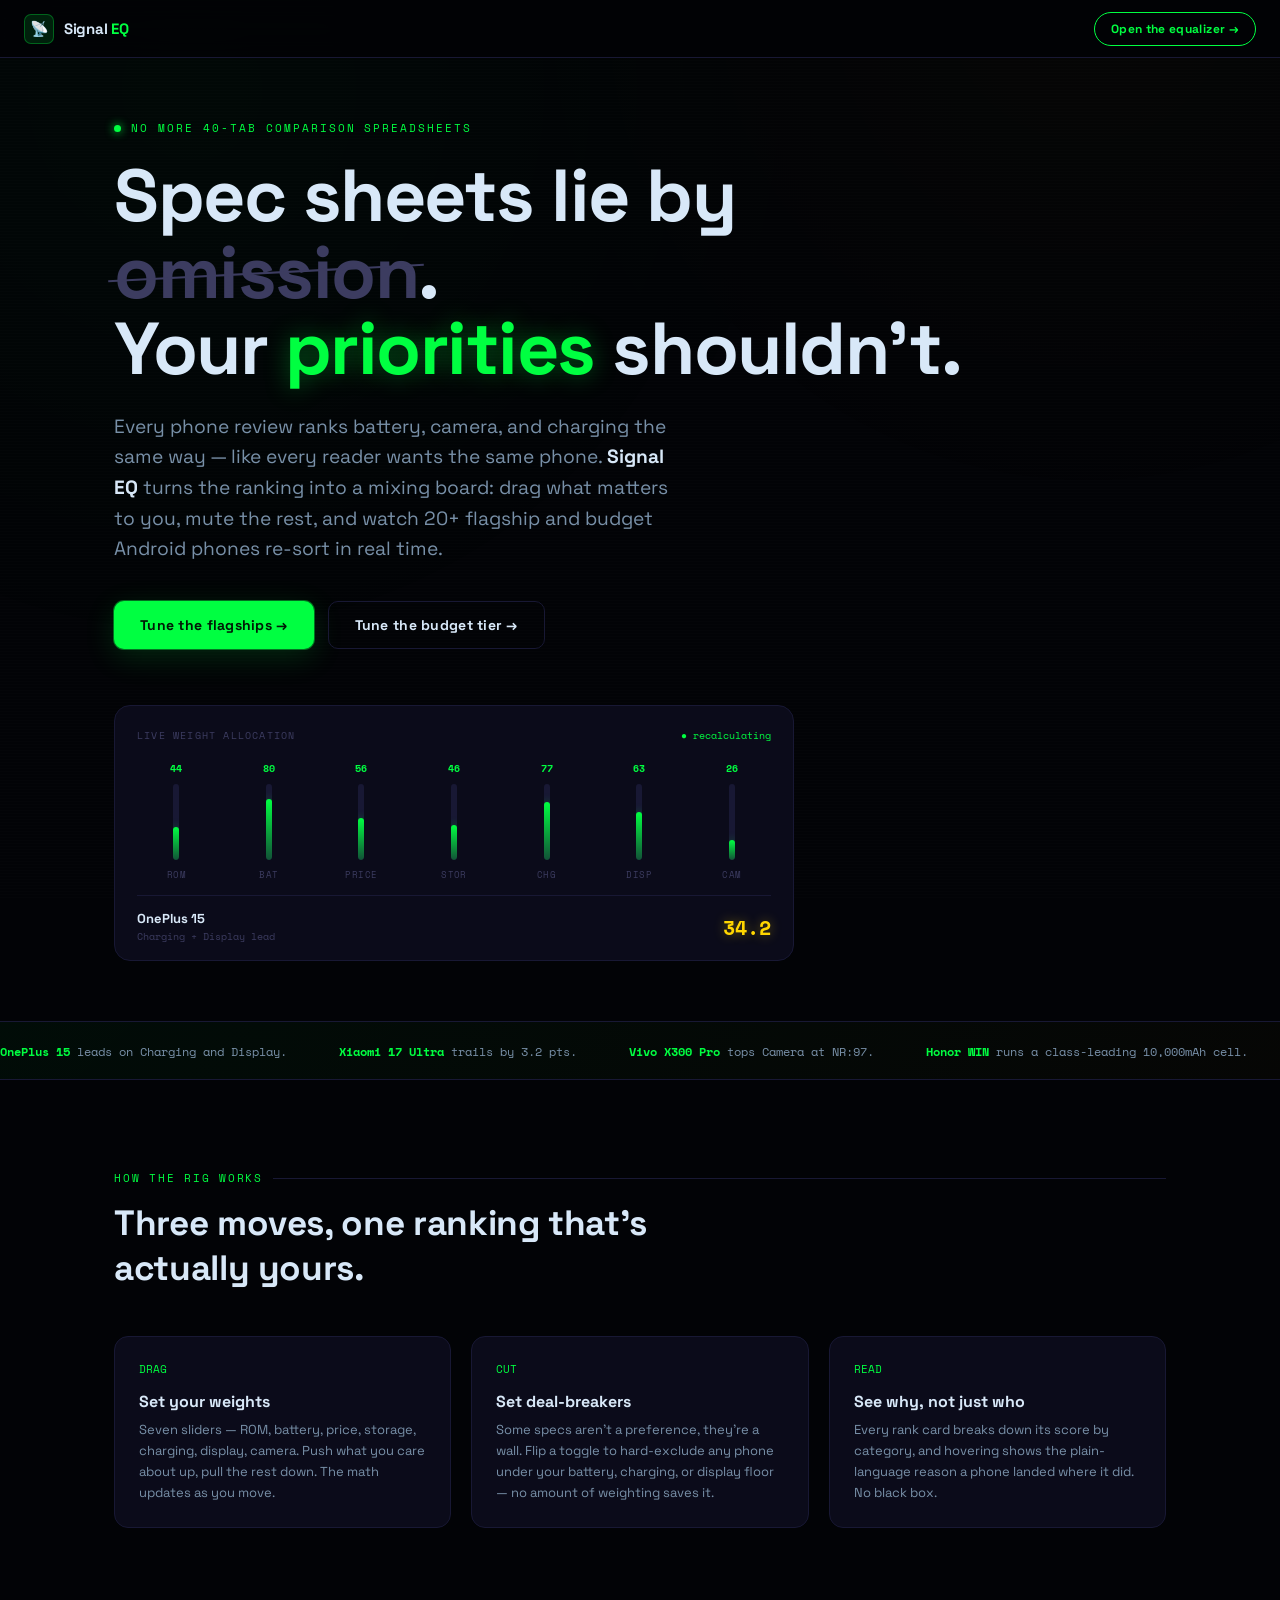
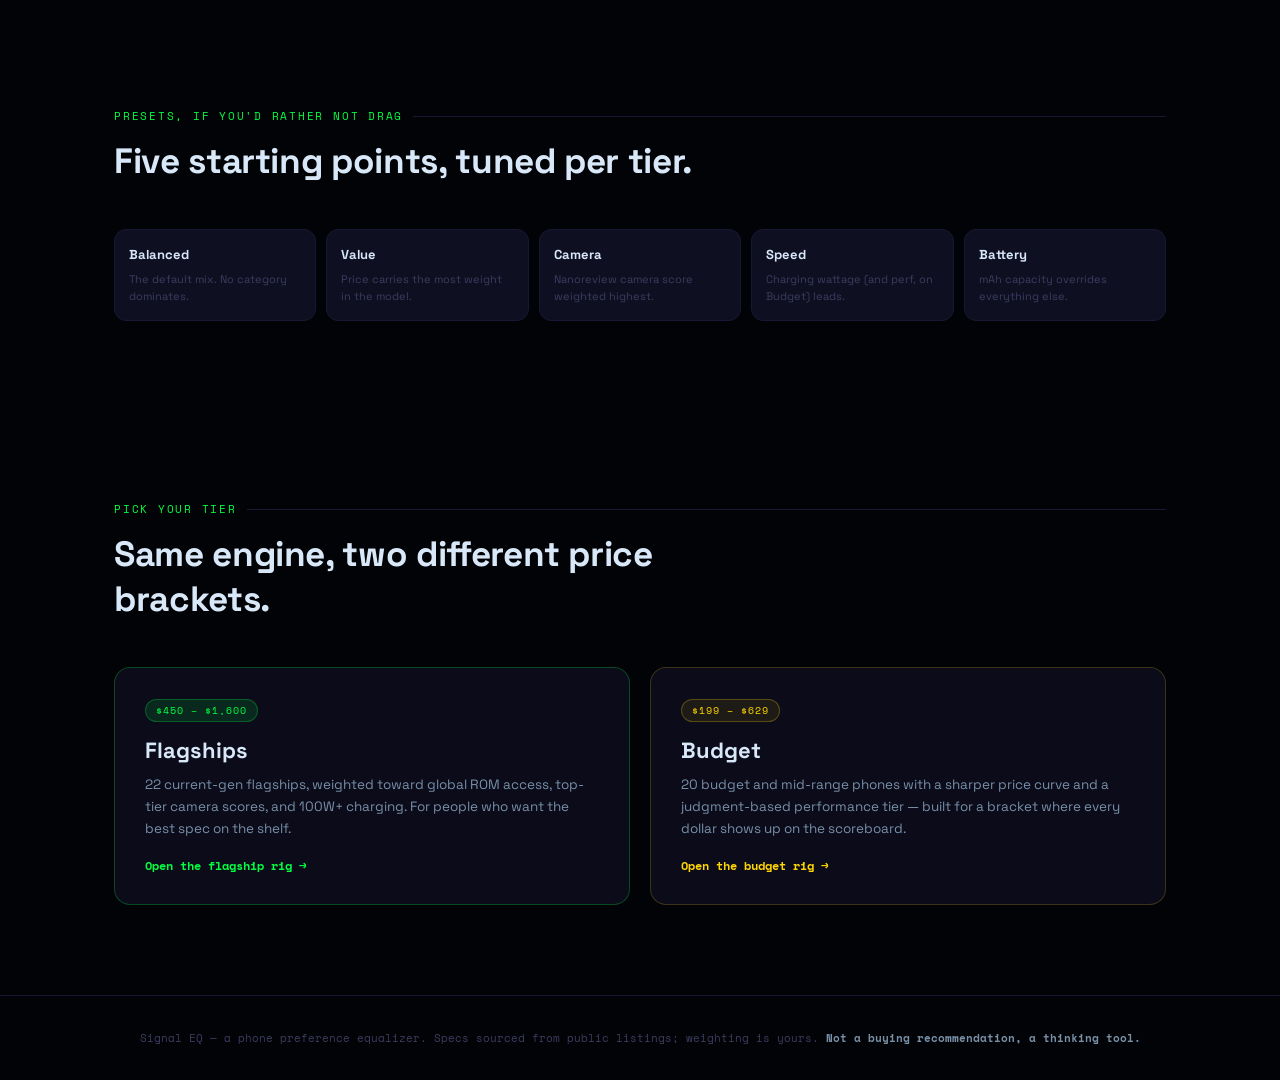
==== index.html @ b11bbd22 "Rename landing.html to index.html" ====
<!DOCTYPE html>
<html lang="en">
<head>
<meta charset="UTF-8">
<meta name="viewport" content="width=device-width, initial-scale=1.0">
<title>Signal EQ — Stop reading spec sheets. Start dialing them in.</title>
<link rel="preconnect" href="https://fonts.googleapis.com">
<link rel="preconnect" href="https://fonts.gstatic.com" crossorigin>
<link href="https://fonts.googleapis.com/css2?family=Space+Grotesk:wght@400;500;600;700;800&family=Space+Mono:wght@400;700&display=swap" rel="stylesheet">
<style>
:root {
  --void:   #020306;
  --shell:  #0B0B1A;
  --card:   #0F0F22;
  --edge:   #181834;
  --green:  #00FF41;
  --gd:     rgba(0,255,65,0.12);
  --gd2:    rgba(0,255,65,0.06);
  --gold:   #FFD600;
  --text:   #D8E8F8;
  --muted:  #3C3C60;
  --silver: #7890A8;
  --mono:   'Space Mono', monospace;
  --sans:   'Space Grotesk', system-ui, sans-serif;
}
*,*::before,*::after{box-sizing:border-box;margin:0;padding:0;}
html{scroll-behavior:smooth;}
body{font-family:var(--sans);background:var(--void);color:var(--text);overflow-x:hidden;}
@media (prefers-reduced-motion: reduce){ *{animation-duration:.01ms !important; transition-duration:.01ms !important;} }

::-webkit-scrollbar{width:4px;}
::-webkit-scrollbar-track{background:transparent;}
::-webkit-scrollbar-thumb{background:var(--muted);border-radius:2px;}

/* ── bg texture ── */
.noise{
  position:fixed; inset:0; z-index:0; pointer-events:none; opacity:.5;
  background-image:
    radial-gradient(circle at 15% 10%, rgba(0,255,65,.05), transparent 45%),
    radial-gradient(circle at 85% 0%, rgba(255,214,0,.04), transparent 40%);
}
.scan{
  position:fixed; inset:0; z-index:0; pointer-events:none;
  background:repeating-linear-gradient(180deg, rgba(255,255,255,.012) 0px, rgba(255,255,255,.012) 1px, transparent 1px, transparent 3px);
}

/* ── header ── */
.hdr{
  position:fixed; top:0; left:0; right:0; z-index:100; height:58px;
  display:flex; align-items:center; justify-content:space-between; padding:0 24px;
  background:rgba(2,3,6,.88); backdrop-filter:blur(20px); border-bottom:1px solid var(--edge);
}
.logo{display:flex;align-items:center;gap:10px;text-decoration:none;}
.logo-mark{width:30px;height:30px;border-radius:7px;flex-shrink:0;background:var(--gd);border:1px solid rgba(0,255,65,.3);display:grid;place-items:center;font-size:15px;}
.logo-text{font-size:15px;font-weight:800;letter-spacing:-.3px;color:var(--text);}
.logo-text em{color:var(--green);font-style:normal;}
.hdr-cta{
  font-family:var(--sans);font-size:12px;font-weight:700;letter-spacing:.03em;
  padding:8px 16px;border-radius:20px;border:1px solid var(--green);color:var(--green);
  text-decoration:none;transition:all .15s;
}
.hdr-cta:hover{background:var(--gd);box-shadow:0 0 14px rgba(0,255,65,.2);}

main{position:relative;z-index:1;}

/* ── hero ── */
.hero{
  min-height:100vh; display:flex; flex-direction:column; justify-content:center;
  padding:120px 24px 60px; max-width:1100px; margin:0 auto;
}
.eyebrow{
  font-family:var(--mono); font-size:11px; letter-spacing:.18em; text-transform:uppercase;
  color:var(--green); margin-bottom:22px; display:flex; align-items:center; gap:10px;
  opacity:0; animation: fadeUp .6s ease forwards; animation-delay:.1s;
}
.eyebrow::before{content:'';width:7px;height:7px;border-radius:50%;background:var(--green);box-shadow:0 0 10px var(--green);animation:pulse 2s infinite;}
@keyframes pulse{0%,100%{opacity:1;}50%{opacity:.3;}}

h1{
  font-size:clamp(2.4rem, 6vw, 4.6rem); font-weight:800; line-height:1.04; letter-spacing:-.02em;
  max-width:880px; margin-bottom:24px;
  opacity:0; animation: fadeUp .7s ease forwards; animation-delay:.2s;
}
h1 .g{color:var(--green); text-shadow:0 0 24px rgba(0,255,65,.35);}
h1 .strike{position:relative; color:var(--muted);}
h1 .strike::after{content:'';position:absolute;left:-2%;right:-2%;top:50%;height:2px;background:var(--muted);transform:rotate(-3deg);}

.sub{
  font-size:clamp(1rem,1.6vw,1.2rem); color:var(--silver); max-width:560px; line-height:1.6; margin-bottom:36px;
  opacity:0; animation: fadeUp .7s ease forwards; animation-delay:.32s;
}
.sub b{color:var(--text);}

.cta-row{display:flex; gap:14px; flex-wrap:wrap; margin-bottom:56px; opacity:0; animation:fadeUp .7s ease forwards; animation-delay:.44s;}
.btn{
  font-family:var(--sans); font-size:14px; font-weight:700; letter-spacing:.02em;
  padding:14px 26px; border-radius:10px; text-decoration:none; display:inline-flex; align-items:center; gap:9px;
  transition: transform .15s, box-shadow .15s;
}
.btn-primary{background:var(--green); color:#001a06; box-shadow:0 0 0 1px rgba(0,255,65,.4), 0 8px 30px rgba(0,255,65,.15);}
.btn-primary:hover{transform:translateY(-2px); box-shadow:0 0 0 1px var(--green), 0 12px 36px rgba(0,255,65,.3);}
.btn-ghost{background:transparent;border:1px solid var(--edge); color:var(--text);}
.btn-ghost:hover{border-color:var(--silver); transform:translateY(-2px);}

/* ── signature: live equalizer ── */
.eq-rig{
  opacity:0; animation:fadeUp .8s ease forwards; animation-delay:.5s;
  background:var(--shell); border:1px solid var(--edge); border-radius:16px;
  padding:22px 22px 16px; max-width:680px;
}
.eq-rig-top{display:flex; justify-content:space-between; align-items:baseline; margin-bottom:18px;}
.eq-rig-label{font-family:var(--mono); font-size:10px; letter-spacing:.12em; text-transform:uppercase; color:var(--muted);}
.eq-rig-live{font-family:var(--mono); font-size:10px; color:var(--green);}
.eq-bands{display:flex; align-items:flex-end; gap:14px; height:120px; margin-bottom:6px;}
.eq-band{flex:1; display:flex; flex-direction:column; align-items:center; gap:8px; height:100%; justify-content:flex-end;}
.eq-track{
  position:relative; width:6px; flex:1; background:var(--edge); border-radius:4px; overflow:hidden; cursor:pointer;
}
.eq-fill{
  position:absolute; bottom:0; left:0; width:100%; border-radius:4px;
  background:linear-gradient(180deg, var(--green), rgba(0,255,65,.25));
  box-shadow:0 0 10px rgba(0,255,65,.35);
  transition: height .5s cubic-bezier(.34,1.56,.64,1);
}
.eq-num{font-family:var(--mono); font-size:10px; color:var(--green); font-weight:700;}
.eq-tag{font-family:var(--mono); font-size:9px; color:var(--muted); letter-spacing:.05em; text-transform:uppercase;}
.eq-result{
  margin-top:14px; padding-top:14px; border-top:1px solid var(--edge);
  display:flex; justify-content:space-between; align-items:center;
}
.eq-result-name{font-size:13px; font-weight:700;}
.eq-result-sub{font-family:var(--mono); font-size:10px; color:var(--muted); margin-top:2px;}
.eq-result-score{font-family:var(--mono); font-size:20px; font-weight:700; color:var(--gold); text-shadow:0 0 12px rgba(255,214,0,.4);}

@keyframes fadeUp{ from{opacity:0; transform:translateY(14px);} to{opacity:1; transform:translateY(0);} }

/* ── how it works ── */
.section{ max-width:1100px; margin:0 auto; padding:90px 24px; }
.slabel{
  font-family:var(--mono); font-size:11px; letter-spacing:.16em; text-transform:uppercase; color:var(--green);
  display:flex; align-items:center; gap:10px; margin-bottom:14px;
}
.slabel::after{content:'';flex:1;height:1px;background:var(--edge);}
.sec-title{font-size:clamp(1.6rem,3vw,2.2rem); font-weight:800; margin-bottom:46px; max-width:600px; letter-spacing:-.01em;}

.steps{display:grid; grid-template-columns:repeat(3,1fr); gap:20px;}
.step{
  background:var(--shell); border:1px solid var(--edge); border-radius:14px; padding:24px;
  position:relative; transition:border-color .2s, transform .2s;
}
.step:hover{border-color:rgba(0,255,65,.3); transform:translateY(-3px);}
.step-mark{font-family:var(--mono); font-size:11px; color:var(--green); margin-bottom:14px;}
.step h3{font-size:16px; font-weight:700; margin-bottom:8px;}
.step p{font-size:13px; color:var(--silver); line-height:1.6;}

@media (max-width:760px){ .steps{grid-template-columns:1fr;} }

/* ── why bar live demo strip ── */
.tape{
  background:linear-gradient(135deg, rgba(0,255,65,.04), rgba(255,214,0,.02));
  border-top:1px solid var(--edge); border-bottom:1px solid var(--edge);
  padding:18px 0; overflow:hidden; white-space:nowrap;
}
.tape-inner{display:inline-block; animation:scroll 28s linear infinite;}
.tape span{font-family:var(--mono); font-size:12px; color:var(--silver); margin-right:48px;}
.tape span b{color:var(--green);}
@keyframes scroll{ from{transform:translateX(0);} to{transform:translateX(-50%);} }

/* ── presets grid ── */
.pgrid{display:grid; grid-template-columns:repeat(5,1fr); gap:10px;}
.pcard{
  background:var(--card); border:1px solid var(--edge); border-radius:12px; padding:16px 14px;
  transition:border-color .2s;
}
.pcard:hover{border-color:rgba(0,255,65,.3);}
.pcard .pn{font-size:13px; font-weight:700; margin-bottom:8px;}
.pcard .pd{font-size:11px; color:var(--muted); line-height:1.5;}
@media (max-width:900px){ .pgrid{grid-template-columns:repeat(2,1fr);} }

/* ── twin tools ── */
.tools{display:grid; grid-template-columns:1fr 1fr; gap:20px;}
@media (max-width:760px){ .tools{grid-template-columns:1fr;} }
.tcard{
  background:var(--shell); border:1px solid var(--edge); border-radius:16px; padding:30px;
  text-decoration:none; color:var(--text); display:block; position:relative; overflow:hidden;
  transition:border-color .2s, transform .2s;
}
.tcard:hover{transform:translateY(-3px);}
.tcard.flag{border-color:rgba(0,255,65,.25);}
.tcard.flag:hover{border-color:var(--green); box-shadow:0 0 30px rgba(0,255,65,.08);}
.tcard.bud{border-color:rgba(255,214,0,.2);}
.tcard.bud:hover{border-color:var(--gold); box-shadow:0 0 30px rgba(255,214,0,.08);}
.tcard .ttag{font-family:var(--mono); font-size:10px; letter-spacing:.1em; text-transform:uppercase; margin-bottom:14px; display:inline-block; padding:3px 10px; border-radius:20px;}
.tcard.flag .ttag{color:var(--green); background:var(--gd); border:1px solid rgba(0,255,65,.25);}
.tcard.bud .ttag{color:var(--gold); background:rgba(255,214,0,.08); border:1px solid rgba(255,214,0,.25);}
.tcard h3{font-size:22px; font-weight:800; margin-bottom:10px;}
.tcard p{font-size:13.5px; color:var(--silver); line-height:1.6; margin-bottom:18px;}
.tcard .tgo{font-family:var(--mono); font-size:12px; font-weight:700; display:flex; align-items:center; gap:6px;}
.tcard.flag .tgo{color:var(--green);}
.tcard.bud .tgo{color:var(--gold);}

/* ── footer ── */
.ftr{
  border-top:1px solid var(--edge); padding:34px 24px; text-align:center;
  font-family:var(--mono); font-size:11px; color:var(--muted);
}
.ftr b{color:var(--silver);}
</style>
</head>
<body>

<div class="noise"></div>
<div class="scan"></div>

<header class="hdr">
  <a href="#" class="logo">
    <div class="logo-mark">📡</div>
    <div class="logo-text">Signal <em>EQ</em></div>
  </a>
  <a href="index.html" class="hdr-cta">Open the equalizer →</a>
</header>

<main>
  <section class="hero">
    <div class="eyebrow">No more 40-tab comparison spreadsheets</div>
    <h1>Spec sheets lie by <span class="strike">omission</span>.<br>Your <span class="g">priorities</span> shouldn't.</h1>
    <p class="sub">Every phone review ranks battery, camera, and charging the same way — like every reader wants the same phone. <b>Signal EQ</b> turns the ranking into a mixing board: drag what matters to you, mute the rest, and watch 20+ flagship and budget Android phones re-sort in real time.</p>
    <div class="cta-row">
      <a href="index.html" class="btn btn-primary">Tune the flagships →</a>
      <a href="index_budget_phones.html" class="btn btn-ghost">Tune the budget tier →</a>
    </div>

    <div class="eq-rig">
      <div class="eq-rig-top">
        <span class="eq-rig-label">Live weight allocation</span>
        <span class="eq-rig-live" id="liveTag">● recalculating</span>
      </div>
      <div class="eq-bands" id="eqBands"></div>
      <div class="eq-result">
        <div>
          <div class="eq-result-name" id="eqWinner">—</div>
          <div class="eq-result-sub" id="eqWinnerSub">drag a band, change the winner</div>
        </div>
        <div class="eq-result-score" id="eqScore">—</div>
      </div>
    </div>
  </section>

  <div class="tape">
    <div class="tape-inner">
      <span><b>OnePlus 15</b> leads on Charging and Display.</span>
      <span><b>Xiaomi 17 Ultra</b> trails by 3.2 pts.</span>
      <span><b>Vivo X300 Pro</b> tops Camera at NR:97.</span>
      <span><b>Honor WIN</b> runs a class-leading 10,000mAh cell.</span>
      <span><b>OnePlus 15</b> leads on Charging and Display.</span>
      <span><b>Xiaomi 17 Ultra</b> trails by 3.2 pts.</span>
      <span><b>Vivo X300 Pro</b> tops Camera at NR:97.</span>
      <span><b>Honor WIN</b> runs a class-leading 10,000mAh cell.</span>
    </div>
  </div>

  <section class="section">
    <div class="slabel">How the rig works</div>
    <h2 class="sec-title">Three moves, one ranking that's actually yours.</h2>
    <div class="steps">
      <div class="step">
        <div class="step-mark">DRAG</div>
        <h3>Set your weights</h3>
        <p>Seven sliders — ROM, battery, price, storage, charging, display, camera. Push what you care about up, pull the rest down. The math updates as you move.</p>
      </div>
      <div class="step">
        <div class="step-mark">CUT</div>
        <h3>Set deal-breakers</h3>
        <p>Some specs aren't a preference, they're a wall. Flip a toggle to hard-exclude any phone under your battery, charging, or display floor — no amount of weighting saves it.</p>
      </div>
      <div class="step">
        <div class="step-mark">READ</div>
        <h3>See why, not just who</h3>
        <p>Every rank card breaks down its score by category, and hovering shows the plain-language reason a phone landed where it did. No black box.</p>
      </div>
    </div>
  </section>

  <section class="section">
    <div class="slabel">Presets, if you'd rather not drag</div>
    <h2 class="sec-title">Five starting points, tuned per tier.</h2>
    <div class="pgrid">
      <div class="pcard"><div class="pn">Balanced</div><div class="pd">The default mix. No category dominates.</div></div>
      <div class="pcard"><div class="pn">Value</div><div class="pd">Price carries the most weight in the model.</div></div>
      <div class="pcard"><div class="pn">Camera</div><div class="pd">Nanoreview camera score weighted highest.</div></div>
      <div class="pcard"><div class="pn">Speed</div><div class="pd">Charging wattage (and perf, on Budget) leads.</div></div>
      <div class="pcard"><div class="pn">Battery</div><div class="pd">mAh capacity overrides everything else.</div></div>
    </div>
  </section>

  <section class="section">
    <div class="slabel">Pick your tier</div>
    <h2 class="sec-title">Same engine, two different price brackets.</h2>
    <div class="tools">
      <a href="index.html" class="tcard flag">
        <span class="ttag">$450 – $1,600</span>
        <h3>Flagships</h3>
        <p>22 current-gen flagships, weighted toward global ROM access, top-tier camera scores, and 100W+ charging. For people who want the best spec on the shelf.</p>
        <span class="tgo">Open the flagship rig →</span>
      </a>
      <a href="index_budget_phones.html" class="tcard bud">
        <span class="ttag">$199 – $629</span>
        <h3>Budget</h3>
        <p>20 budget and mid-range phones with a sharper price curve and a judgment-based performance tier — built for a bracket where every dollar shows up on the scoreboard.</p>
        <span class="tgo">Open the budget rig →</span>
      </a>
    </div>
  </section>

  <footer class="ftr">
    Signal EQ — a phone preference equalizer. Specs sourced from public listings; weighting is yours. <b>Not a buying recommendation, a thinking tool.</b>
  </footer>
</main>

<script>
// Mini live equalizer demo — purely illustrative, cycles through example weightings
const BANDS = [
  { tag:'ROM',  base:60 },
  { tag:'BAT',  base:75 },
  { tag:'PRICE',base:35 },
  { tag:'STOR', base:55 },
  { tag:'CHG',  base:80 },
  { tag:'DISP', base:40 },
  { tag:'CAM',  base:50 },
];
const WINNERS = [
  { name:'OnePlus 15', sub:'Charging + Display lead', score:'34.2' },
  { name:'Xiaomi 17 Ultra', sub:'Camera + Storage lead', score:'31.8' },
  { name:'Vivo X300 Pro', sub:'Camera dominant, NR:97', score:'29.6' },
  { name:'Honor WIN', sub:'Battery far ahead, 10k mAh', score:'33.1' },
  { name:'Iqoo 15 Ultra', sub:'Storage + Charging lead', score:'30.4' },
];

const wrap = document.getElementById('eqBands');
const fills = [];
BANDS.forEach((b) => {
  const band = document.createElement('div');
  band.className = 'eq-band';
  band.innerHTML = `
    <span class="eq-num" data-num>${b.base}</span>
    <div class="eq-track"><div class="eq-fill" style="height:${b.base}%"></div></div>
    <span class="eq-tag">${b.tag}</span>`;
  wrap.appendChild(band);
  fills.push(band.querySelector('.eq-fill'));
});

let i = 0;
function cycle() {
  BANDS.forEach((b, idx) => {
    const jitter = Math.round((Math.random()*50)-25);
    const val = Math.max(8, Math.min(95, b.base + jitter));
    fills[idx].style.height = val + '%';
    fills[idx].parentElement.parentElement.querySelector('[data-num]').textContent = val;
  });
  const w = WINNERS[i % WINNERS.length];
  document.getElementById('eqWinner').textContent = w.name;
  document.getElementById('eqWinnerSub').textContent = w.sub;
  document.getElementById('eqScore').textContent = w.score;
  i++;
}
cycle();
setInterval(cycle, 2600);

// click a track to nudge it manually (just visual delight, not wired to real scoring)
document.querySelectorAll('.eq-track').forEach(track => {
  track.addEventListener('click', (e) => {
    const rect = track.getBoundingClientRect();
    const pct = Math.round(100 - ((e.clientY - rect.top) / rect.height) * 100);
    const v = Math.max(5, Math.min(98, pct));
    track.querySelector('.eq-fill').style.height = v + '%';
    track.parentElement.querySelector('[data-num]').textContent = v;
    document.getElementById('liveTag').textContent = '● updated';
    setTimeout(()=>document.getElementById('liveTag').textContent='● recalculating', 800);
  });
});
</script>
</body>
</html>
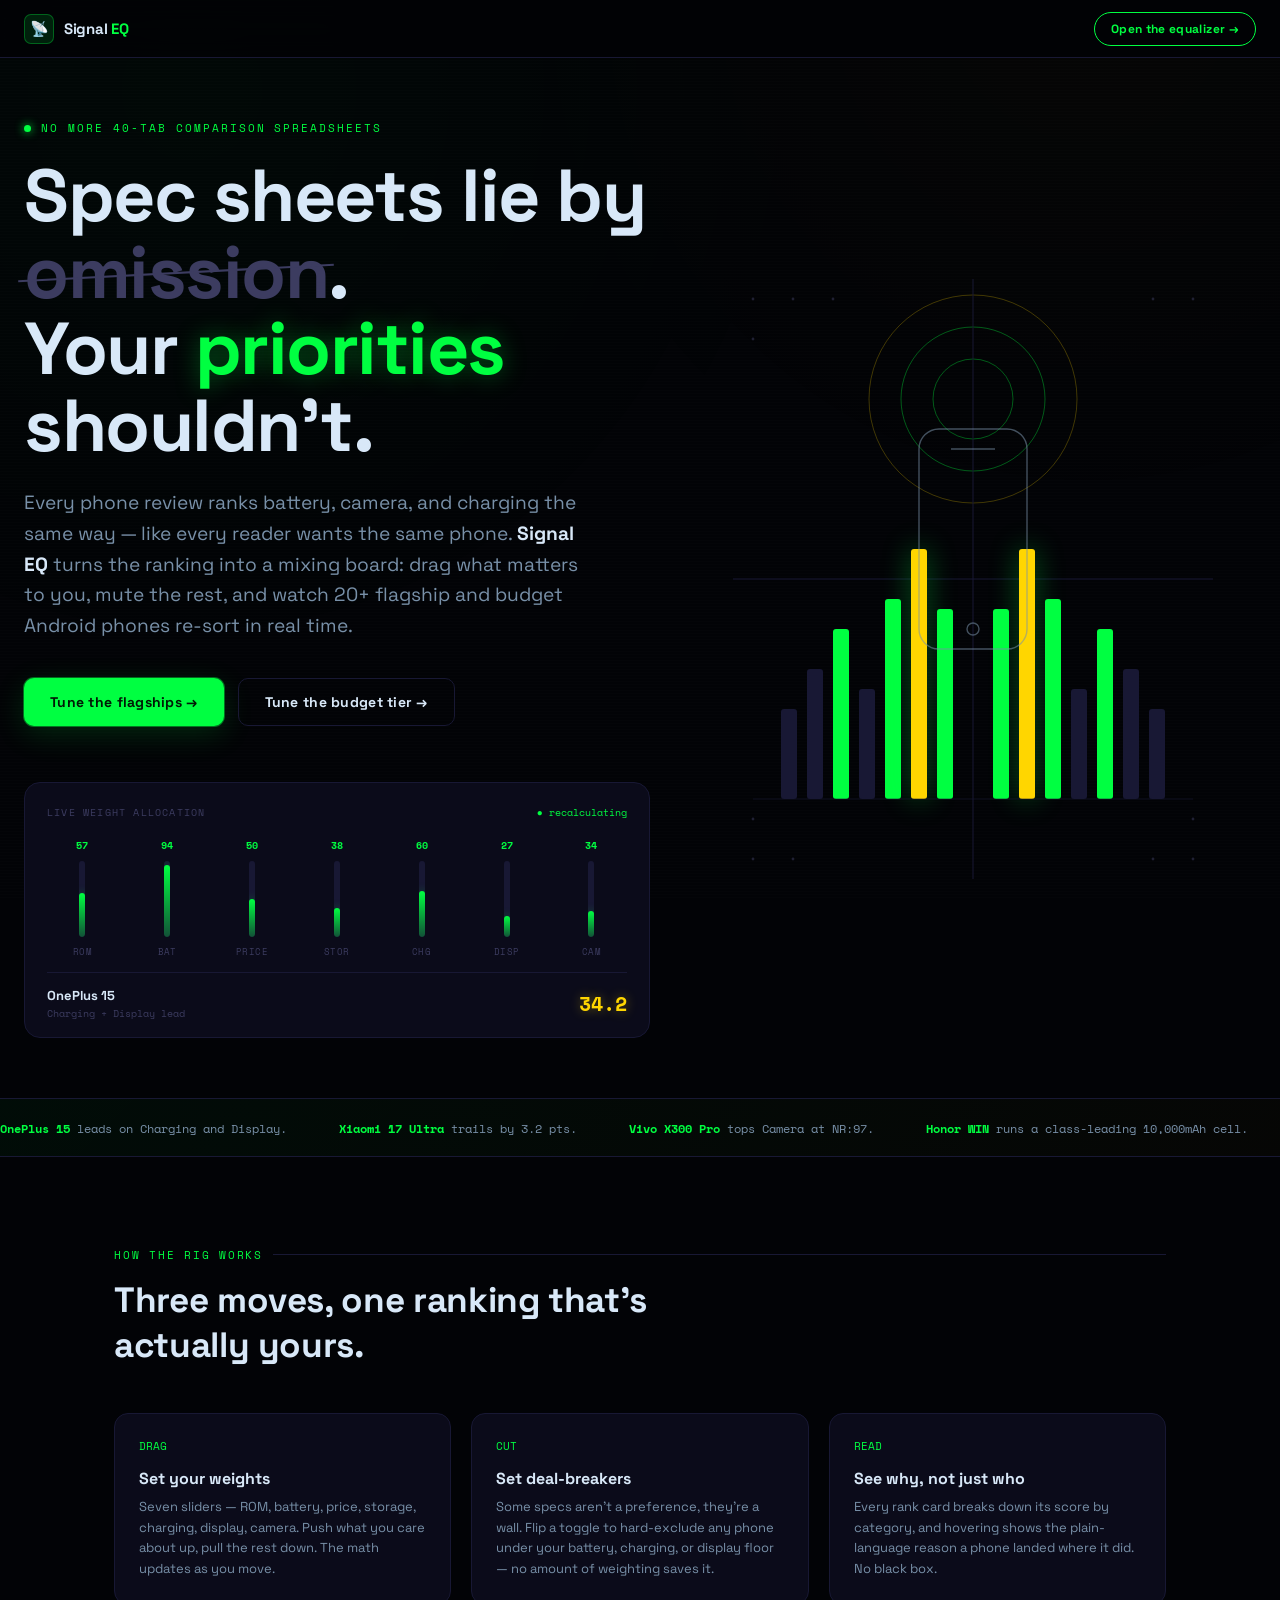
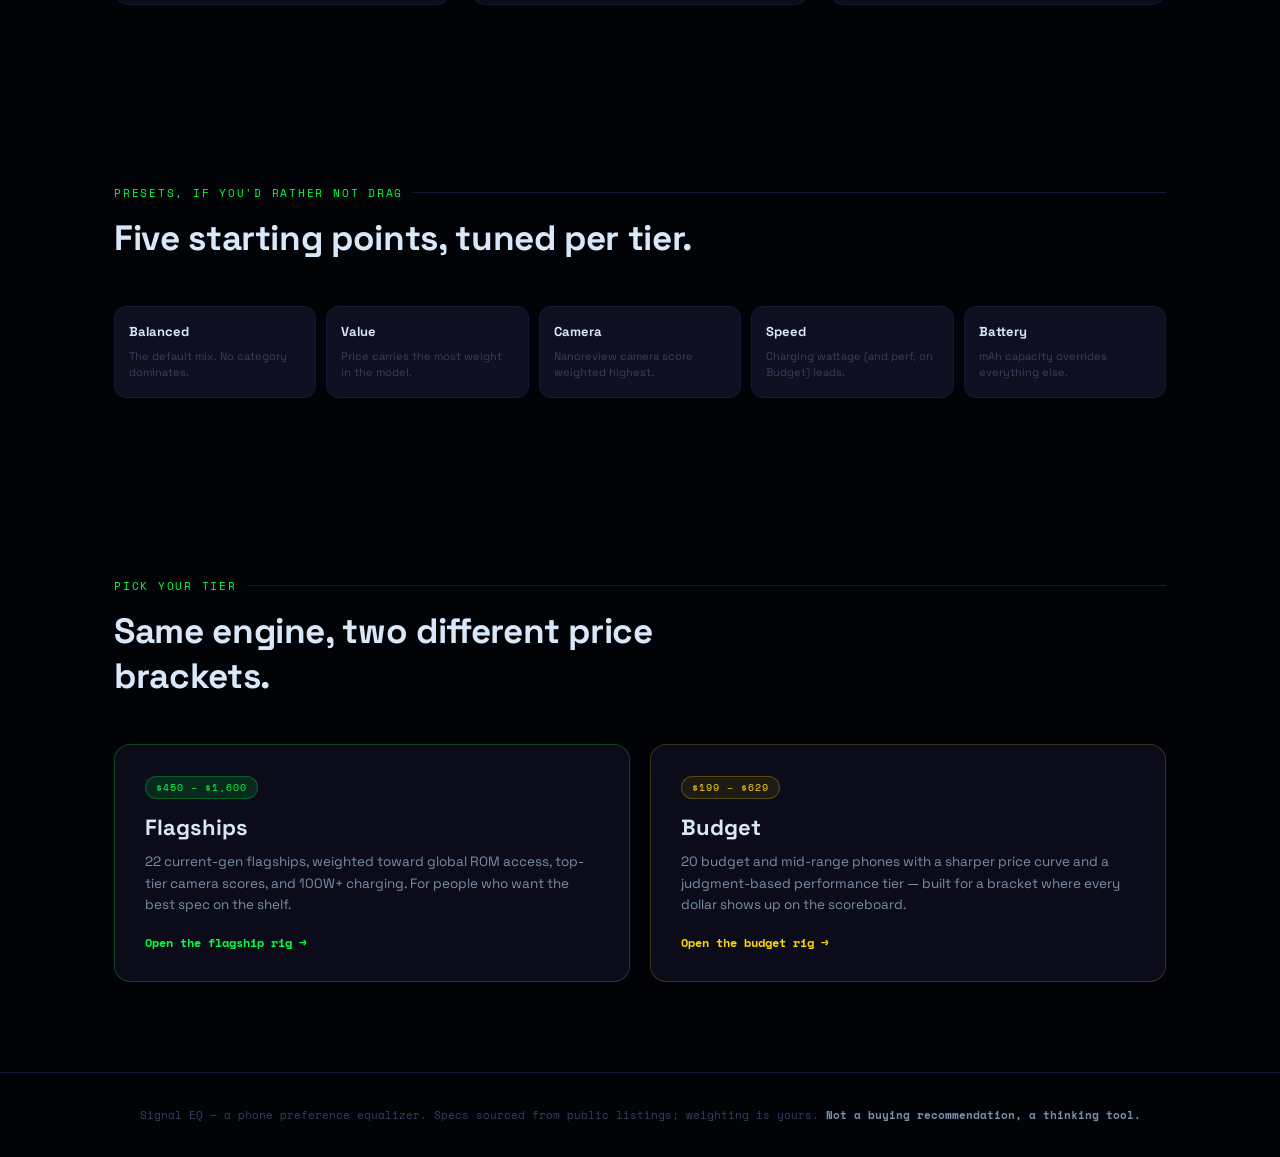
==== commit 854fa3ab: "Refactor hero section layout and content" ====
--- a/index.html
+++ b/index.html
@@ -65,9 +65,49 @@
 
 /* ── hero ── */
 .hero{
-  min-height:100vh; display:flex; flex-direction:column; justify-content:center;
-  padding:120px 24px 60px; max-width:1100px; margin:0 auto;
-}
+  min-height:100vh; display:grid; grid-template-columns:1.05fr .95fr; align-items:center; gap:40px;
+  padding:120px 24px 60px; max-width:1280px; margin:0 auto;
+}
+.hero-copy{ min-width:0; }
+.hero-art{
+  position:relative; display:flex; align-items:center; justify-content:center;
+  opacity:0; animation:fadeUp 1s ease forwards; animation-delay:.3s;
+}
+.hero-art svg{ width:100%; max-width:480px; height:auto; }
+@media (max-width:980px){
+  .hero{ grid-template-columns:1fr; padding-top:96px; }
+  .hero-art{ order:-1; max-width:340px; margin:0 auto 8px; }
+  .hero-art svg{ max-width:280px; }
+}
+
+/* signature art tokens */
+.sig-bar{ transition: height .6s cubic-bezier(.34,1.56,.64,1), y .6s cubic-bezier(.34,1.56,.64,1); }
+.sig-green{ fill:var(--green); }
+.sig-gold{ fill:var(--gold); }
+.sig-dim{ fill:var(--edge); }
+.sig-line{ stroke:var(--edge); stroke-width:1; }
+.sig-ring{ fill:none; stroke:var(--green); stroke-width:1; opacity:.35; }
+.sig-ring2{ fill:none; stroke:var(--gold); stroke-width:1; opacity:.25; }
+.sig-dot{ fill:var(--muted); }
+.sig-phone{ fill:none; stroke:var(--silver); stroke-width:1.4; opacity:.55; }
+.sig-glow{ filter:drop-shadow(0 0 14px rgba(0,255,65,.35)); }
+#sigBars rect{ animation: sigBreath 5.5s ease-in-out infinite; transform-origin: center; transform-box: fill-box; }
+#sigBars rect:nth-child(2){ animation-delay:.15s; }
+#sigBars rect:nth-child(3){ animation-delay:.3s; }
+#sigBars rect:nth-child(4){ animation-delay:.45s; }
+#sigBars rect:nth-child(5){ animation-delay:.6s; }
+#sigBars rect:nth-child(6){ animation-delay:.75s; }
+#sigBars rect:nth-child(7){ animation-delay:.9s; }
+#sigBars rect:nth-child(8){ animation-delay:.9s; }
+#sigBars rect:nth-child(9){ animation-delay:.75s; }
+#sigBars rect:nth-child(10){ animation-delay:.6s; }
+#sigBars rect:nth-child(11){ animation-delay:.45s; }
+#sigBars rect:nth-child(12){ animation-delay:.3s; }
+#sigBars rect:nth-child(13){ animation-delay:.15s; }
+@keyframes sigBreath{ 0%,100%{ transform:scaleY(1); } 50%{ transform:scaleY(1.06); } }
+.sig-ring, .sig-ring2{ animation: sigPulse 3.4s ease-in-out infinite; }
+.sig-ring2{ animation-delay:.4s; }
+@keyframes sigPulse{ 0%,100%{ opacity:.18; } 50%{ opacity:.42; } }
 .eyebrow{
   font-family:var(--mono); font-size:11px; letter-spacing:.18em; text-transform:uppercase;
   color:var(--green); margin-bottom:22px; display:flex; align-items:center; gap:10px;
@@ -222,27 +262,81 @@
 
 <main>
   <section class="hero">
-    <div class="eyebrow">No more 40-tab comparison spreadsheets</div>
-    <h1>Spec sheets lie by <span class="strike">omission</span>.<br>Your <span class="g">priorities</span> shouldn't.</h1>
-    <p class="sub">Every phone review ranks battery, camera, and charging the same way — like every reader wants the same phone. <b>Signal EQ</b> turns the ranking into a mixing board: drag what matters to you, mute the rest, and watch 20+ flagship and budget Android phones re-sort in real time.</p>
-    <div class="cta-row">
-      <a href="index.html" class="btn btn-primary">Tune the flagships →</a>
-      <a href="index_budget_phones.html" class="btn btn-ghost">Tune the budget tier →</a>
-    </div>
-
-    <div class="eq-rig">
-      <div class="eq-rig-top">
-        <span class="eq-rig-label">Live weight allocation</span>
-        <span class="eq-rig-live" id="liveTag">● recalculating</span>
+    <div class="hero-copy">
+      <div class="eyebrow">No more 40-tab comparison spreadsheets</div>
+      <h1>Spec sheets lie by <span class="strike">omission</span>.<br>Your <span class="g">priorities</span> shouldn't.</h1>
+      <p class="sub">Every phone review ranks battery, camera, and charging the same way — like every reader wants the same phone. <b>Signal EQ</b> turns the ranking into a mixing board: drag what matters to you, mute the rest, and watch 20+ flagship and budget Android phones re-sort in real time.</p>
+      <div class="cta-row">
+        <a href="index.html" class="btn btn-primary">Tune the flagships →</a>
+        <a href="index_budget_phones.html" class="btn btn-ghost">Tune the budget tier →</a>
       </div>
-      <div class="eq-bands" id="eqBands"></div>
-      <div class="eq-result">
-        <div>
-          <div class="eq-result-name" id="eqWinner">—</div>
-          <div class="eq-result-sub" id="eqWinnerSub">drag a band, change the winner</div>
+
+      <div class="eq-rig">
+        <div class="eq-rig-top">
+          <span class="eq-rig-label">Live weight allocation</span>
+          <span class="eq-rig-live" id="liveTag">● recalculating</span>
         </div>
-        <div class="eq-result-score" id="eqScore">—</div>
+        <div class="eq-bands" id="eqBands"></div>
+        <div class="eq-result">
+          <div>
+            <div class="eq-result-name" id="eqWinner">—</div>
+            <div class="eq-result-sub" id="eqWinnerSub">drag a band, change the winner</div>
+          </div>
+          <div class="eq-result-score" id="eqScore">—</div>
+        </div>
       </div>
+    </div>
+
+    <div class="hero-art" aria-hidden="true">
+      <svg viewBox="0 0 480 600" xmlns="http://www.w3.org/2000/svg">
+        <!-- dot grid -->
+        <g class="sig-dot" opacity="0.5">
+          <circle cx="20" cy="20" r="1.4"></circle><circle cx="60" cy="20" r="1.4"></circle><circle cx="100" cy="20" r="1.4"></circle>
+          <circle cx="20" cy="60" r="1.4"></circle><circle cx="460" cy="20" r="1.4"></circle><circle cx="420" cy="20" r="1.4"></circle>
+          <circle cx="20" cy="580" r="1.4"></circle><circle cx="60" cy="580" r="1.4"></circle><circle cx="460" cy="580" r="1.4"></circle>
+          <circle cx="420" cy="580" r="1.4"></circle><circle cx="20" cy="540" r="1.4"></circle><circle cx="460" cy="540" r="1.4"></circle>
+        </g>
+
+        <!-- signal rings emanating from top of phone -->
+        <g>
+          <circle class="sig-ring" cx="240" cy="120" r="40"></circle>
+          <circle class="sig-ring" cx="240" cy="120" r="72"></circle>
+          <circle class="sig-ring2" cx="240" cy="120" r="104"></circle>
+        </g>
+
+        <!-- faint axis lines -->
+        <line class="sig-line" x1="0" y1="300" x2="480" y2="300"></line>
+        <line class="sig-line" x1="240" y1="0" x2="240" y2="600"></line>
+
+        <!-- EQ bars rising into the phone silhouette -->
+        <g id="sigBars">
+          <!-- left-side raw spec bars, short -> tall, dim -> green -->
+          <rect class="sig-bar sig-dim"   x="48"  y="430" width="16" height="90"  rx="3"></rect>
+          <rect class="sig-bar sig-dim"   x="74"  y="390" width="16" height="130" rx="3"></rect>
+          <rect class="sig-bar sig-green" x="100" y="350" width="16" height="170" rx="3"></rect>
+          <rect class="sig-bar sig-dim"   x="126" y="410" width="16" height="110" rx="3"></rect>
+          <rect class="sig-bar sig-green" x="152" y="320" width="16" height="200" rx="3"></rect>
+          <rect class="sig-bar sig-gold sig-glow" x="178" y="270" width="16" height="250" rx="3"></rect>
+          <rect class="sig-bar sig-green" x="204" y="330" width="16" height="190" rx="3"></rect>
+
+          <!-- right-side mirrored bars, tall -> short, fading into silver/phone tone -->
+          <rect class="sig-bar sig-green" x="260" y="330" width="16" height="190" rx="3"></rect>
+          <rect class="sig-bar sig-gold sig-glow" x="286" y="270" width="16" height="250" rx="3"></rect>
+          <rect class="sig-bar sig-green" x="312" y="320" width="16" height="200" rx="3"></rect>
+          <rect class="sig-bar sig-dim"   x="338" y="410" width="16" height="110" rx="3"></rect>
+          <rect class="sig-bar sig-green" x="364" y="350" width="16" height="170" rx="3"></rect>
+          <rect class="sig-bar sig-dim"   x="390" y="390" width="16" height="130" rx="3"></rect>
+          <rect class="sig-bar sig-dim"   x="416" y="430" width="16" height="90"  rx="3"></rect>
+        </g>
+
+        <!-- phone silhouette outline, sitting on top of the bars like a held instrument -->
+        <rect class="sig-phone" x="186" y="150" width="108" height="220" rx="20"></rect>
+        <line class="sig-phone" x1="218" y1="170" x2="262" y2="170"></line>
+        <circle class="sig-phone" cx="240" cy="350" r="6"></circle>
+
+        <!-- baseline -->
+        <line class="sig-line" x1="20" y1="520" x2="460" y2="520" stroke-width="1.5" opacity="0.6"></line>
+      </svg>
     </div>
   </section>
 
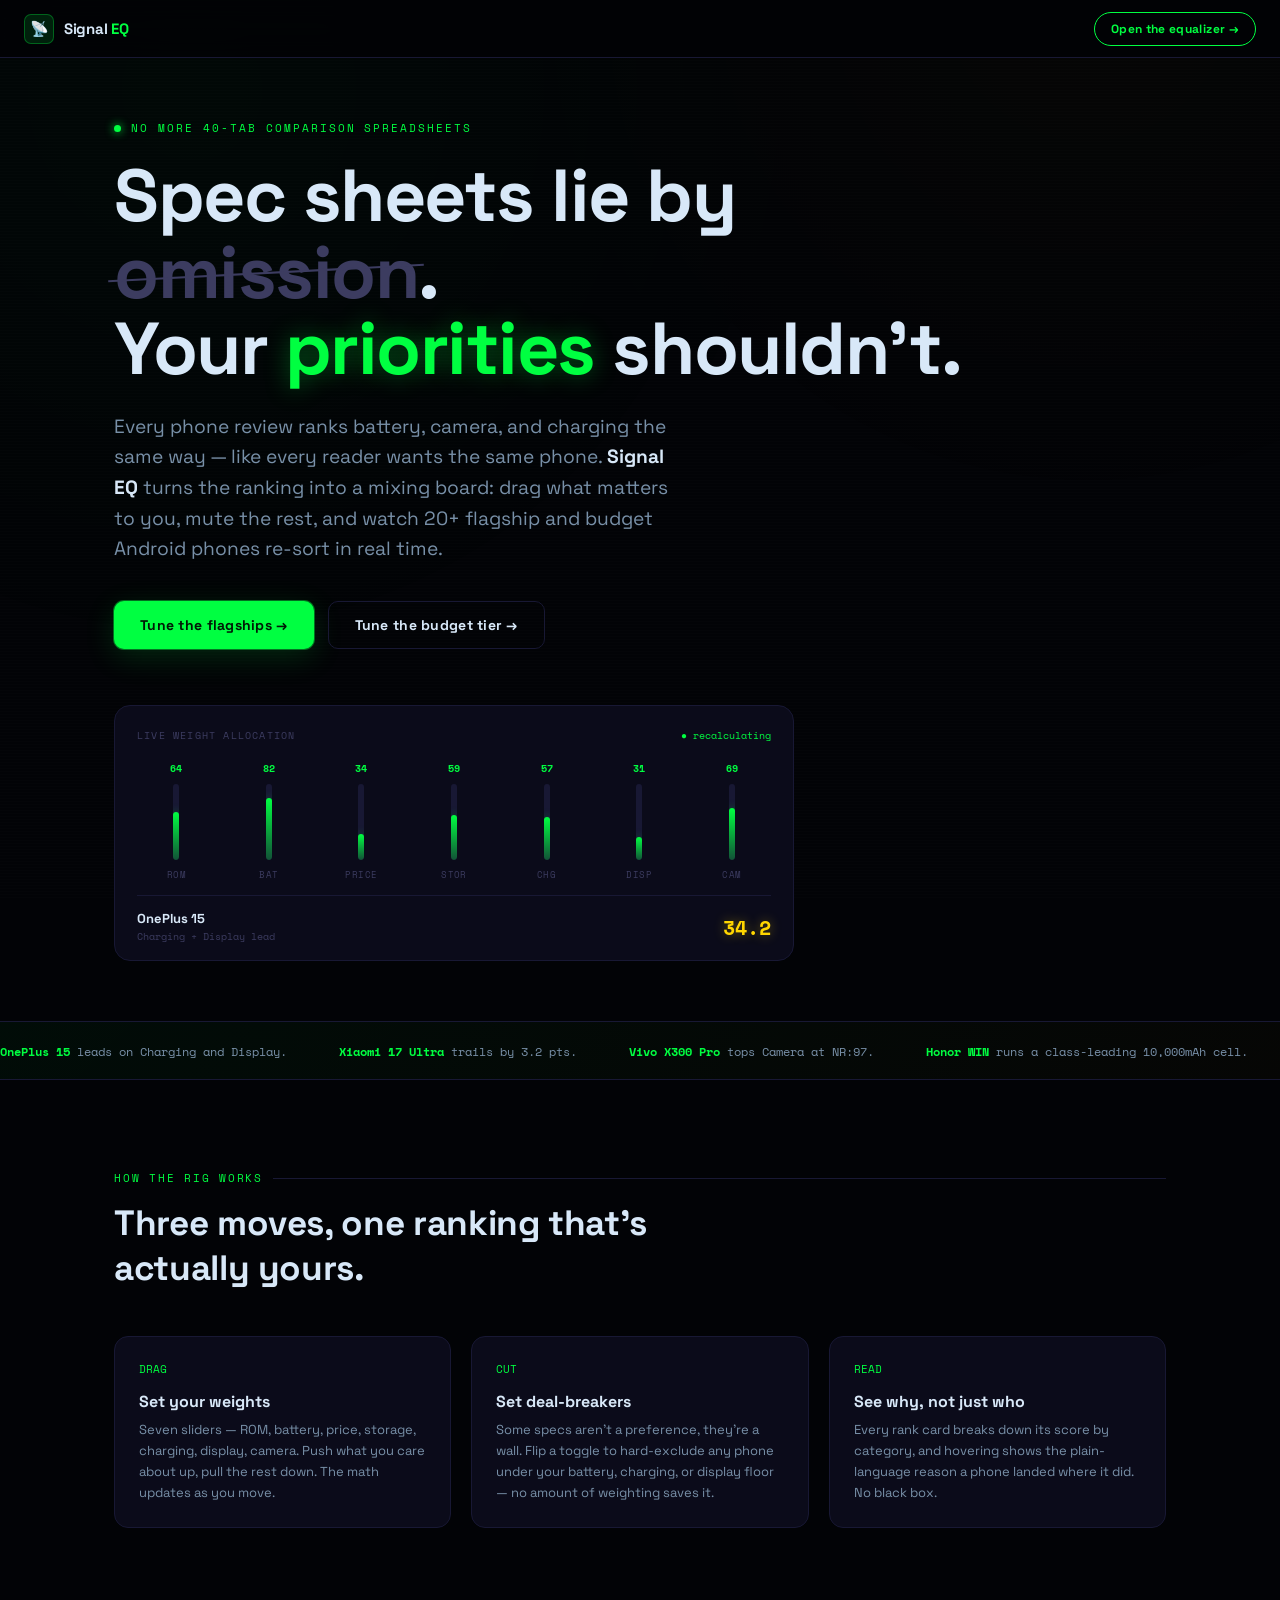
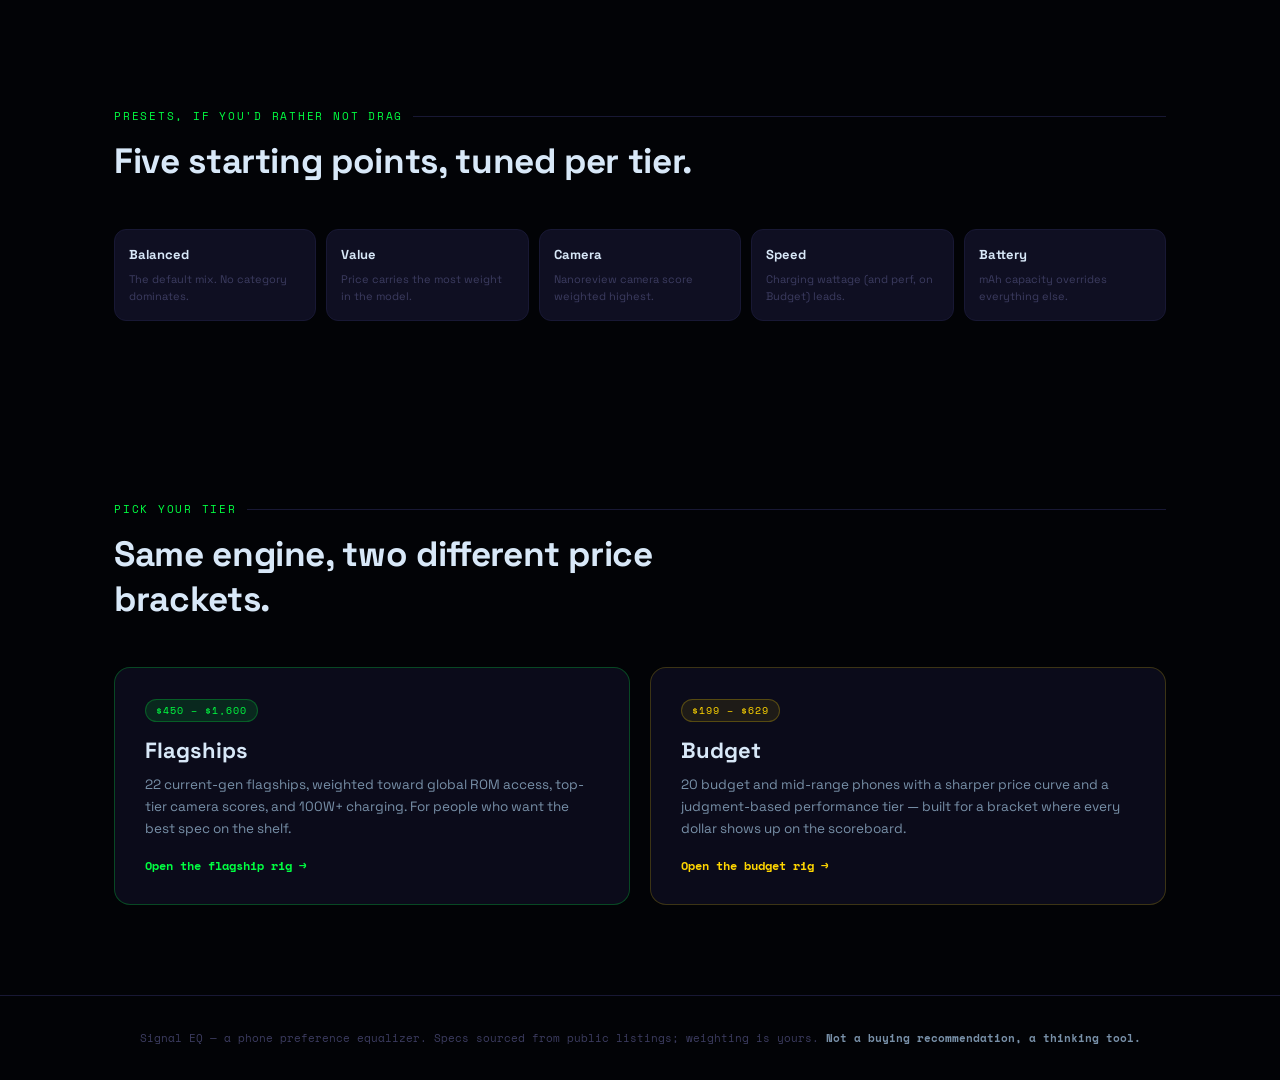
==== commit 78256a80: "Fix navigation links between index, flagships, and budget pages * Key features implemented: - Update" ====
--- a/index.html
+++ b/index.html
@@ -65,49 +65,9 @@
 
 /* ── hero ── */
 .hero{
-  min-height:100vh; display:grid; grid-template-columns:1.05fr .95fr; align-items:center; gap:40px;
-  padding:120px 24px 60px; max-width:1280px; margin:0 auto;
-}
-.hero-copy{ min-width:0; }
-.hero-art{
-  position:relative; display:flex; align-items:center; justify-content:center;
-  opacity:0; animation:fadeUp 1s ease forwards; animation-delay:.3s;
-}
-.hero-art svg{ width:100%; max-width:480px; height:auto; }
-@media (max-width:980px){
-  .hero{ grid-template-columns:1fr; padding-top:96px; }
-  .hero-art{ order:-1; max-width:340px; margin:0 auto 8px; }
-  .hero-art svg{ max-width:280px; }
-}
-
-/* signature art tokens */
-.sig-bar{ transition: height .6s cubic-bezier(.34,1.56,.64,1), y .6s cubic-bezier(.34,1.56,.64,1); }
-.sig-green{ fill:var(--green); }
-.sig-gold{ fill:var(--gold); }
-.sig-dim{ fill:var(--edge); }
-.sig-line{ stroke:var(--edge); stroke-width:1; }
-.sig-ring{ fill:none; stroke:var(--green); stroke-width:1; opacity:.35; }
-.sig-ring2{ fill:none; stroke:var(--gold); stroke-width:1; opacity:.25; }
-.sig-dot{ fill:var(--muted); }
-.sig-phone{ fill:none; stroke:var(--silver); stroke-width:1.4; opacity:.55; }
-.sig-glow{ filter:drop-shadow(0 0 14px rgba(0,255,65,.35)); }
-#sigBars rect{ animation: sigBreath 5.5s ease-in-out infinite; transform-origin: center; transform-box: fill-box; }
-#sigBars rect:nth-child(2){ animation-delay:.15s; }
-#sigBars rect:nth-child(3){ animation-delay:.3s; }
-#sigBars rect:nth-child(4){ animation-delay:.45s; }
-#sigBars rect:nth-child(5){ animation-delay:.6s; }
-#sigBars rect:nth-child(6){ animation-delay:.75s; }
-#sigBars rect:nth-child(7){ animation-delay:.9s; }
-#sigBars rect:nth-child(8){ animation-delay:.9s; }
-#sigBars rect:nth-child(9){ animation-delay:.75s; }
-#sigBars rect:nth-child(10){ animation-delay:.6s; }
-#sigBars rect:nth-child(11){ animation-delay:.45s; }
-#sigBars rect:nth-child(12){ animation-delay:.3s; }
-#sigBars rect:nth-child(13){ animation-delay:.15s; }
-@keyframes sigBreath{ 0%,100%{ transform:scaleY(1); } 50%{ transform:scaleY(1.06); } }
-.sig-ring, .sig-ring2{ animation: sigPulse 3.4s ease-in-out infinite; }
-.sig-ring2{ animation-delay:.4s; }
-@keyframes sigPulse{ 0%,100%{ opacity:.18; } 50%{ opacity:.42; } }
+  min-height:100vh; display:flex; flex-direction:column; justify-content:center;
+  padding:120px 24px 60px; max-width:1100px; margin:0 auto;
+}
 .eyebrow{
   font-family:var(--mono); font-size:11px; letter-spacing:.18em; text-transform:uppercase;
   color:var(--green); margin-bottom:22px; display:flex; align-items:center; gap:10px;
@@ -257,86 +217,32 @@
     <div class="logo-mark">📡</div>
     <div class="logo-text">Signal <em>EQ</em></div>
   </a>
-  <a href="index.html" class="hdr-cta">Open the equalizer →</a>
+  <a href="flagships.html" class="hdr-cta">Open the equalizer →</a>
 </header>
 
 <main>
   <section class="hero">
-    <div class="hero-copy">
-      <div class="eyebrow">No more 40-tab comparison spreadsheets</div>
-      <h1>Spec sheets lie by <span class="strike">omission</span>.<br>Your <span class="g">priorities</span> shouldn't.</h1>
-      <p class="sub">Every phone review ranks battery, camera, and charging the same way — like every reader wants the same phone. <b>Signal EQ</b> turns the ranking into a mixing board: drag what matters to you, mute the rest, and watch 20+ flagship and budget Android phones re-sort in real time.</p>
-      <div class="cta-row">
-        <a href="index.html" class="btn btn-primary">Tune the flagships →</a>
-        <a href="index_budget_phones.html" class="btn btn-ghost">Tune the budget tier →</a>
-      </div>
-
-      <div class="eq-rig">
-        <div class="eq-rig-top">
-          <span class="eq-rig-label">Live weight allocation</span>
-          <span class="eq-rig-live" id="liveTag">● recalculating</span>
+    <div class="eyebrow">No more 40-tab comparison spreadsheets</div>
+    <h1>Spec sheets lie by <span class="strike">omission</span>.<br>Your <span class="g">priorities</span> shouldn't.</h1>
+    <p class="sub">Every phone review ranks battery, camera, and charging the same way — like every reader wants the same phone. <b>Signal EQ</b> turns the ranking into a mixing board: drag what matters to you, mute the rest, and watch 20+ flagship and budget Android phones re-sort in real time.</p>
+    <div class="cta-row">
+      <a href="flagships.html" class="btn btn-primary">Tune the flagships →</a>
+      <a href="index_budget_phones.html" class="btn btn-ghost">Tune the budget tier →</a>
+    </div>
+
+    <div class="eq-rig">
+      <div class="eq-rig-top">
+        <span class="eq-rig-label">Live weight allocation</span>
+        <span class="eq-rig-live" id="liveTag">● recalculating</span>
+      </div>
+      <div class="eq-bands" id="eqBands"></div>
+      <div class="eq-result">
+        <div>
+          <div class="eq-result-name" id="eqWinner">—</div>
+          <div class="eq-result-sub" id="eqWinnerSub">drag a band, change the winner</div>
         </div>
-        <div class="eq-bands" id="eqBands"></div>
-        <div class="eq-result">
-          <div>
-            <div class="eq-result-name" id="eqWinner">—</div>
-            <div class="eq-result-sub" id="eqWinnerSub">drag a band, change the winner</div>
-          </div>
-          <div class="eq-result-score" id="eqScore">—</div>
-        </div>
-      </div>
-    </div>
-
-    <div class="hero-art" aria-hidden="true">
-      <svg viewBox="0 0 480 600" xmlns="http://www.w3.org/2000/svg">
-        <!-- dot grid -->
-        <g class="sig-dot" opacity="0.5">
-          <circle cx="20" cy="20" r="1.4"></circle><circle cx="60" cy="20" r="1.4"></circle><circle cx="100" cy="20" r="1.4"></circle>
-          <circle cx="20" cy="60" r="1.4"></circle><circle cx="460" cy="20" r="1.4"></circle><circle cx="420" cy="20" r="1.4"></circle>
-          <circle cx="20" cy="580" r="1.4"></circle><circle cx="60" cy="580" r="1.4"></circle><circle cx="460" cy="580" r="1.4"></circle>
-          <circle cx="420" cy="580" r="1.4"></circle><circle cx="20" cy="540" r="1.4"></circle><circle cx="460" cy="540" r="1.4"></circle>
-        </g>
-
-        <!-- signal rings emanating from top of phone -->
-        <g>
-          <circle class="sig-ring" cx="240" cy="120" r="40"></circle>
-          <circle class="sig-ring" cx="240" cy="120" r="72"></circle>
-          <circle class="sig-ring2" cx="240" cy="120" r="104"></circle>
-        </g>
-
-        <!-- faint axis lines -->
-        <line class="sig-line" x1="0" y1="300" x2="480" y2="300"></line>
-        <line class="sig-line" x1="240" y1="0" x2="240" y2="600"></line>
-
-        <!-- EQ bars rising into the phone silhouette -->
-        <g id="sigBars">
-          <!-- left-side raw spec bars, short -> tall, dim -> green -->
-          <rect class="sig-bar sig-dim"   x="48"  y="430" width="16" height="90"  rx="3"></rect>
-          <rect class="sig-bar sig-dim"   x="74"  y="390" width="16" height="130" rx="3"></rect>
-          <rect class="sig-bar sig-green" x="100" y="350" width="16" height="170" rx="3"></rect>
-          <rect class="sig-bar sig-dim"   x="126" y="410" width="16" height="110" rx="3"></rect>
-          <rect class="sig-bar sig-green" x="152" y="320" width="16" height="200" rx="3"></rect>
-          <rect class="sig-bar sig-gold sig-glow" x="178" y="270" width="16" height="250" rx="3"></rect>
-          <rect class="sig-bar sig-green" x="204" y="330" width="16" height="190" rx="3"></rect>
-
-          <!-- right-side mirrored bars, tall -> short, fading into silver/phone tone -->
-          <rect class="sig-bar sig-green" x="260" y="330" width="16" height="190" rx="3"></rect>
-          <rect class="sig-bar sig-gold sig-glow" x="286" y="270" width="16" height="250" rx="3"></rect>
-          <rect class="sig-bar sig-green" x="312" y="320" width="16" height="200" rx="3"></rect>
-          <rect class="sig-bar sig-dim"   x="338" y="410" width="16" height="110" rx="3"></rect>
-          <rect class="sig-bar sig-green" x="364" y="350" width="16" height="170" rx="3"></rect>
-          <rect class="sig-bar sig-dim"   x="390" y="390" width="16" height="130" rx="3"></rect>
-          <rect class="sig-bar sig-dim"   x="416" y="430" width="16" height="90"  rx="3"></rect>
-        </g>
-
-        <!-- phone silhouette outline, sitting on top of the bars like a held instrument -->
-        <rect class="sig-phone" x="186" y="150" width="108" height="220" rx="20"></rect>
-        <line class="sig-phone" x1="218" y1="170" x2="262" y2="170"></line>
-        <circle class="sig-phone" cx="240" cy="350" r="6"></circle>
-
-        <!-- baseline -->
-        <line class="sig-line" x1="20" y1="520" x2="460" y2="520" stroke-width="1.5" opacity="0.6"></line>
-      </svg>
+        <div class="eq-result-score" id="eqScore">—</div>
+      </div>
     </div>
   </section>
 
@@ -391,7 +297,7 @@
     <div class="slabel">Pick your tier</div>
     <h2 class="sec-title">Same engine, two different price brackets.</h2>
     <div class="tools">
-      <a href="index.html" class="tcard flag">
+      <a href="flagships.html" class="tcard flag">
         <span class="ttag">$450 – $1,600</span>
         <h3>Flagships</h3>
         <p>22 current-gen flagships, weighted toward global ROM access, top-tier camera scores, and 100W+ charging. For people who want the best spec on the shelf.</p>
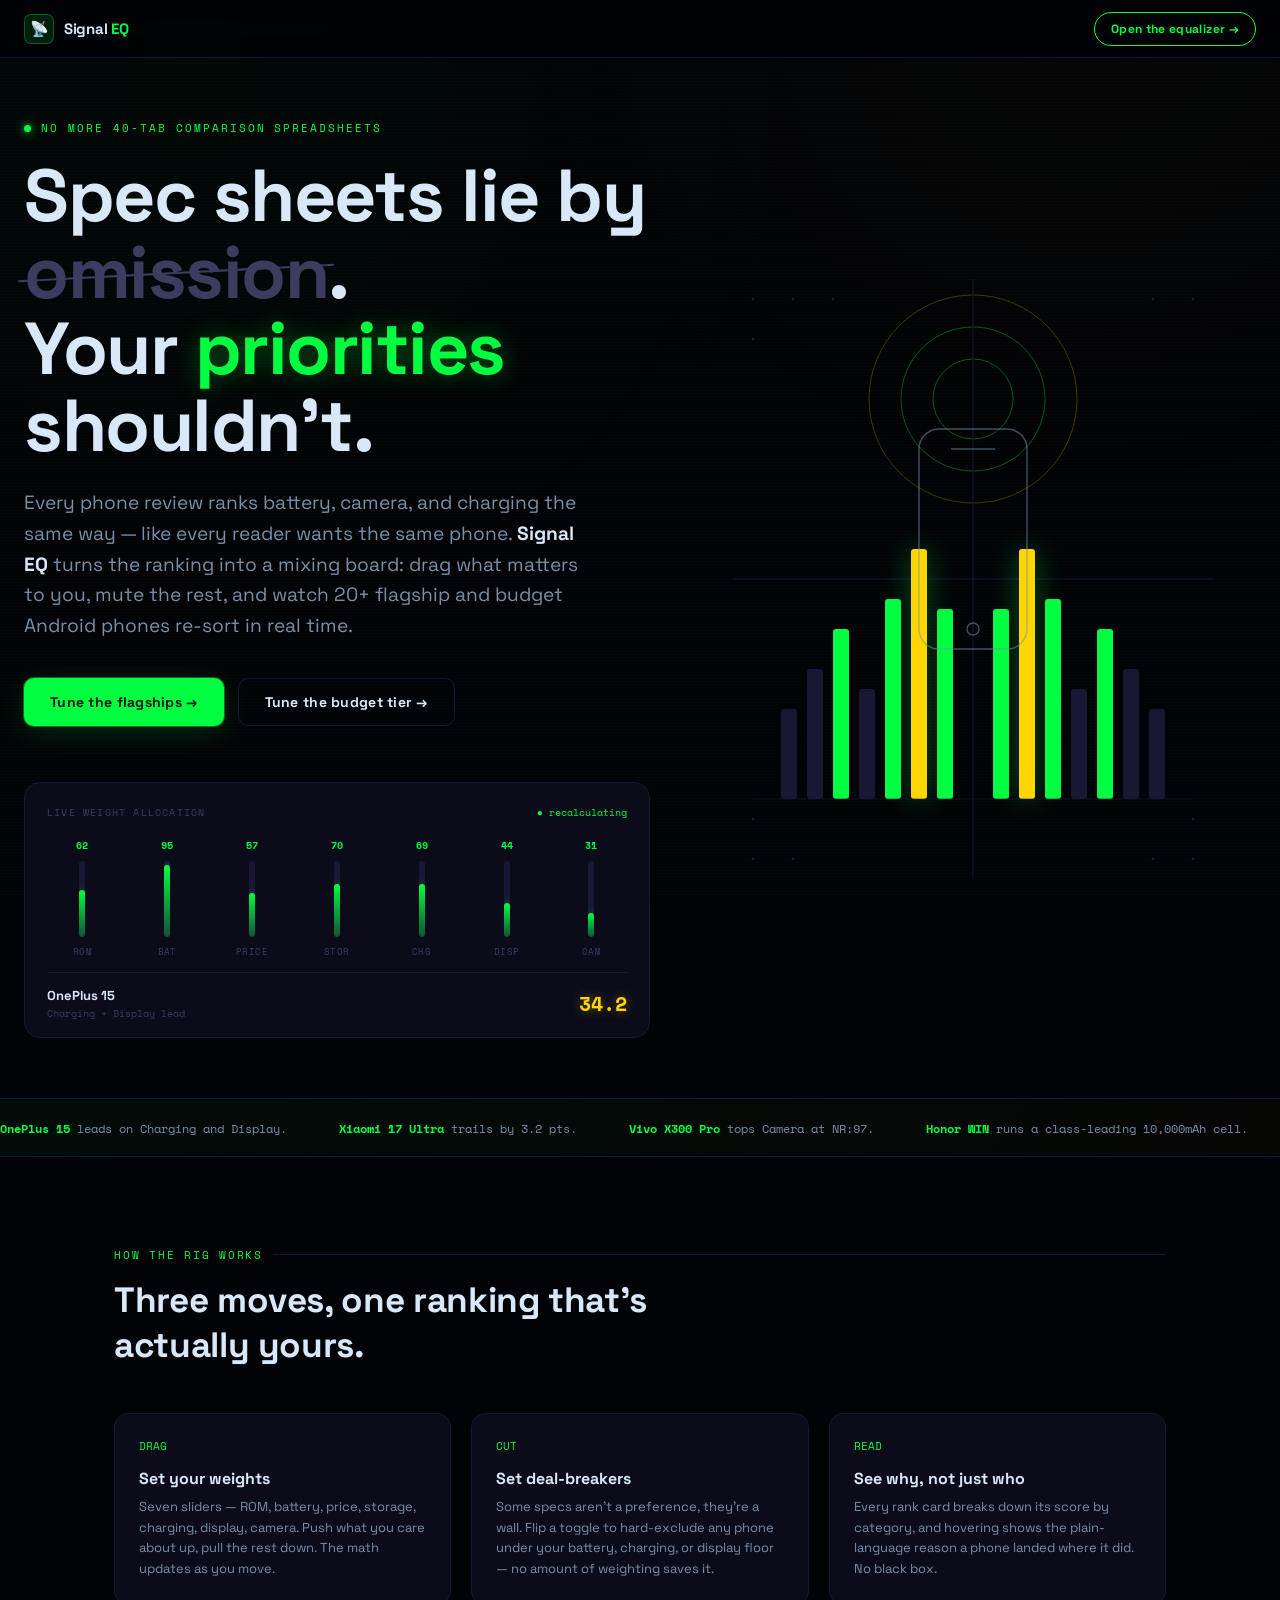
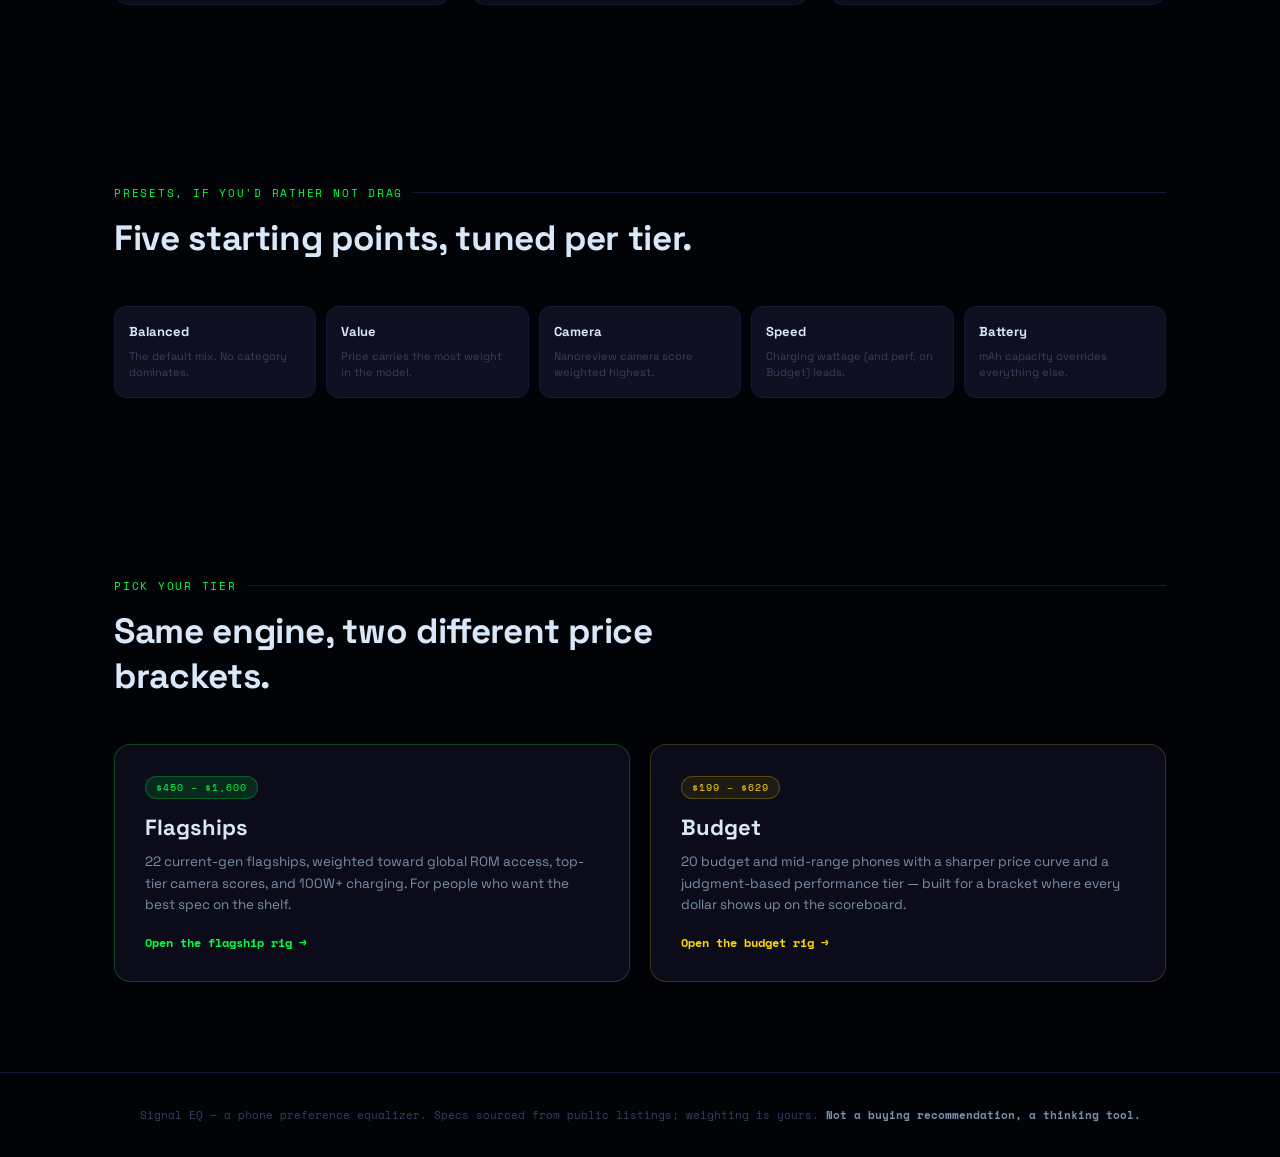
==== commit 833f1529: "Update links to point to flagships.html" ====
--- a/index.html
+++ b/index.html
@@ -65,9 +65,49 @@
 
 /* ── hero ── */
 .hero{
-  min-height:100vh; display:flex; flex-direction:column; justify-content:center;
-  padding:120px 24px 60px; max-width:1100px; margin:0 auto;
-}
+  min-height:100vh; display:grid; grid-template-columns:1.05fr .95fr; align-items:center; gap:40px;
+  padding:120px 24px 60px; max-width:1280px; margin:0 auto;
+}
+.hero-copy{ min-width:0; }
+.hero-art{
+  position:relative; display:flex; align-items:center; justify-content:center;
+  opacity:0; animation:fadeUp 1s ease forwards; animation-delay:.3s;
+}
+.hero-art svg{ width:100%; max-width:480px; height:auto; }
+@media (max-width:980px){
+  .hero{ grid-template-columns:1fr; padding-top:96px; }
+  .hero-art{ order:-1; max-width:340px; margin:0 auto 8px; }
+  .hero-art svg{ max-width:280px; }
+}
+
+/* signature art tokens */
+.sig-bar{ transition: height .6s cubic-bezier(.34,1.56,.64,1), y .6s cubic-bezier(.34,1.56,.64,1); }
+.sig-green{ fill:var(--green); }
+.sig-gold{ fill:var(--gold); }
+.sig-dim{ fill:var(--edge); }
+.sig-line{ stroke:var(--edge); stroke-width:1; }
+.sig-ring{ fill:none; stroke:var(--green); stroke-width:1; opacity:.35; }
+.sig-ring2{ fill:none; stroke:var(--gold); stroke-width:1; opacity:.25; }
+.sig-dot{ fill:var(--muted); }
+.sig-phone{ fill:none; stroke:var(--silver); stroke-width:1.4; opacity:.55; }
+.sig-glow{ filter:drop-shadow(0 0 14px rgba(0,255,65,.35)); }
+#sigBars rect{ animation: sigBreath 5.5s ease-in-out infinite; transform-origin: center; transform-box: fill-box; }
+#sigBars rect:nth-child(2){ animation-delay:.15s; }
+#sigBars rect:nth-child(3){ animation-delay:.3s; }
+#sigBars rect:nth-child(4){ animation-delay:.45s; }
+#sigBars rect:nth-child(5){ animation-delay:.6s; }
+#sigBars rect:nth-child(6){ animation-delay:.75s; }
+#sigBars rect:nth-child(7){ animation-delay:.9s; }
+#sigBars rect:nth-child(8){ animation-delay:.9s; }
+#sigBars rect:nth-child(9){ animation-delay:.75s; }
+#sigBars rect:nth-child(10){ animation-delay:.6s; }
+#sigBars rect:nth-child(11){ animation-delay:.45s; }
+#sigBars rect:nth-child(12){ animation-delay:.3s; }
+#sigBars rect:nth-child(13){ animation-delay:.15s; }
+@keyframes sigBreath{ 0%,100%{ transform:scaleY(1); } 50%{ transform:scaleY(1.06); } }
+.sig-ring, .sig-ring2{ animation: sigPulse 3.4s ease-in-out infinite; }
+.sig-ring2{ animation-delay:.4s; }
+@keyframes sigPulse{ 0%,100%{ opacity:.18; } 50%{ opacity:.42; } }
 .eyebrow{
   font-family:var(--mono); font-size:11px; letter-spacing:.18em; text-transform:uppercase;
   color:var(--green); margin-bottom:22px; display:flex; align-items:center; gap:10px;
@@ -222,27 +262,81 @@
 
 <main>
   <section class="hero">
-    <div class="eyebrow">No more 40-tab comparison spreadsheets</div>
-    <h1>Spec sheets lie by <span class="strike">omission</span>.<br>Your <span class="g">priorities</span> shouldn't.</h1>
-    <p class="sub">Every phone review ranks battery, camera, and charging the same way — like every reader wants the same phone. <b>Signal EQ</b> turns the ranking into a mixing board: drag what matters to you, mute the rest, and watch 20+ flagship and budget Android phones re-sort in real time.</p>
-    <div class="cta-row">
-      <a href="flagships.html" class="btn btn-primary">Tune the flagships →</a>
-      <a href="index_budget_phones.html" class="btn btn-ghost">Tune the budget tier →</a>
-    </div>
-
-    <div class="eq-rig">
-      <div class="eq-rig-top">
-        <span class="eq-rig-label">Live weight allocation</span>
-        <span class="eq-rig-live" id="liveTag">● recalculating</span>
+    <div class="hero-copy">
+      <div class="eyebrow">No more 40-tab comparison spreadsheets</div>
+      <h1>Spec sheets lie by <span class="strike">omission</span>.<br>Your <span class="g">priorities</span> shouldn't.</h1>
+      <p class="sub">Every phone review ranks battery, camera, and charging the same way — like every reader wants the same phone. <b>Signal EQ</b> turns the ranking into a mixing board: drag what matters to you, mute the rest, and watch 20+ flagship and budget Android phones re-sort in real time.</p>
+      <div class="cta-row">
+        <a href="flagships.html" class="btn btn-primary">Tune the flagships →</a>
+        <a href="index_budget_phones.html" class="btn btn-ghost">Tune the budget tier →</a>
       </div>
-      <div class="eq-bands" id="eqBands"></div>
-      <div class="eq-result">
-        <div>
-          <div class="eq-result-name" id="eqWinner">—</div>
-          <div class="eq-result-sub" id="eqWinnerSub">drag a band, change the winner</div>
+
+      <div class="eq-rig">
+        <div class="eq-rig-top">
+          <span class="eq-rig-label">Live weight allocation</span>
+          <span class="eq-rig-live" id="liveTag">● recalculating</span>
         </div>
-        <div class="eq-result-score" id="eqScore">—</div>
+        <div class="eq-bands" id="eqBands"></div>
+        <div class="eq-result">
+          <div>
+            <div class="eq-result-name" id="eqWinner">—</div>
+            <div class="eq-result-sub" id="eqWinnerSub">drag a band, change the winner</div>
+          </div>
+          <div class="eq-result-score" id="eqScore">—</div>
+        </div>
       </div>
+    </div>
+
+    <div class="hero-art" aria-hidden="true">
+      <svg viewBox="0 0 480 600" xmlns="http://www.w3.org/2000/svg">
+        <!-- dot grid -->
+        <g class="sig-dot" opacity="0.5">
+          <circle cx="20" cy="20" r="1.4"></circle><circle cx="60" cy="20" r="1.4"></circle><circle cx="100" cy="20" r="1.4"></circle>
+          <circle cx="20" cy="60" r="1.4"></circle><circle cx="460" cy="20" r="1.4"></circle><circle cx="420" cy="20" r="1.4"></circle>
+          <circle cx="20" cy="580" r="1.4"></circle><circle cx="60" cy="580" r="1.4"></circle><circle cx="460" cy="580" r="1.4"></circle>
+          <circle cx="420" cy="580" r="1.4"></circle><circle cx="20" cy="540" r="1.4"></circle><circle cx="460" cy="540" r="1.4"></circle>
+        </g>
+
+        <!-- signal rings emanating from top of phone -->
+        <g>
+          <circle class="sig-ring" cx="240" cy="120" r="40"></circle>
+          <circle class="sig-ring" cx="240" cy="120" r="72"></circle>
+          <circle class="sig-ring2" cx="240" cy="120" r="104"></circle>
+        </g>
+
+        <!-- faint axis lines -->
+        <line class="sig-line" x1="0" y1="300" x2="480" y2="300"></line>
+        <line class="sig-line" x1="240" y1="0" x2="240" y2="600"></line>
+
+        <!-- EQ bars rising into the phone silhouette -->
+        <g id="sigBars">
+          <!-- left-side raw spec bars, short -> tall, dim -> green -->
+          <rect class="sig-bar sig-dim"   x="48"  y="430" width="16" height="90"  rx="3"></rect>
+          <rect class="sig-bar sig-dim"   x="74"  y="390" width="16" height="130" rx="3"></rect>
+          <rect class="sig-bar sig-green" x="100" y="350" width="16" height="170" rx="3"></rect>
+          <rect class="sig-bar sig-dim"   x="126" y="410" width="16" height="110" rx="3"></rect>
+          <rect class="sig-bar sig-green" x="152" y="320" width="16" height="200" rx="3"></rect>
+          <rect class="sig-bar sig-gold sig-glow" x="178" y="270" width="16" height="250" rx="3"></rect>
+          <rect class="sig-bar sig-green" x="204" y="330" width="16" height="190" rx="3"></rect>
+
+          <!-- right-side mirrored bars, tall -> short, fading into silver/phone tone -->
+          <rect class="sig-bar sig-green" x="260" y="330" width="16" height="190" rx="3"></rect>
+          <rect class="sig-bar sig-gold sig-glow" x="286" y="270" width="16" height="250" rx="3"></rect>
+          <rect class="sig-bar sig-green" x="312" y="320" width="16" height="200" rx="3"></rect>
+          <rect class="sig-bar sig-dim"   x="338" y="410" width="16" height="110" rx="3"></rect>
+          <rect class="sig-bar sig-green" x="364" y="350" width="16" height="170" rx="3"></rect>
+          <rect class="sig-bar sig-dim"   x="390" y="390" width="16" height="130" rx="3"></rect>
+          <rect class="sig-bar sig-dim"   x="416" y="430" width="16" height="90"  rx="3"></rect>
+        </g>
+
+        <!-- phone silhouette outline, sitting on top of the bars like a held instrument -->
+        <rect class="sig-phone" x="186" y="150" width="108" height="220" rx="20"></rect>
+        <line class="sig-phone" x1="218" y1="170" x2="262" y2="170"></line>
+        <circle class="sig-phone" cx="240" cy="350" r="6"></circle>
+
+        <!-- baseline -->
+        <line class="sig-line" x1="20" y1="520" x2="460" y2="520" stroke-width="1.5" opacity="0.6"></line>
+      </svg>
     </div>
   </section>
 
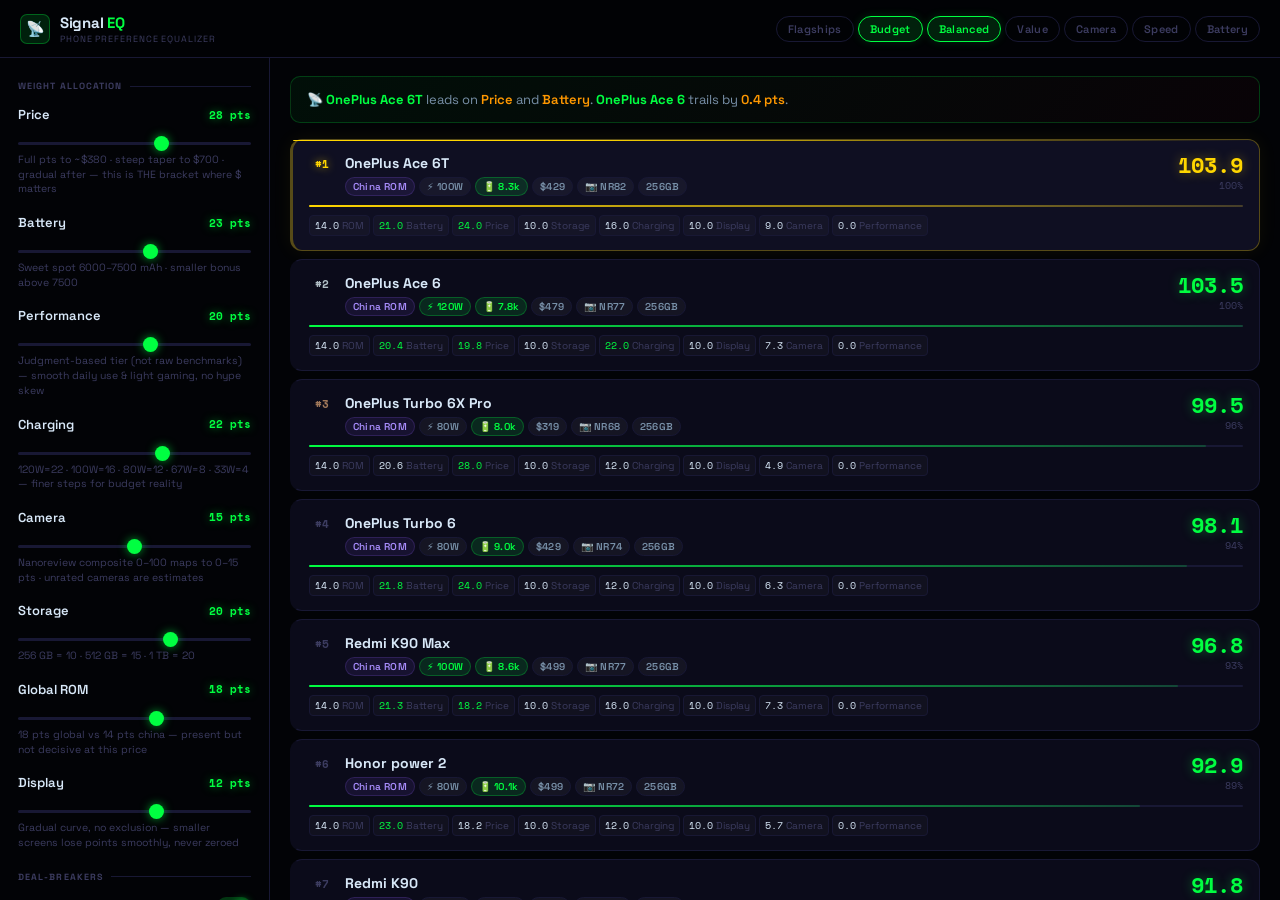
==== commit f9ad862c: "Update print statement from 'Hello' to 'Goodbye'" ====
--- a/index.html
+++ b/index.html
@@ -3,475 +3,833 @@
 <head>
 <meta charset="UTF-8">
 <meta name="viewport" content="width=device-width, initial-scale=1.0">
-<title>Signal EQ — Stop reading spec sheets. Start dialing them in.</title>
+<title>Signal EQ — Phone Equalizer</title>
 <link rel="preconnect" href="https://fonts.googleapis.com">
 <link rel="preconnect" href="https://fonts.gstatic.com" crossorigin>
 <link href="https://fonts.googleapis.com/css2?family=Space+Grotesk:wght@400;500;600;700;800&family=Space+Mono:wght@400;700&display=swap" rel="stylesheet">
 <style>
 :root {
   --void:   #020306;
+  --deep:   #06060E;
   --shell:  #0B0B1A;
   --card:   #0F0F22;
   --edge:   #181834;
+  --rim:    #252548;
   --green:  #00FF41;
   --gd:     rgba(0,255,65,0.12);
   --gd2:    rgba(0,255,65,0.06);
+  --red:    #FF1744;
+  --rd:     rgba(255,23,68,0.12);
   --gold:   #FFD600;
+  --gld:    rgba(255,214,0,0.12);
   --text:   #D8E8F8;
   --muted:  #3C3C60;
   --silver: #7890A8;
   --mono:   'Space Mono', monospace;
   --sans:   'Space Grotesk', system-ui, sans-serif;
 }
-*,*::before,*::after{box-sizing:border-box;margin:0;padding:0;}
-html{scroll-behavior:smooth;}
-body{font-family:var(--sans);background:var(--void);color:var(--text);overflow-x:hidden;}
-@media (prefers-reduced-motion: reduce){ *{animation-duration:.01ms !important; transition-duration:.01ms !important;} }
-
-::-webkit-scrollbar{width:4px;}
-::-webkit-scrollbar-track{background:transparent;}
-::-webkit-scrollbar-thumb{background:var(--muted);border-radius:2px;}
-
-/* ── bg texture ── */
-.noise{
-  position:fixed; inset:0; z-index:0; pointer-events:none; opacity:.5;
-  background-image:
-    radial-gradient(circle at 15% 10%, rgba(0,255,65,.05), transparent 45%),
-    radial-gradient(circle at 85% 0%, rgba(255,214,0,.04), transparent 40%);
-}
-.scan{
-  position:fixed; inset:0; z-index:0; pointer-events:none;
-  background:repeating-linear-gradient(180deg, rgba(255,255,255,.012) 0px, rgba(255,255,255,.012) 1px, transparent 1px, transparent 3px);
-}
-
-/* ── header ── */
-.hdr{
-  position:fixed; top:0; left:0; right:0; z-index:100; height:58px;
-  display:flex; align-items:center; justify-content:space-between; padding:0 24px;
-  background:rgba(2,3,6,.88); backdrop-filter:blur(20px); border-bottom:1px solid var(--edge);
-}
-.logo{display:flex;align-items:center;gap:10px;text-decoration:none;}
-.logo-mark{width:30px;height:30px;border-radius:7px;flex-shrink:0;background:var(--gd);border:1px solid rgba(0,255,65,.3);display:grid;place-items:center;font-size:15px;}
-.logo-text{font-size:15px;font-weight:800;letter-spacing:-.3px;color:var(--text);}
-.logo-text em{color:var(--green);font-style:normal;}
-.hdr-cta{
-  font-family:var(--sans);font-size:12px;font-weight:700;letter-spacing:.03em;
-  padding:8px 16px;border-radius:20px;border:1px solid var(--green);color:var(--green);
-  text-decoration:none;transition:all .15s;
-}
-.hdr-cta:hover{background:var(--gd);box-shadow:0 0 14px rgba(0,255,65,.2);}
-
-main{position:relative;z-index:1;}
-
-/* ── hero ── */
-.hero{
-  min-height:100vh; display:grid; grid-template-columns:1.05fr .95fr; align-items:center; gap:40px;
-  padding:120px 24px 60px; max-width:1280px; margin:0 auto;
-}
-.hero-copy{ min-width:0; }
-.hero-art{
-  position:relative; display:flex; align-items:center; justify-content:center;
-  opacity:0; animation:fadeUp 1s ease forwards; animation-delay:.3s;
-}
-.hero-art svg{ width:100%; max-width:480px; height:auto; }
-@media (max-width:980px){
-  .hero{ grid-template-columns:1fr; padding-top:96px; }
-  .hero-art{ order:-1; max-width:340px; margin:0 auto 8px; }
-  .hero-art svg{ max-width:280px; }
-}
-
-/* signature art tokens */
-.sig-bar{ transition: height .6s cubic-bezier(.34,1.56,.64,1), y .6s cubic-bezier(.34,1.56,.64,1); }
-.sig-green{ fill:var(--green); }
-.sig-gold{ fill:var(--gold); }
-.sig-dim{ fill:var(--edge); }
-.sig-line{ stroke:var(--edge); stroke-width:1; }
-.sig-ring{ fill:none; stroke:var(--green); stroke-width:1; opacity:.35; }
-.sig-ring2{ fill:none; stroke:var(--gold); stroke-width:1; opacity:.25; }
-.sig-dot{ fill:var(--muted); }
-.sig-phone{ fill:none; stroke:var(--silver); stroke-width:1.4; opacity:.55; }
-.sig-glow{ filter:drop-shadow(0 0 14px rgba(0,255,65,.35)); }
-#sigBars rect{ animation: sigBreath 5.5s ease-in-out infinite; transform-origin: center; transform-box: fill-box; }
-#sigBars rect:nth-child(2){ animation-delay:.15s; }
-#sigBars rect:nth-child(3){ animation-delay:.3s; }
-#sigBars rect:nth-child(4){ animation-delay:.45s; }
-#sigBars rect:nth-child(5){ animation-delay:.6s; }
-#sigBars rect:nth-child(6){ animation-delay:.75s; }
-#sigBars rect:nth-child(7){ animation-delay:.9s; }
-#sigBars rect:nth-child(8){ animation-delay:.9s; }
-#sigBars rect:nth-child(9){ animation-delay:.75s; }
-#sigBars rect:nth-child(10){ animation-delay:.6s; }
-#sigBars rect:nth-child(11){ animation-delay:.45s; }
-#sigBars rect:nth-child(12){ animation-delay:.3s; }
-#sigBars rect:nth-child(13){ animation-delay:.15s; }
-@keyframes sigBreath{ 0%,100%{ transform:scaleY(1); } 50%{ transform:scaleY(1.06); } }
-.sig-ring, .sig-ring2{ animation: sigPulse 3.4s ease-in-out infinite; }
-.sig-ring2{ animation-delay:.4s; }
-@keyframes sigPulse{ 0%,100%{ opacity:.18; } 50%{ opacity:.42; } }
-.eyebrow{
-  font-family:var(--mono); font-size:11px; letter-spacing:.18em; text-transform:uppercase;
-  color:var(--green); margin-bottom:22px; display:flex; align-items:center; gap:10px;
-  opacity:0; animation: fadeUp .6s ease forwards; animation-delay:.1s;
-}
-.eyebrow::before{content:'';width:7px;height:7px;border-radius:50%;background:var(--green);box-shadow:0 0 10px var(--green);animation:pulse 2s infinite;}
-@keyframes pulse{0%,100%{opacity:1;}50%{opacity:.3;}}
-
-h1{
-  font-size:clamp(2.4rem, 6vw, 4.6rem); font-weight:800; line-height:1.04; letter-spacing:-.02em;
-  max-width:880px; margin-bottom:24px;
-  opacity:0; animation: fadeUp .7s ease forwards; animation-delay:.2s;
-}
-h1 .g{color:var(--green); text-shadow:0 0 24px rgba(0,255,65,.35);}
-h1 .strike{position:relative; color:var(--muted);}
-h1 .strike::after{content:'';position:absolute;left:-2%;right:-2%;top:50%;height:2px;background:var(--muted);transform:rotate(-3deg);}
-
-.sub{
-  font-size:clamp(1rem,1.6vw,1.2rem); color:var(--silver); max-width:560px; line-height:1.6; margin-bottom:36px;
-  opacity:0; animation: fadeUp .7s ease forwards; animation-delay:.32s;
-}
-.sub b{color:var(--text);}
-
-.cta-row{display:flex; gap:14px; flex-wrap:wrap; margin-bottom:56px; opacity:0; animation:fadeUp .7s ease forwards; animation-delay:.44s;}
-.btn{
-  font-family:var(--sans); font-size:14px; font-weight:700; letter-spacing:.02em;
-  padding:14px 26px; border-radius:10px; text-decoration:none; display:inline-flex; align-items:center; gap:9px;
-  transition: transform .15s, box-shadow .15s;
-}
-.btn-primary{background:var(--green); color:#001a06; box-shadow:0 0 0 1px rgba(0,255,65,.4), 0 8px 30px rgba(0,255,65,.15);}
-.btn-primary:hover{transform:translateY(-2px); box-shadow:0 0 0 1px var(--green), 0 12px 36px rgba(0,255,65,.3);}
-.btn-ghost{background:transparent;border:1px solid var(--edge); color:var(--text);}
-.btn-ghost:hover{border-color:var(--silver); transform:translateY(-2px);}
-
-/* ── signature: live equalizer ── */
-.eq-rig{
-  opacity:0; animation:fadeUp .8s ease forwards; animation-delay:.5s;
-  background:var(--shell); border:1px solid var(--edge); border-radius:16px;
-  padding:22px 22px 16px; max-width:680px;
-}
-.eq-rig-top{display:flex; justify-content:space-between; align-items:baseline; margin-bottom:18px;}
-.eq-rig-label{font-family:var(--mono); font-size:10px; letter-spacing:.12em; text-transform:uppercase; color:var(--muted);}
-.eq-rig-live{font-family:var(--mono); font-size:10px; color:var(--green);}
-.eq-bands{display:flex; align-items:flex-end; gap:14px; height:120px; margin-bottom:6px;}
-.eq-band{flex:1; display:flex; flex-direction:column; align-items:center; gap:8px; height:100%; justify-content:flex-end;}
-.eq-track{
-  position:relative; width:6px; flex:1; background:var(--edge); border-radius:4px; overflow:hidden; cursor:pointer;
-}
-.eq-fill{
-  position:absolute; bottom:0; left:0; width:100%; border-radius:4px;
-  background:linear-gradient(180deg, var(--green), rgba(0,255,65,.25));
-  box-shadow:0 0 10px rgba(0,255,65,.35);
-  transition: height .5s cubic-bezier(.34,1.56,.64,1);
-}
-.eq-num{font-family:var(--mono); font-size:10px; color:var(--green); font-weight:700;}
-.eq-tag{font-family:var(--mono); font-size:9px; color:var(--muted); letter-spacing:.05em; text-transform:uppercase;}
-.eq-result{
-  margin-top:14px; padding-top:14px; border-top:1px solid var(--edge);
-  display:flex; justify-content:space-between; align-items:center;
-}
-.eq-result-name{font-size:13px; font-weight:700;}
-.eq-result-sub{font-family:var(--mono); font-size:10px; color:var(--muted); margin-top:2px;}
-.eq-result-score{font-family:var(--mono); font-size:20px; font-weight:700; color:var(--gold); text-shadow:0 0 12px rgba(255,214,0,.4);}
-
-@keyframes fadeUp{ from{opacity:0; transform:translateY(14px);} to{opacity:1; transform:translateY(0);} }
-
-/* ── how it works ── */
-.section{ max-width:1100px; margin:0 auto; padding:90px 24px; }
-.slabel{
-  font-family:var(--mono); font-size:11px; letter-spacing:.16em; text-transform:uppercase; color:var(--green);
-  display:flex; align-items:center; gap:10px; margin-bottom:14px;
-}
-.slabel::after{content:'';flex:1;height:1px;background:var(--edge);}
-.sec-title{font-size:clamp(1.6rem,3vw,2.2rem); font-weight:800; margin-bottom:46px; max-width:600px; letter-spacing:-.01em;}
-
-.steps{display:grid; grid-template-columns:repeat(3,1fr); gap:20px;}
-.step{
-  background:var(--shell); border:1px solid var(--edge); border-radius:14px; padding:24px;
-  position:relative; transition:border-color .2s, transform .2s;
-}
-.step:hover{border-color:rgba(0,255,65,.3); transform:translateY(-3px);}
-.step-mark{font-family:var(--mono); font-size:11px; color:var(--green); margin-bottom:14px;}
-.step h3{font-size:16px; font-weight:700; margin-bottom:8px;}
-.step p{font-size:13px; color:var(--silver); line-height:1.6;}
-
-@media (max-width:760px){ .steps{grid-template-columns:1fr;} }
-
-/* ── why bar live demo strip ── */
-.tape{
-  background:linear-gradient(135deg, rgba(0,255,65,.04), rgba(255,214,0,.02));
-  border-top:1px solid var(--edge); border-bottom:1px solid var(--edge);
-  padding:18px 0; overflow:hidden; white-space:nowrap;
-}
-.tape-inner{display:inline-block; animation:scroll 28s linear infinite;}
-.tape span{font-family:var(--mono); font-size:12px; color:var(--silver); margin-right:48px;}
-.tape span b{color:var(--green);}
-@keyframes scroll{ from{transform:translateX(0);} to{transform:translateX(-50%);} }
-
-/* ── presets grid ── */
-.pgrid{display:grid; grid-template-columns:repeat(5,1fr); gap:10px;}
-.pcard{
-  background:var(--card); border:1px solid var(--edge); border-radius:12px; padding:16px 14px;
-  transition:border-color .2s;
-}
-.pcard:hover{border-color:rgba(0,255,65,.3);}
-.pcard .pn{font-size:13px; font-weight:700; margin-bottom:8px;}
-.pcard .pd{font-size:11px; color:var(--muted); line-height:1.5;}
-@media (max-width:900px){ .pgrid{grid-template-columns:repeat(2,1fr);} }
-
-/* ── twin tools ── */
-.tools{display:grid; grid-template-columns:1fr 1fr; gap:20px;}
-@media (max-width:760px){ .tools{grid-template-columns:1fr;} }
-.tcard{
-  background:var(--shell); border:1px solid var(--edge); border-radius:16px; padding:30px;
-  text-decoration:none; color:var(--text); display:block; position:relative; overflow:hidden;
-  transition:border-color .2s, transform .2s;
-}
-.tcard:hover{transform:translateY(-3px);}
-.tcard.flag{border-color:rgba(0,255,65,.25);}
-.tcard.flag:hover{border-color:var(--green); box-shadow:0 0 30px rgba(0,255,65,.08);}
-.tcard.bud{border-color:rgba(255,214,0,.2);}
-.tcard.bud:hover{border-color:var(--gold); box-shadow:0 0 30px rgba(255,214,0,.08);}
-.tcard .ttag{font-family:var(--mono); font-size:10px; letter-spacing:.1em; text-transform:uppercase; margin-bottom:14px; display:inline-block; padding:3px 10px; border-radius:20px;}
-.tcard.flag .ttag{color:var(--green); background:var(--gd); border:1px solid rgba(0,255,65,.25);}
-.tcard.bud .ttag{color:var(--gold); background:rgba(255,214,0,.08); border:1px solid rgba(255,214,0,.25);}
-.tcard h3{font-size:22px; font-weight:800; margin-bottom:10px;}
-.tcard p{font-size:13.5px; color:var(--silver); line-height:1.6; margin-bottom:18px;}
-.tcard .tgo{font-family:var(--mono); font-size:12px; font-weight:700; display:flex; align-items:center; gap:6px;}
-.tcard.flag .tgo{color:var(--green);}
-.tcard.bud .tgo{color:var(--gold);}
-
-/* ── footer ── */
-.ftr{
-  border-top:1px solid var(--edge); padding:34px 24px; text-align:center;
-  font-family:var(--mono); font-size:11px; color:var(--muted);
-}
-.ftr b{color:var(--silver);}
+*, *::before, *::after { box-sizing: border-box; margin: 0; padding: 0; }
+html { scroll-behavior: smooth; }
+body { font-family: var(--sans); background: var(--void); color: var(--text); }
+
+/* ── Scrollbars ──────────────────────────────── */
+::-webkit-scrollbar { width: 4px; }
+::-webkit-scrollbar-track { background: transparent; }
+::-webkit-scrollbar-thumb { background: var(--muted); border-radius: 2px; }
+::-webkit-scrollbar-thumb:hover { background: var(--green); }
+
+/* ── Header ──────────────────────────────────── */
+.hdr {
+  position: fixed; top: 0; left: 0; right: 0; z-index: 100;
+  height: 58px;
+  display: flex; align-items: center; justify-content: space-between;
+  padding: 0 20px;
+  background: rgba(2,3,6,0.9);
+  backdrop-filter: blur(20px);
+  border-bottom: 1px solid var(--edge);
+}
+.logo { display: flex; align-items: center; gap: 10px; text-decoration: none; }
+.logo-mark {
+  width: 30px; height: 30px; border-radius: 7px; flex-shrink: 0;
+  background: var(--gd); border: 1px solid rgba(0,255,65,.3);
+  display: grid; place-items: center; font-size: 15px;
+}
+.logo-text { font-size: 15px; font-weight: 800; letter-spacing: -.3px; color: var(--text); }
+.logo-text em { color: var(--green); font-style: normal; }
+.logo-tag { font-size: 9px; color: var(--muted); letter-spacing: .1em; text-transform: uppercase; margin-top: 1px; }
+
+.presets { display: flex; gap: 4px; }
+.pst {
+  font-family: var(--sans); font-size: 11px; font-weight: 600;
+  padding: 5px 11px; border-radius: 20px; cursor: pointer; letter-spacing: .03em;
+  border: 1px solid var(--edge); background: transparent; color: var(--muted);
+  transition: all .15s;
+}
+.pst:hover  { border-color: var(--green); color: var(--green); }
+.pst.on { border-color: var(--green); color: var(--green); background: var(--gd); box-shadow: 0 0 10px rgba(0,255,65,.15); }
+
+/* ── Layout ──────────────────────────────────── */
+.wrap {
+  display: grid;
+  grid-template-columns: 270px 1fr;
+  height: calc(100vh - 58px);
+  margin-top: 58px;
+}
+.panel, .main { overflow-y: auto; height: 100%; }
+.panel { border-right: 1px solid var(--edge); padding: 22px 18px; }
+.main  { padding: 18px 20px; }
+
+@media (max-width: 720px) {
+  body { overflow-y: auto; }
+  .wrap { display: block; height: auto; margin-top: 58px; }
+  .panel { overflow-y: visible; height: auto; border-right: none; border-bottom: 1px solid var(--edge); }
+  .main  { overflow-y: visible; height: auto; }
+  .presets { display: none; }
+}
+
+/* ── Section label ───────────────────────────── */
+.slbl {
+  font-size: 9px; font-weight: 700; letter-spacing: .12em; text-transform: uppercase;
+  color: var(--muted); margin-bottom: 14px;
+  display: flex; align-items: center; gap: 8px;
+}
+.slbl::after { content: ''; flex: 1; height: 1px; background: var(--edge); }
+
+/* ── Sliders ─────────────────────────────────── */
+.si { margin-bottom: 17px; }
+.si-row { display: flex; justify-content: space-between; align-items: center; margin-bottom: 6px; }
+.si-name { font-size: 13px; font-weight: 600; }
+.si-val {
+  font-family: var(--mono); font-size: 11px; font-weight: 700;
+  color: var(--green); min-width: 44px; text-align: right;
+  transition: color .15s;
+  text-shadow: 0 0 8px rgba(0,255,65,.5);
+}
+.si-val.lo { color: var(--muted); text-shadow: none; }
+.si-hint { font-size: 10.5px; color: var(--muted); margin-top: 3px; line-height: 1.4; }
+
+input[type=range] {
+  -webkit-appearance: none; appearance: none;
+  width: 100%; height: 3px; border-radius: 2px; outline: none; cursor: pointer;
+  background: var(--edge);
+}
+input[type=range]::-webkit-slider-thumb {
+  -webkit-appearance: none;
+  width: 15px; height: 15px; border-radius: 50%; cursor: pointer;
+  background: var(--green);
+  box-shadow: 0 0 10px rgba(0,255,65,.6);
+  transition: transform .1s;
+}
+input[type=range]::-webkit-slider-thumb:hover {
+  transform: scale(1.4);
+  box-shadow: 0 0 18px rgba(0,255,65,.9);
+}
+input[type=range]::-moz-range-thumb {
+  width: 15px; height: 15px; border-radius: 50%; border: none;
+  background: var(--green); box-shadow: 0 0 10px rgba(0,255,65,.6);
+}
+
+/* ── Deal-breaker toggles ────────────────────── */
+.db-row { display: flex; align-items: center; justify-content: space-between; margin-bottom: 12px; }
+.db-lbl { font-size: 12px; color: var(--silver); }
+.tog { position: relative; display: inline-block; width: 34px; height: 18px; }
+.tog input { opacity: 0; width: 0; height: 0; }
+.tslide {
+  position: absolute; inset: 0; border-radius: 18px;
+  background: var(--edge); cursor: pointer; transition: background .2s;
+}
+.tslide::before {
+  content: ''; position: absolute;
+  width: 12px; height: 12px; left: 3px; bottom: 3px;
+  border-radius: 50%; background: var(--muted); transition: .2s;
+}
+.tog input:checked + .tslide { background: rgba(0,255,65,.2); }
+.tog input:checked + .tslide::before { transform: translateX(16px); background: var(--green); box-shadow: 0 0 8px rgba(0,255,65,.7); }
+
+/* ── Why bar ─────────────────────────────────── */
+.why-bar {
+  background: linear-gradient(135deg, rgba(0,255,65,.05), rgba(255,23,68,.03));
+  border: 1px solid rgba(0,255,65,.2);
+  border-radius: 10px; padding: 12px 16px;
+  font-size: 13px; line-height: 1.65; color: var(--silver);
+  margin-bottom: 16px;
+}
+.why-bar strong { color: var(--green); font-weight: 700; }
+.why-bar em { color: #FF9800; font-style: normal; font-weight: 600; }
+
+.excl-note { font-size: 11.5px; color: var(--muted); margin-bottom: 12px; }
+.excl-note b { color: var(--red); }
+
+/* ── Rank cards ──────────────────────────────── */
+.rcard {
+  background: var(--shell);
+  border: 1px solid var(--edge);
+  border-left: 3px solid transparent;
+  border-radius: 12px; padding: 14px 16px;
+  margin-bottom: 8px;
+  position: relative; cursor: default;
+  transition: border-color .2s, background .2s, transform .15s;
+}
+.rcard:not(.excl):hover {
+  background: var(--card);
+  border-color: rgba(0,255,65,.25);
+  border-left-color: var(--green);
+  transform: translateX(3px);
+}
+.rcard.top {
+  background: var(--card);
+  border-left-color: var(--gold);
+  border-color: rgba(255,214,0,.3);
+  box-shadow: 0 0 20px rgba(255,214,0,.06);
+}
+.rcard.top::before {
+  content: ''; position: absolute; top: 0; left: 0; right: 0;
+  height: 1px; background: linear-gradient(90deg, var(--gold) 30%, transparent);
+  border-radius: 12px 12px 0 0;
+}
+.rcard.excl { opacity: .25; border-left-color: var(--red); border-color: var(--rd); cursor: default; }
+
+.rc-top { display: flex; align-items: flex-start; gap: 10px; margin-bottom: 9px; }
+.rc-rank {
+  font-family: var(--mono); font-size: 11px; font-weight: 700;
+  min-width: 26px; padding-top: 2px; text-align: center; flex-shrink: 0;
+}
+.r-gold   { color: var(--gold); text-shadow: 0 0 8px rgba(255,214,0,.6); }
+.r-silver { color: #B0BEC5; }
+.r-bronze { color: #A0785A; }
+.r-n      { color: var(--muted); }
+
+.rc-info { flex: 1; min-width: 0; }
+.rc-model {
+  font-size: 14px; font-weight: 700;
+  white-space: nowrap; overflow: hidden; text-overflow: ellipsis;
+  margin-bottom: 5px;
+}
+.rc-chips { display: flex; flex-wrap: wrap; gap: 4px; }
+.chip {
+  font-size: 10px; font-weight: 600; padding: 2px 7px;
+  border-radius: 20px; white-space: nowrap; letter-spacing: .02em;
+}
+.c-global { background: var(--gd); color: var(--green); border: 1px solid rgba(0,255,65,.2); }
+.c-china  { background: rgba(139,92,246,.1); color: #A78BFA; border: 1px solid rgba(139,92,246,.2); }
+.c-spec   { background: rgba(255,255,255,.04); color: var(--silver); border: 1px solid var(--edge); }
+.c-hot    { background: rgba(0,255,65,.12); color: var(--green); border: 1px solid rgba(0,255,65,.25); }
+.c-red    { background: var(--rd); color: var(--red); border: 1px solid rgba(255,23,68,.25); }
+
+.rc-score { text-align: right; flex-shrink: 0; }
+.sc-num {
+  font-family: var(--mono); font-size: 22px; font-weight: 700; line-height: 1;
+  color: var(--green); text-shadow: 0 0 12px rgba(0,255,65,.4);
+}
+.rcard.top .sc-num { color: var(--gold); text-shadow: 0 0 12px rgba(255,214,0,.4); }
+.sc-pct { font-family: var(--mono); font-size: 10px; color: var(--muted); margin-top: 2px; }
+
+.bar-t { height: 2px; background: var(--edge); border-radius: 2px; margin: 9px 0 8px; }
+.bar-f { height: 2px; border-radius: 2px; transition: width .35s ease; }
+.bar-g { background: linear-gradient(90deg, var(--green), rgba(0,255,65,.2)); }
+.bar-gold { background: linear-gradient(90deg, var(--gold), rgba(255,214,0,.2)); }
+
+.rc-bkd { display: flex; flex-wrap: wrap; gap: 3px; }
+.bd {
+  font-size: 10px; padding: 2px 5px; border-radius: 4px;
+  background: rgba(255,255,255,.025); border: 1px solid var(--edge);
+  color: var(--muted);
+}
+.bd b { font-family: var(--mono); font-weight: 400; color: var(--text); }
+.bd.hi b { color: var(--green); }
+
+.excl-r { font-size: 11px; color: var(--red); margin-top: 6px; }
+
+/* ── Hover Popup ─────────────────────────────── */
+#popup {
+  position: fixed; z-index: 200; pointer-events: none;
+  width: 280px;
+  background: var(--card);
+  border: 1px solid rgba(0,255,65,.3);
+  border-radius: 14px; padding: 16px;
+  box-shadow: 0 20px 60px rgba(0,0,0,.7), 0 0 30px rgba(0,255,65,.06);
+  opacity: 0; transform: translateY(6px) scale(.97);
+  transition: opacity .15s, transform .15s;
+}
+#popup.show { opacity: 1; transform: translateY(0) scale(1); }
+
+.pop-name {
+  font-size: 15px; font-weight: 800; color: var(--text);
+  margin-bottom: 12px; line-height: 1.2;
+  border-bottom: 1px solid var(--edge); padding-bottom: 10px;
+}
+.pop-grid {
+  display: grid; grid-template-columns: 1fr 1fr;
+  gap: 8px; margin-bottom: 12px;
+}
+.pop-spec { display: flex; flex-direction: column; gap: 2px; }
+.pop-spec-val {
+  font-family: var(--mono); font-size: 13px; font-weight: 700; color: var(--green);
+}
+.pop-spec-key { font-size: 10px; color: var(--muted); text-transform: uppercase; letter-spacing: .07em; }
+.pop-why {
+  background: var(--gd2); border: 1px solid var(--gd);
+  border-radius: 8px; padding: 10px 12px;
+  font-size: 12px; line-height: 1.6; color: var(--silver);
+}
+.pop-why b { color: var(--green); font-weight: 700; }
+.pop-why-label {
+  font-size: 9px; font-weight: 700; letter-spacing: .1em; text-transform: uppercase;
+  color: var(--green); margin-bottom: 4px;
+  opacity: .7;
+}
 </style>
 </head>
 <body>
 
-<div class="noise"></div>
-<div class="scan"></div>
-
 <header class="hdr">
-  <a href="#" class="logo">
+  <a href="index.html" class="logo">
     <div class="logo-mark">📡</div>
-    <div class="logo-text">Signal <em>EQ</em></div>
+    <div>
+      <div class="logo-text">Signal <em>EQ</em></div>
+      <div class="logo-tag">Phone preference equalizer</div>
+    </div>
   </a>
-  <a href="flagships.html" class="hdr-cta">Open the equalizer →</a>
+  <div class="presets" id="presets">
+    <a href="index.html" class="pst" style="text-decoration:none">Flagships</a>
+    <a href="index_budget_phones.html" class="pst on" style="text-decoration:none">Budget</a>
+  </div>
 </header>
-
-<main>
-  <section class="hero">
-    <div class="hero-copy">
-      <div class="eyebrow">No more 40-tab comparison spreadsheets</div>
-      <h1>Spec sheets lie by <span class="strike">omission</span>.<br>Your <span class="g">priorities</span> shouldn't.</h1>
-      <p class="sub">Every phone review ranks battery, camera, and charging the same way — like every reader wants the same phone. <b>Signal EQ</b> turns the ranking into a mixing board: drag what matters to you, mute the rest, and watch 20+ flagship and budget Android phones re-sort in real time.</p>
-      <div class="cta-row">
-        <a href="flagships.html" class="btn btn-primary">Tune the flagships →</a>
-        <a href="index_budget_phones.html" class="btn btn-ghost">Tune the budget tier →</a>
-      </div>
-
-      <div class="eq-rig">
-        <div class="eq-rig-top">
-          <span class="eq-rig-label">Live weight allocation</span>
-          <span class="eq-rig-live" id="liveTag">● recalculating</span>
+    
+<div class="wrap">
+  <aside class="panel">
+    <div class="slbl">Weight allocation</div>
+    <div id="sl-wrap"></div>
+    <div style="margin-top:20px">
+      <div class="slbl">Deal-breakers</div>
+      <div id="db-wrap"></div>
+    </div>
+  </aside>
+
+  <main class="main">
+    <div id="why-wrap"></div>
+    <div id="excl-note"></div>
+    <div id="cards-wrap"></div>
+  </main>
+</div>
+
+<!-- Hover popup -->
+<div id="popup">
+  <div class="pop-name" id="pop-name"></div>
+  <div class="pop-grid" id="pop-grid"></div>
+  <div class="pop-why">
+    <div class="pop-why-label">★ Why it ranks here</div>
+    <div id="pop-why"></div>
+  </div>
+</div>
+
+<script>
+// ── Data ──────────────────────────────────────────────────────
+const PHONES = [
+  {
+    "model": "Honor 400",
+    "bat": 7200,
+    "chg": 80,
+    "cam": 81,
+    "disp": 6.55,
+    "stor": 256,
+    "ram": 12,
+    "price": 439,
+    "os": "china"
+  },
+  {
+    "model": "Honor 600 SUPER Edition",
+    "bat": 8600,
+    "chg": 80,
+    "cam": 87,
+    "disp": 6.57,
+    "stor": 256,
+    "ram": 12,
+    "price": 599,
+    "os": "china"
+  },
+  {
+    "model": "Honor GT",
+    "bat": 5300,
+    "chg": 80,
+    "cam": 75,
+    "disp": 6.7,
+    "stor": 256,
+    "ram": 12,
+    "price": 399,
+    "os": "china"
+  },
+  {
+    "model": "Honor power 2",
+    "bat": 10080,
+    "chg": 80,
+    "cam": 72,
+    "disp": 6.79,
+    "stor": 256,
+    "ram": 12,
+    "price": 499,
+    "os": "china"
+  },
+  {
+    "model": "Redmi Note 14",
+    "bat": 5110,
+    "chg": 45,
+    "cam": 64,
+    "disp": 6.67,
+    "stor": 256,
+    "ram": 12,
+    "price": 199,
+    "os": "china"
+  },
+  {
+    "model": "Nothing Phone 3A Pro",
+    "bat": 5000,
+    "chg": 45,
+    "cam": 77,
+    "disp": 6.77,
+    "stor": 256,
+    "ram": 12,
+    "price": 449,
+    "os": "china"
+  },
+  {
+    "model": "OPPO Reno 16",
+    "bat": 6700,
+    "chg": 80,
+    "cam": 85,
+    "disp": 6.32,
+    "stor": 256,
+    "ram": 12,
+    "price": 599,
+    "os": "china"
+  },
+  {
+    "model": "Realme GT 8",
+    "bat": 7000,
+    "chg": 100,
+    "cam": 83,
+    "disp": 6.79,
+    "stor": 256,
+    "ram": 12,
+    "price": 499,
+    "os": "china"
+  },
+  {
+    "model": "OnePlus Ace 6",
+    "bat": 7800,
+    "chg": 120,
+    "cam": 77,
+    "disp": 6.83,
+    "stor": 256,
+    "ram": 12,
+    "price": 479,
+    "os": "china"
+  },
+  {
+    "model": "Realme 15 Pro",
+    "bat": 7000,
+    "chg": 80,
+    "cam": 70,
+    "disp": 6.8,
+    "stor": 256,
+    "ram": 12,
+    "price": 389,
+    "os": "china"
+  },
+  {
+    "model": "Redmagic 10 Air",
+    "bat": 6000,
+    "chg": 80,
+    "cam": 61,
+    "disp": 6.8,
+    "stor": 256,
+    "ram": 12,
+    "price": 539,
+    "os": "china"
+  },
+  {
+    "model": "Realme 12 Pro Plus",
+    "bat": 5000,
+    "chg": 67,
+    "cam": 66,
+    "disp": 6.7,
+    "stor": 256,
+    "ram": 12,
+    "price": 339,
+    "os": "china"
+  },
+  {
+    "model": "Xiaomi 17T",
+    "bat": 7000,
+    "chg": 67,
+    "cam": 88,
+    "disp": 6.59,
+    "stor": 256,
+    "ram": 12,
+    "price": 549,
+    "os": "china"
+  },
+  {
+    "model": "OnePlus Turbo 6",
+    "bat": 9000,
+    "chg": 80,
+    "cam": 74,
+    "disp": 6.78,
+    "stor": 256,
+    "ram": 12,
+    "price": 429,
+    "os": "china"
+  },
+  {
+    "model": "Redmi K90 Max",
+    "bat": 8550,
+    "chg": 100,
+    "cam": 77,
+    "disp": 6.83,
+    "stor": 256,
+    "ram": 12,
+    "price": 499,
+    "os": "china"
+  },
+  {
+    "model": "OnePlus Ace 6T",
+    "bat": 8300,
+    "chg": 100,
+    "cam": 82,
+    "disp": 6.83,
+    "stor": 256,
+    "ram": 12,
+    "price": 429,
+    "os": "china"
+  },
+  {
+    "model": "Redmi K90",
+    "bat": 7100,
+    "chg": 100,
+    "cam": 79,
+    "disp": 6.59,
+    "stor": 256,
+    "ram": 12,
+    "price": 439,
+    "os": "china"
+  },
+  {
+    "model": "Redmi K90 Pro Max",
+    "bat": 7560,
+    "chg": 100,
+    "cam": 82,
+    "disp": 6.9,
+    "stor": 256,
+    "ram": 12,
+    "price": 629,
+    "os": "china"
+  },
+  {
+    "model": "Redmi Note 14 Pro Plus",
+    "bat": 6200,
+    "chg": 90,
+    "cam": 69,
+    "disp": 6.67,
+    "stor": 256,
+    "ram": 12,
+    "price": 299,
+    "os": "china"
+  },
+  {
+    "model": "OnePlus Turbo 6X Pro",
+    "bat": 8000,
+    "chg": 80,
+    "cam": 68,
+    "disp": 6.78,
+    "stor": 256,
+    "ram": 12,
+    "price": 319,
+    "os": "china"
+  }
+];
+
+// ── Base scoring (Budget v1 — tuned for $300-700 bracket) ────
+const BASE_MAX = { os:18, bat:23, price:28, stor:20, chg:22, disp:12, cam:15, perf:20 };
+
+function base(p) {
+  const bat = p.bat < 6000 ? 0 : p.bat <= 7500 ? ((p.bat-6000)/1500)*20 : p.bat >= 10000 ? 23 : 20+((p.bat-7500)/2500)*3;
+
+  // Price: sharper curve for $300-700 bracket — full pts to ~$380, steep taper to $700, gentle decay after
+  const pr = p.price <= 380 ? 28
+           : p.price <= 550 ? 28-((p.price-380)/170)*14   // 28 -> 14
+           : p.price <= 700 ? 14-((p.price-550)/150)*9    // 14 -> 5
+           : p.price <= 1000 ? 5-((p.price-700)/300)*4    // 5 -> 1
+           : Math.max(0, 1*Math.exp(-0.002*(p.price-1000)));
+
+  const cam = p.cam >= 95 ? 13+((p.cam-95)/5)*2 : p.cam >= 85 ? 10+((p.cam-85)/10)*3 : p.cam >= 70 ? 5+((p.cam-70)/15)*5 : Math.max(0,(p.cam/70)*5);
+
+  // Display: gradual curve, no exclusion — small screens lose points smoothly, not to zero
+  const disp = p.disp >= 6.9  ? 12
+             : p.disp >= 6.78 ? 10
+             : p.disp >= 6.6  ? 8
+             : p.disp >= 6.4  ? 6
+             : Math.max(3, (p.disp/6.4)*6);
+
+  // Charging: finer budget-tier breakpoints (33/67/80/100/120W) instead of flagship cliffs
+  const chg = p.chg >= 120 ? 22
+            : p.chg >= 100 ? 16
+            : p.chg >= 80  ? 12
+            : p.chg >= 67  ? 8
+            : p.chg >= 33  ? 4
+            : 1;
+
+  // Performance: judgment-based tier (1-10 manual rating), not raw benchmarks — avoids gaming-hype skew
+  const perf = Math.max(0, Math.min(20, (p.perf||0) * 2));
+
+  return {
+    os: p.os === 'global' ? 18 : 14,   // narrower gap — global ROM rarer & less decisive at this price
+    bat,
+    price: pr,
+    stor: p.stor >= 1024 ? 20 : p.stor >= 512 ? 15 : p.stor >= 256 ? 10 : 5,
+    chg,
+    disp,
+    cam,
+    perf,
+  };
+}
+
+// ── Config (Budget tier) ───────────────────────────────────────
+const CATS = [
+  { key:'price', label:'Price',          hint:'Full pts to ~$380 · steep taper to $700 · gradual after — this is THE bracket where $ matters',  dflt:28, max:45 },
+  { key:'bat',   label:'Battery',        hint:'Sweet spot 6000–7500 mAh · smaller bonus above 7500',   dflt:23, max:40 },
+  { key:'perf',  label:'Performance',    hint:'Judgment-based tier (not raw benchmarks) — smooth daily use & light gaming, no hype skew',  dflt:20, max:35 },
+  { key:'chg',   label:'Charging',       hint:'120W=22 · 100W=16 · 80W=12 · 67W=8 · 33W=4 — finer steps for budget reality',  dflt:22, max:35 },
+  { key:'cam',   label:'Camera',         hint:'Nanoreview composite 0–100 maps to 0–15 pts · unrated cameras are estimates',  dflt:15, max:30 },
+  { key:'stor',  label:'Storage',        hint:'256 GB = 10 · 512 GB = 15 · 1 TB = 20',                  dflt:20, max:30 },
+  { key:'os',    label:'Global ROM',     hint:'18 pts global vs 14 pts china — present but not decisive at this price',  dflt:18, max:30 },
+  { key:'disp',  label:'Display',        hint:'Gradual curve, no exclusion — smaller screens lose points smoothly, never zeroed',     dflt:12, max:20 },
+];
+const DBS = [
+  { key:'bat',  label:'Battery < 5000 mAh', test: p => p.bat  < 5000  },
+  { key:'chg',  label:'Charging < 33 W',    test: p => p.chg  < 33    },
+];
+const PRESETS = {
+  balanced: { os:18, bat:23, price:28, stor:20, chg:22, disp:12, cam:15, perf:20 },
+  value:    { os:14, bat:18, price:40, stor:12, chg:16, disp:8,  cam:10, perf:14 },
+  camera:   { os:14, bat:15, price:18, stor:12, chg:14, disp:10, cam:30, perf:12 },
+  speed:    { os:14, bat:14, price:15, stor:12, chg:30, disp:10, cam:10, perf:30 },
+  battery:  { os:12, bat:40, price:18, stor:10, chg:16, disp:8,  cam:8,  perf:10 },
+};
+const CLABEL = { os:'ROM', bat:'Battery', price:'Price', stor:'Storage', chg:'Charging', disp:'Display', cam:'Camera', perf:'Performance' };
+
+let W  = { ...PRESETS.balanced };
+let DB = { bat:true, chg:true };
+
+// ── Build presets ─────────────────────────────────────────────
+const pWrap = document.getElementById('presets');
+Object.keys(PRESETS).forEach(k => {
+  const b = document.createElement('button');
+  b.className = 'pst' + (k==='balanced'?' on':'');
+  b.textContent = k[0].toUpperCase()+k.slice(1);
+  b.dataset.p = k;
+  b.addEventListener('click', () => {
+    W = { ...PRESETS[k] };
+    CATS.forEach(c => { document.getElementById(`sl-${c.key}`).value = W[c.key]; syncLbl(c.key); });
+    document.querySelectorAll('.pst').forEach(x => x.classList.toggle('on', x.dataset.p===k));
+    render();
+  });
+  pWrap.appendChild(b);
+});
+
+// ── Build sliders ─────────────────────────────────────────────
+const slWrap = document.getElementById('sl-wrap');
+CATS.forEach(c => {
+  const d = document.createElement('div');
+  d.className = 'si';
+  d.innerHTML = `
+    <div class="si-row">
+      <span class="si-name">${c.label}</span>
+      <span class="si-val" id="sv-${c.key}">${c.dflt} pts</span>
+    </div>
+    <input type="range" min="0" max="${c.max}" step="1" value="${c.dflt}" id="sl-${c.key}" aria-label="${c.label}">
+    <div class="si-hint">${c.hint}</div>`;
+  slWrap.appendChild(d);
+  d.querySelector('input').addEventListener('input', e => {
+    W[c.key] = +e.target.value;
+    syncLbl(c.key);
+    document.querySelectorAll('.pst').forEach(x => x.classList.remove('on'));
+    render();
+  });
+});
+function syncLbl(k) {
+  const el = document.getElementById(`sv-${k}`);
+  el.textContent = W[k]+' pts';
+  el.className = 'si-val' + (W[k] < 4 ? ' lo' : '');
+}
+
+// ── Build toggles ─────────────────────────────────────────────
+const dbWrap = document.getElementById('db-wrap');
+DBS.forEach(db => {
+  const d = document.createElement('div');
+  d.className = 'db-row';
+  d.innerHTML = `<span class="db-lbl">${db.label}</span>
+    <label class="tog"><input type="checkbox" checked id="db-${db.key}"><span class="tslide"></span></label>`;
+  dbWrap.appendChild(d);
+  d.querySelector('input').addEventListener('change', e => { DB[db.key] = e.target.checked; render(); });
+});
+
+// ── Score ─────────────────────────────────────────────────────
+function excl(p) { return DBS.filter(db => DB[db.key] && db.test(p)).map(db => db.label); }
+
+function score(p) {
+  const b = base(p); const w = {}; let t = 0;
+  for (const k in b) { w[k] = BASE_MAX[k]>0 ? b[k]*(W[k]/BASE_MAX[k]) : 0; t += w[k]; }
+  return { b, w, total: Math.round(t*10)/10 };
+}
+
+// ── "Why it rocks" ────────────────────────────────────────────
+function whyText(p, sc, rank) {
+  const lines = [];
+  if (p.os === 'global') lines.push(`<b>Only global ROM phone</b> — direct Google updates & broader app support.`);
+  if (p.chg >= 120) lines.push(`<b>120W charging</b> tops the field — back to full in ~30 min.`);
+  if (p.bat >= 9000) lines.push(`<b>${(p.bat/1000).toFixed(0)}k mAh battery</b> is in a class of its own.`);
+  else if (p.bat >= 7400) lines.push(`<b>${p.bat} mAh battery</b> hits the sweet spot perfectly.`);
+  if (p.cam >= 95) lines.push(`<b>NR:${p.cam}</b> — top-tier real-world camera performance.`);
+  else if (p.cam >= 90) lines.push(`<b>NR:${p.cam} camera</b> is excellent for everyday shooting.`);
+  if (p.price <= 650 && p.chg >= 100) lines.push(`Strong specs at just <b>$${p.price}</b> — exceptional value.`);
+  if (p.stor >= 512) lines.push(`<b>${p.stor}GB storage</b> — no compromises on space.`);
+  if (!lines.length) {
+    const sorted = Object.entries(sc.w).sort((a,b)=>b[1]-a[1]);
+    const phrases = { os:'Global ROM gives the edge',bat:'Battery life leads',price:'Best value proposition',stor:'Storage stands out',chg:'Charging speed dominates',disp:'Display size is ideal',cam:'Camera quality shines' };
+    lines.push(phrases[sorted[0][0]] || 'Balanced across all categories.');
+  }
+  return lines.slice(0,2).join(' ');
+}
+
+// ── Popup ─────────────────────────────────────────────────────
+const popup  = document.getElementById('popup');
+const popName= document.getElementById('pop-name');
+const popGrid= document.getElementById('pop-grid');
+const popWhy = document.getElementById('pop-why');
+let hideTimer;
+
+function showPopup(p, sc, rank, rect) {
+  clearTimeout(hideTimer);
+  popName.textContent = p.model;
+  popGrid.innerHTML = [
+    { val: `${(p.bat/1000).toFixed(1)}k mAh`, key:'Battery' },
+    { val: `${p.chg}W`,                        key:'Charging' },
+    { val: `$${p.price}`,                      key:'Price' },
+    { val: `NR:${p.cam}`,                      key:'Camera' },
+    { val: `${p.disp}"`,                        key:'Display' },
+    { val: `${p.stor}GB`,                       key:'Storage' },
+  ].map(s=>`<div class="pop-spec"><div class="pop-spec-val">${s.val}</div><div class="pop-spec-key">${s.key}</div></div>`).join('');
+  popWhy.innerHTML = whyText(p, sc, rank);
+
+  // Position: right of card on desktop, below on mobile
+  const vw = window.innerWidth;
+  let left, top;
+  if (vw > 900) {
+    left = Math.min(rect.right + 12, vw - 296);
+    top  = Math.max(8, Math.min(rect.top, window.innerHeight - 320));
+  } else {
+    left = Math.max(8, Math.min(rect.left, vw - 296));
+    top  = rect.bottom + 8;
+    if (top + 300 > window.innerHeight) top = rect.top - 310;
+  }
+  popup.style.left = left + 'px';
+  popup.style.top  = top  + 'px';
+  popup.classList.add('show');
+}
+function hidePopup() {
+  hideTimer = setTimeout(() => popup.classList.remove('show'), 80);
+}
+popup.addEventListener('mouseenter', () => clearTimeout(hideTimer));
+popup.addEventListener('mouseleave', hidePopup);
+
+// ── Render ────────────────────────────────────────────────────
+function render() {
+  const all = PHONES.map(p => { const e = excl(p); return { p, sc: e.length?null:score(p), e }; });
+  const q   = all.filter(r=>!r.e.length).sort((a,b)=>b.sc.total-a.sc.total);
+  const ex  = all.filter(r=> r.e.length);
+  const top = q[0]?.sc.total || 1;
+
+  // Why bar
+  const wb = document.getElementById('why-wrap');
+  if (q.length) {
+    const t=q[0], r=q[1];
+    const sorted=Object.entries(t.sc.w).sort((a,b)=>b[1]-a[1]);
+    const [k1,k2]=[sorted[0][0],sorted[1][0]];
+    let txt=`<strong>${t.p.model}</strong> leads on <em>${CLABEL[k1]}</em> and <em>${CLABEL[k2]}</em>`;
+    if(t.p.os==='global') txt+=` — the only global ROM option in the pool`;
+    txt+='.';
+    if(r){ const gap=(t.sc.total-r.sc.total).toFixed(1); txt+=` <strong>${r.p.model}</strong> trails by <em>${gap} pts</em>.`; }
+    wb.innerHTML=`<div class="why-bar">📡 ${txt}</div>`;
+  } else wb.innerHTML='';
+
+  // Excl note
+  const en=document.getElementById('excl-note');
+  en.innerHTML=ex.length?`<div class="excl-note"><b>${ex.length} excluded</b> · deal-breakers: ${ex.map(r=>r.p.model.split(' ')[0]).join(', ')}</div>`:'';
+
+  // Cards
+  const cw=document.getElementById('cards-wrap');
+  cw.innerHTML='';
+
+  const rankCls = i => i===1?'r-gold':i===2?'r-silver':i===3?'r-bronze':'r-n';
+
+  q.forEach(({ p, sc }, i) => {
+    const rank=i+1;
+    const pct=Math.round((sc.total/top)*100);
+    const maxW=Math.max(...Object.values(sc.w));
+    const bkd=Object.entries(sc.w).map(([k,v])=>`<span class="bd${v>=maxW*.8?' hi':''}"><b>${v.toFixed(1)}</b> ${CLABEL[k]}</span>`).join('');
+    const chipHot = k => sc.w[k] >= maxW*.7;
+
+    const card=document.createElement('div');
+    card.className='rcard'+(rank===1?' top':'');
+    card.innerHTML=`
+      <div class="rc-top">
+        <span class="rc-rank ${rankCls(rank)}">#${rank}</span>
+        <div class="rc-info">
+          <div class="rc-model">${p.model}</div>
+          <div class="rc-chips">
+            <span class="chip ${p.os==='global'?'c-global':'c-china'}">${p.os==='global'?'Global ROM':'China ROM'}</span>
+            <span class="chip ${chipHot('chg')?'c-hot':'c-spec'}">⚡ ${p.chg}W</span>
+            <span class="chip ${chipHot('bat')?'c-hot':'c-spec'}">🔋 ${(p.bat/1000).toFixed(1)}k</span>
+            <span class="chip c-spec">$${p.price}</span>
+            <span class="chip ${chipHot('cam')?'c-hot':'c-spec'}">📷 NR${p.cam}</span>
+            <span class="chip c-spec">${p.stor}GB</span>
+          </div>
         </div>
-        <div class="eq-bands" id="eqBands"></div>
-        <div class="eq-result">
-          <div>
-            <div class="eq-result-name" id="eqWinner">—</div>
-            <div class="eq-result-sub" id="eqWinnerSub">drag a band, change the winner</div>
-          </div>
-          <div class="eq-result-score" id="eqScore">—</div>
+        <div class="rc-score">
+          <div class="sc-num">${sc.total.toFixed(1)}</div>
+          <div class="sc-pct">${pct}%</div>
         </div>
       </div>
-    </div>
-
-    <div class="hero-art" aria-hidden="true">
-      <svg viewBox="0 0 480 600" xmlns="http://www.w3.org/2000/svg">
-        <!-- dot grid -->
-        <g class="sig-dot" opacity="0.5">
-          <circle cx="20" cy="20" r="1.4"></circle><circle cx="60" cy="20" r="1.4"></circle><circle cx="100" cy="20" r="1.4"></circle>
-          <circle cx="20" cy="60" r="1.4"></circle><circle cx="460" cy="20" r="1.4"></circle><circle cx="420" cy="20" r="1.4"></circle>
-          <circle cx="20" cy="580" r="1.4"></circle><circle cx="60" cy="580" r="1.4"></circle><circle cx="460" cy="580" r="1.4"></circle>
-          <circle cx="420" cy="580" r="1.4"></circle><circle cx="20" cy="540" r="1.4"></circle><circle cx="460" cy="540" r="1.4"></circle>
-        </g>
-
-        <!-- signal rings emanating from top of phone -->
-        <g>
-          <circle class="sig-ring" cx="240" cy="120" r="40"></circle>
-          <circle class="sig-ring" cx="240" cy="120" r="72"></circle>
-          <circle class="sig-ring2" cx="240" cy="120" r="104"></circle>
-        </g>
-
-        <!-- faint axis lines -->
-        <line class="sig-line" x1="0" y1="300" x2="480" y2="300"></line>
-        <line class="sig-line" x1="240" y1="0" x2="240" y2="600"></line>
-
-        <!-- EQ bars rising into the phone silhouette -->
-        <g id="sigBars">
-          <!-- left-side raw spec bars, short -> tall, dim -> green -->
-          <rect class="sig-bar sig-dim"   x="48"  y="430" width="16" height="90"  rx="3"></rect>
-          <rect class="sig-bar sig-dim"   x="74"  y="390" width="16" height="130" rx="3"></rect>
-          <rect class="sig-bar sig-green" x="100" y="350" width="16" height="170" rx="3"></rect>
-          <rect class="sig-bar sig-dim"   x="126" y="410" width="16" height="110" rx="3"></rect>
-          <rect class="sig-bar sig-green" x="152" y="320" width="16" height="200" rx="3"></rect>
-          <rect class="sig-bar sig-gold sig-glow" x="178" y="270" width="16" height="250" rx="3"></rect>
-          <rect class="sig-bar sig-green" x="204" y="330" width="16" height="190" rx="3"></rect>
-
-          <!-- right-side mirrored bars, tall -> short, fading into silver/phone tone -->
-          <rect class="sig-bar sig-green" x="260" y="330" width="16" height="190" rx="3"></rect>
-          <rect class="sig-bar sig-gold sig-glow" x="286" y="270" width="16" height="250" rx="3"></rect>
-          <rect class="sig-bar sig-green" x="312" y="320" width="16" height="200" rx="3"></rect>
-          <rect class="sig-bar sig-dim"   x="338" y="410" width="16" height="110" rx="3"></rect>
-          <rect class="sig-bar sig-green" x="364" y="350" width="16" height="170" rx="3"></rect>
-          <rect class="sig-bar sig-dim"   x="390" y="390" width="16" height="130" rx="3"></rect>
-          <rect class="sig-bar sig-dim"   x="416" y="430" width="16" height="90"  rx="3"></rect>
-        </g>
-
-        <!-- phone silhouette outline, sitting on top of the bars like a held instrument -->
-        <rect class="sig-phone" x="186" y="150" width="108" height="220" rx="20"></rect>
-        <line class="sig-phone" x1="218" y1="170" x2="262" y2="170"></line>
-        <circle class="sig-phone" cx="240" cy="350" r="6"></circle>
-
-        <!-- baseline -->
-        <line class="sig-line" x1="20" y1="520" x2="460" y2="520" stroke-width="1.5" opacity="0.6"></line>
-      </svg>
-    </div>
-  </section>
-
-  <div class="tape">
-    <div class="tape-inner">
-      <span><b>OnePlus 15</b> leads on Charging and Display.</span>
-      <span><b>Xiaomi 17 Ultra</b> trails by 3.2 pts.</span>
-      <span><b>Vivo X300 Pro</b> tops Camera at NR:97.</span>
-      <span><b>Honor WIN</b> runs a class-leading 10,000mAh cell.</span>
-      <span><b>OnePlus 15</b> leads on Charging and Display.</span>
-      <span><b>Xiaomi 17 Ultra</b> trails by 3.2 pts.</span>
-      <span><b>Vivo X300 Pro</b> tops Camera at NR:97.</span>
-      <span><b>Honor WIN</b> runs a class-leading 10,000mAh cell.</span>
-    </div>
-  </div>
-
-  <section class="section">
-    <div class="slabel">How the rig works</div>
-    <h2 class="sec-title">Three moves, one ranking that's actually yours.</h2>
-    <div class="steps">
-      <div class="step">
-        <div class="step-mark">DRAG</div>
-        <h3>Set your weights</h3>
-        <p>Seven sliders — ROM, battery, price, storage, charging, display, camera. Push what you care about up, pull the rest down. The math updates as you move.</p>
-      </div>
-      <div class="step">
-        <div class="step-mark">CUT</div>
-        <h3>Set deal-breakers</h3>
-        <p>Some specs aren't a preference, they're a wall. Flip a toggle to hard-exclude any phone under your battery, charging, or display floor — no amount of weighting saves it.</p>
-      </div>
-      <div class="step">
-        <div class="step-mark">READ</div>
-        <h3>See why, not just who</h3>
-        <p>Every rank card breaks down its score by category, and hovering shows the plain-language reason a phone landed where it did. No black box.</p>
-      </div>
-    </div>
-  </section>
-
-  <section class="section">
-    <div class="slabel">Presets, if you'd rather not drag</div>
-    <h2 class="sec-title">Five starting points, tuned per tier.</h2>
-    <div class="pgrid">
-      <div class="pcard"><div class="pn">Balanced</div><div class="pd">The default mix. No category dominates.</div></div>
-      <div class="pcard"><div class="pn">Value</div><div class="pd">Price carries the most weight in the model.</div></div>
-      <div class="pcard"><div class="pn">Camera</div><div class="pd">Nanoreview camera score weighted highest.</div></div>
-      <div class="pcard"><div class="pn">Speed</div><div class="pd">Charging wattage (and perf, on Budget) leads.</div></div>
-      <div class="pcard"><div class="pn">Battery</div><div class="pd">mAh capacity overrides everything else.</div></div>
-    </div>
-  </section>
-
-  <section class="section">
-    <div class="slabel">Pick your tier</div>
-    <h2 class="sec-title">Same engine, two different price brackets.</h2>
-    <div class="tools">
-      <a href="flagships.html" class="tcard flag">
-        <span class="ttag">$450 – $1,600</span>
-        <h3>Flagships</h3>
-        <p>22 current-gen flagships, weighted toward global ROM access, top-tier camera scores, and 100W+ charging. For people who want the best spec on the shelf.</p>
-        <span class="tgo">Open the flagship rig →</span>
-      </a>
-      <a href="index_budget_phones.html" class="tcard bud">
-        <span class="ttag">$199 – $629</span>
-        <h3>Budget</h3>
-        <p>20 budget and mid-range phones with a sharper price curve and a judgment-based performance tier — built for a bracket where every dollar shows up on the scoreboard.</p>
-        <span class="tgo">Open the budget rig →</span>
-      </a>
-    </div>
-  </section>
-
-  <footer class="ftr">
-    Signal EQ — a phone preference equalizer. Specs sourced from public listings; weighting is yours. <b>Not a buying recommendation, a thinking tool.</b>
-  </footer>
-</main>
-
-<script>
-// Mini live equalizer demo — purely illustrative, cycles through example weightings
-const BANDS = [
-  { tag:'ROM',  base:60 },
-  { tag:'BAT',  base:75 },
-  { tag:'PRICE',base:35 },
-  { tag:'STOR', base:55 },
-  { tag:'CHG',  base:80 },
-  { tag:'DISP', base:40 },
-  { tag:'CAM',  base:50 },
-];
-const WINNERS = [
-  { name:'OnePlus 15', sub:'Charging + Display lead', score:'34.2' },
-  { name:'Xiaomi 17 Ultra', sub:'Camera + Storage lead', score:'31.8' },
-  { name:'Vivo X300 Pro', sub:'Camera dominant, NR:97', score:'29.6' },
-  { name:'Honor WIN', sub:'Battery far ahead, 10k mAh', score:'33.1' },
-  { name:'Iqoo 15 Ultra', sub:'Storage + Charging lead', score:'30.4' },
-];
-
-const wrap = document.getElementById('eqBands');
-const fills = [];
-BANDS.forEach((b) => {
-  const band = document.createElement('div');
-  band.className = 'eq-band';
-  band.innerHTML = `
-    <span class="eq-num" data-num>${b.base}</span>
-    <div class="eq-track"><div class="eq-fill" style="height:${b.base}%"></div></div>
-    <span class="eq-tag">${b.tag}</span>`;
-  wrap.appendChild(band);
-  fills.push(band.querySelector('.eq-fill'));
-});
-
-let i = 0;
-function cycle() {
-  BANDS.forEach((b, idx) => {
-    const jitter = Math.round((Math.random()*50)-25);
-    const val = Math.max(8, Math.min(95, b.base + jitter));
-    fills[idx].style.height = val + '%';
-    fills[idx].parentElement.parentElement.querySelector('[data-num]').textContent = val;
+      <div class="bar-t"><div class="bar-f ${rank===1?'bar-gold':'bar-g'}" style="width:${pct}%"></div></div>
+      <div class="rc-bkd">${bkd}</div>`;
+
+    // Hover popup
+    card.addEventListener('mouseenter', () => {
+      const rect = card.getBoundingClientRect();
+      showPopup(p, sc, rank, rect);
+    });
+    card.addEventListener('mouseleave', hidePopup);
+    cw.appendChild(card);
   });
-  const w = WINNERS[i % WINNERS.length];
-  document.getElementById('eqWinner').textContent = w.name;
-  document.getElementById('eqWinnerSub').textContent = w.sub;
-  document.getElementById('eqScore').textContent = w.score;
-  i++;
-}
-cycle();
-setInterval(cycle, 2600);
-
-// click a track to nudge it manually (just visual delight, not wired to real scoring)
-document.querySelectorAll('.eq-track').forEach(track => {
-  track.addEventListener('click', (e) => {
-    const rect = track.getBoundingClientRect();
-    const pct = Math.round(100 - ((e.clientY - rect.top) / rect.height) * 100);
-    const v = Math.max(5, Math.min(98, pct));
-    track.querySelector('.eq-fill').style.height = v + '%';
-    track.parentElement.querySelector('[data-num]').textContent = v;
-    document.getElementById('liveTag').textContent = '● updated';
-    setTimeout(()=>document.getElementById('liveTag').textContent='● recalculating', 800);
+
+  ex.forEach(({ p, e }) => {
+    const card=document.createElement('div');
+    card.className='rcard excl';
+    card.innerHTML=`
+      <div class="rc-top">
+        <span class="rc-rank r-n">—</span>
+        <div class="rc-info">
+          <div class="rc-model">${p.model}</div>
+          <div class="excl-r">${e.join(' · ')}</div>
+        </div>
+      </div>`;
+    cw.appendChild(card);
   });
-});
+}
+
+// ── Init ──────────────────────────────────────────────────────
+CATS.forEach(c => syncLbl(c.key));
+render();
 </script>
 </body>
 </html>
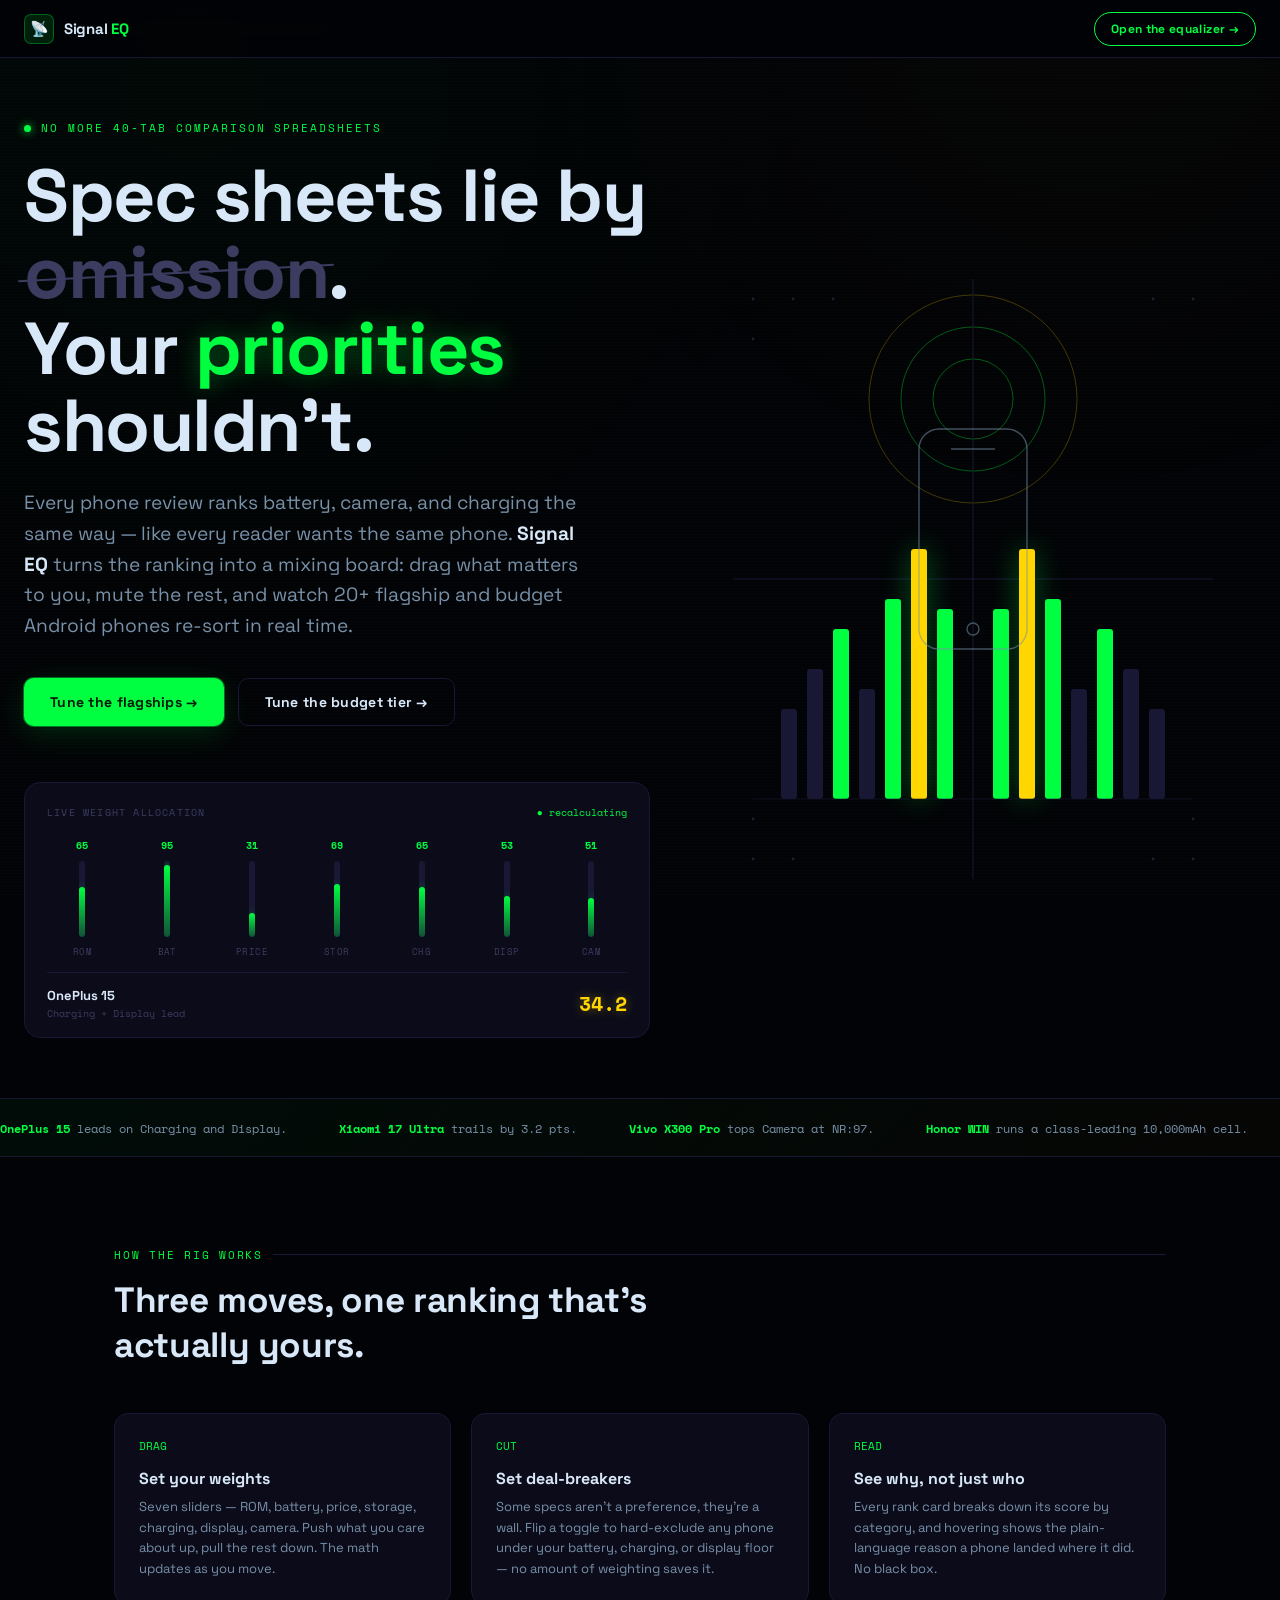
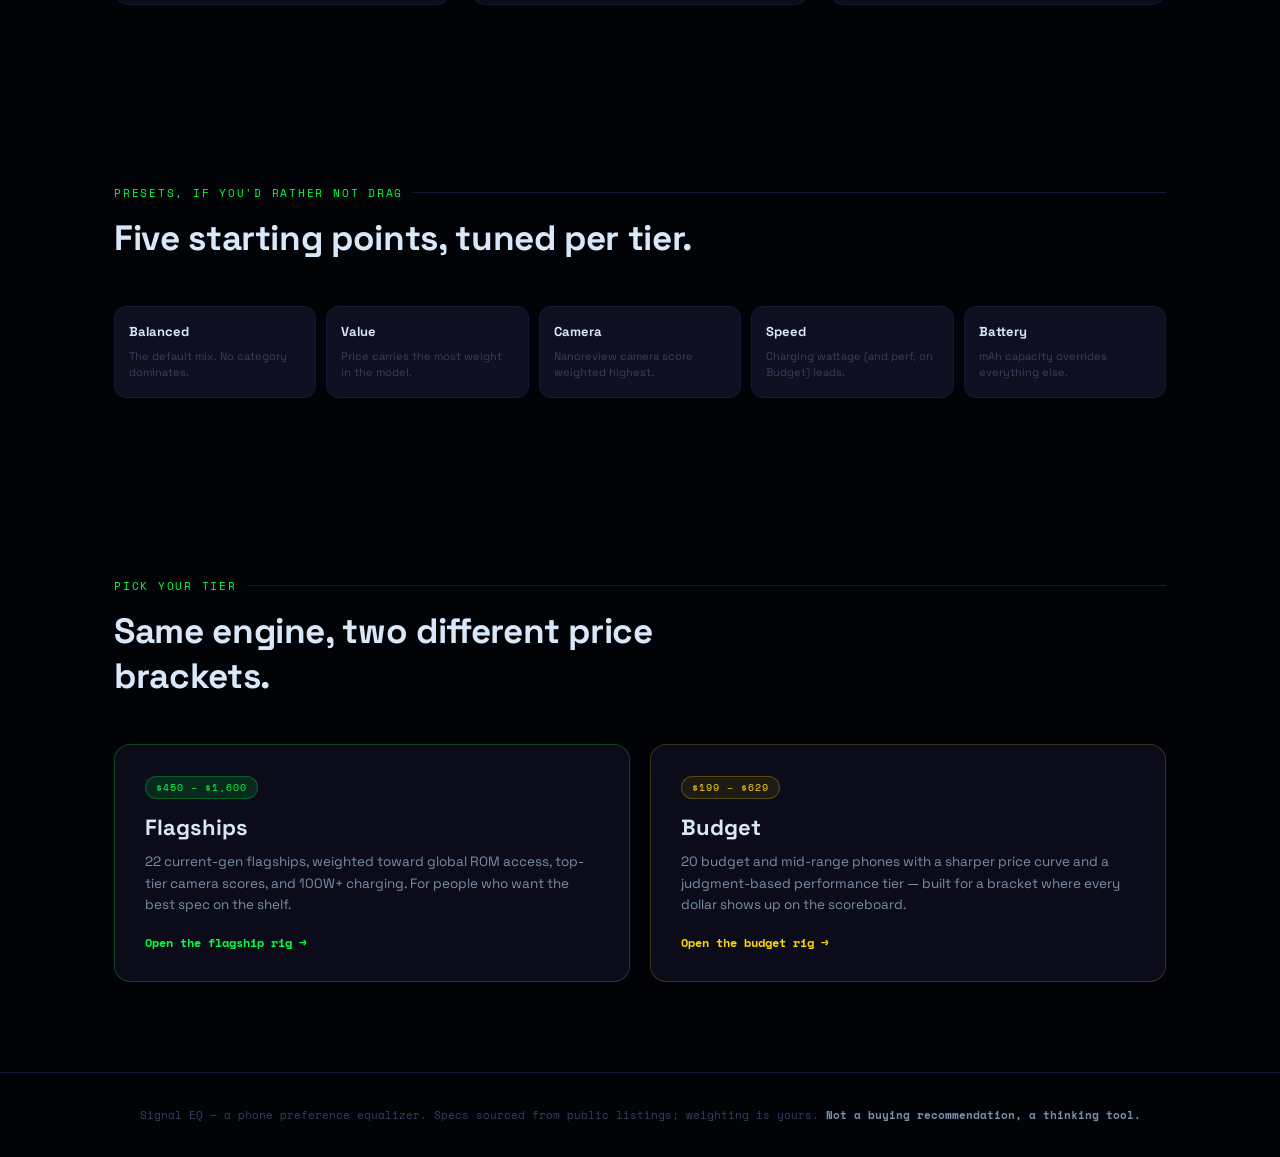
==== commit 403da452: "Update print statement from 'Hello' to 'Goodbye'" ====
--- a/index.html
+++ b/index.html
@@ -3,833 +3,475 @@
 <head>
 <meta charset="UTF-8">
 <meta name="viewport" content="width=device-width, initial-scale=1.0">
-<title>Signal EQ — Phone Equalizer</title>
+<title>Signal EQ — Stop reading spec sheets. Start dialing them in.</title>
 <link rel="preconnect" href="https://fonts.googleapis.com">
 <link rel="preconnect" href="https://fonts.gstatic.com" crossorigin>
 <link href="https://fonts.googleapis.com/css2?family=Space+Grotesk:wght@400;500;600;700;800&family=Space+Mono:wght@400;700&display=swap" rel="stylesheet">
 <style>
 :root {
   --void:   #020306;
-  --deep:   #06060E;
   --shell:  #0B0B1A;
   --card:   #0F0F22;
   --edge:   #181834;
-  --rim:    #252548;
   --green:  #00FF41;
   --gd:     rgba(0,255,65,0.12);
   --gd2:    rgba(0,255,65,0.06);
-  --red:    #FF1744;
-  --rd:     rgba(255,23,68,0.12);
   --gold:   #FFD600;
-  --gld:    rgba(255,214,0,0.12);
   --text:   #D8E8F8;
   --muted:  #3C3C60;
   --silver: #7890A8;
   --mono:   'Space Mono', monospace;
   --sans:   'Space Grotesk', system-ui, sans-serif;
 }
-*, *::before, *::after { box-sizing: border-box; margin: 0; padding: 0; }
-html { scroll-behavior: smooth; }
-body { font-family: var(--sans); background: var(--void); color: var(--text); }
-
-/* ── Scrollbars ──────────────────────────────── */
-::-webkit-scrollbar { width: 4px; }
-::-webkit-scrollbar-track { background: transparent; }
-::-webkit-scrollbar-thumb { background: var(--muted); border-radius: 2px; }
-::-webkit-scrollbar-thumb:hover { background: var(--green); }
-
-/* ── Header ──────────────────────────────────── */
-.hdr {
-  position: fixed; top: 0; left: 0; right: 0; z-index: 100;
-  height: 58px;
-  display: flex; align-items: center; justify-content: space-between;
-  padding: 0 20px;
-  background: rgba(2,3,6,0.9);
-  backdrop-filter: blur(20px);
-  border-bottom: 1px solid var(--edge);
-}
-.logo { display: flex; align-items: center; gap: 10px; text-decoration: none; }
-.logo-mark {
-  width: 30px; height: 30px; border-radius: 7px; flex-shrink: 0;
-  background: var(--gd); border: 1px solid rgba(0,255,65,.3);
-  display: grid; place-items: center; font-size: 15px;
-}
-.logo-text { font-size: 15px; font-weight: 800; letter-spacing: -.3px; color: var(--text); }
-.logo-text em { color: var(--green); font-style: normal; }
-.logo-tag { font-size: 9px; color: var(--muted); letter-spacing: .1em; text-transform: uppercase; margin-top: 1px; }
-
-.presets { display: flex; gap: 4px; }
-.pst {
-  font-family: var(--sans); font-size: 11px; font-weight: 600;
-  padding: 5px 11px; border-radius: 20px; cursor: pointer; letter-spacing: .03em;
-  border: 1px solid var(--edge); background: transparent; color: var(--muted);
-  transition: all .15s;
-}
-.pst:hover  { border-color: var(--green); color: var(--green); }
-.pst.on { border-color: var(--green); color: var(--green); background: var(--gd); box-shadow: 0 0 10px rgba(0,255,65,.15); }
-
-/* ── Layout ──────────────────────────────────── */
-.wrap {
-  display: grid;
-  grid-template-columns: 270px 1fr;
-  height: calc(100vh - 58px);
-  margin-top: 58px;
-}
-.panel, .main { overflow-y: auto; height: 100%; }
-.panel { border-right: 1px solid var(--edge); padding: 22px 18px; }
-.main  { padding: 18px 20px; }
-
-@media (max-width: 720px) {
-  body { overflow-y: auto; }
-  .wrap { display: block; height: auto; margin-top: 58px; }
-  .panel { overflow-y: visible; height: auto; border-right: none; border-bottom: 1px solid var(--edge); }
-  .main  { overflow-y: visible; height: auto; }
-  .presets { display: none; }
-}
-
-/* ── Section label ───────────────────────────── */
-.slbl {
-  font-size: 9px; font-weight: 700; letter-spacing: .12em; text-transform: uppercase;
-  color: var(--muted); margin-bottom: 14px;
-  display: flex; align-items: center; gap: 8px;
-}
-.slbl::after { content: ''; flex: 1; height: 1px; background: var(--edge); }
-
-/* ── Sliders ─────────────────────────────────── */
-.si { margin-bottom: 17px; }
-.si-row { display: flex; justify-content: space-between; align-items: center; margin-bottom: 6px; }
-.si-name { font-size: 13px; font-weight: 600; }
-.si-val {
-  font-family: var(--mono); font-size: 11px; font-weight: 700;
-  color: var(--green); min-width: 44px; text-align: right;
-  transition: color .15s;
-  text-shadow: 0 0 8px rgba(0,255,65,.5);
-}
-.si-val.lo { color: var(--muted); text-shadow: none; }
-.si-hint { font-size: 10.5px; color: var(--muted); margin-top: 3px; line-height: 1.4; }
-
-input[type=range] {
-  -webkit-appearance: none; appearance: none;
-  width: 100%; height: 3px; border-radius: 2px; outline: none; cursor: pointer;
-  background: var(--edge);
-}
-input[type=range]::-webkit-slider-thumb {
-  -webkit-appearance: none;
-  width: 15px; height: 15px; border-radius: 50%; cursor: pointer;
-  background: var(--green);
-  box-shadow: 0 0 10px rgba(0,255,65,.6);
-  transition: transform .1s;
-}
-input[type=range]::-webkit-slider-thumb:hover {
-  transform: scale(1.4);
-  box-shadow: 0 0 18px rgba(0,255,65,.9);
-}
-input[type=range]::-moz-range-thumb {
-  width: 15px; height: 15px; border-radius: 50%; border: none;
-  background: var(--green); box-shadow: 0 0 10px rgba(0,255,65,.6);
-}
-
-/* ── Deal-breaker toggles ────────────────────── */
-.db-row { display: flex; align-items: center; justify-content: space-between; margin-bottom: 12px; }
-.db-lbl { font-size: 12px; color: var(--silver); }
-.tog { position: relative; display: inline-block; width: 34px; height: 18px; }
-.tog input { opacity: 0; width: 0; height: 0; }
-.tslide {
-  position: absolute; inset: 0; border-radius: 18px;
-  background: var(--edge); cursor: pointer; transition: background .2s;
-}
-.tslide::before {
-  content: ''; position: absolute;
-  width: 12px; height: 12px; left: 3px; bottom: 3px;
-  border-radius: 50%; background: var(--muted); transition: .2s;
-}
-.tog input:checked + .tslide { background: rgba(0,255,65,.2); }
-.tog input:checked + .tslide::before { transform: translateX(16px); background: var(--green); box-shadow: 0 0 8px rgba(0,255,65,.7); }
-
-/* ── Why bar ─────────────────────────────────── */
-.why-bar {
-  background: linear-gradient(135deg, rgba(0,255,65,.05), rgba(255,23,68,.03));
-  border: 1px solid rgba(0,255,65,.2);
-  border-radius: 10px; padding: 12px 16px;
-  font-size: 13px; line-height: 1.65; color: var(--silver);
-  margin-bottom: 16px;
-}
-.why-bar strong { color: var(--green); font-weight: 700; }
-.why-bar em { color: #FF9800; font-style: normal; font-weight: 600; }
-
-.excl-note { font-size: 11.5px; color: var(--muted); margin-bottom: 12px; }
-.excl-note b { color: var(--red); }
-
-/* ── Rank cards ──────────────────────────────── */
-.rcard {
-  background: var(--shell);
-  border: 1px solid var(--edge);
-  border-left: 3px solid transparent;
-  border-radius: 12px; padding: 14px 16px;
-  margin-bottom: 8px;
-  position: relative; cursor: default;
-  transition: border-color .2s, background .2s, transform .15s;
-}
-.rcard:not(.excl):hover {
-  background: var(--card);
-  border-color: rgba(0,255,65,.25);
-  border-left-color: var(--green);
-  transform: translateX(3px);
-}
-.rcard.top {
-  background: var(--card);
-  border-left-color: var(--gold);
-  border-color: rgba(255,214,0,.3);
-  box-shadow: 0 0 20px rgba(255,214,0,.06);
-}
-.rcard.top::before {
-  content: ''; position: absolute; top: 0; left: 0; right: 0;
-  height: 1px; background: linear-gradient(90deg, var(--gold) 30%, transparent);
-  border-radius: 12px 12px 0 0;
-}
-.rcard.excl { opacity: .25; border-left-color: var(--red); border-color: var(--rd); cursor: default; }
-
-.rc-top { display: flex; align-items: flex-start; gap: 10px; margin-bottom: 9px; }
-.rc-rank {
-  font-family: var(--mono); font-size: 11px; font-weight: 700;
-  min-width: 26px; padding-top: 2px; text-align: center; flex-shrink: 0;
-}
-.r-gold   { color: var(--gold); text-shadow: 0 0 8px rgba(255,214,0,.6); }
-.r-silver { color: #B0BEC5; }
-.r-bronze { color: #A0785A; }
-.r-n      { color: var(--muted); }
-
-.rc-info { flex: 1; min-width: 0; }
-.rc-model {
-  font-size: 14px; font-weight: 700;
-  white-space: nowrap; overflow: hidden; text-overflow: ellipsis;
-  margin-bottom: 5px;
-}
-.rc-chips { display: flex; flex-wrap: wrap; gap: 4px; }
-.chip {
-  font-size: 10px; font-weight: 600; padding: 2px 7px;
-  border-radius: 20px; white-space: nowrap; letter-spacing: .02em;
-}
-.c-global { background: var(--gd); color: var(--green); border: 1px solid rgba(0,255,65,.2); }
-.c-china  { background: rgba(139,92,246,.1); color: #A78BFA; border: 1px solid rgba(139,92,246,.2); }
-.c-spec   { background: rgba(255,255,255,.04); color: var(--silver); border: 1px solid var(--edge); }
-.c-hot    { background: rgba(0,255,65,.12); color: var(--green); border: 1px solid rgba(0,255,65,.25); }
-.c-red    { background: var(--rd); color: var(--red); border: 1px solid rgba(255,23,68,.25); }
-
-.rc-score { text-align: right; flex-shrink: 0; }
-.sc-num {
-  font-family: var(--mono); font-size: 22px; font-weight: 700; line-height: 1;
-  color: var(--green); text-shadow: 0 0 12px rgba(0,255,65,.4);
-}
-.rcard.top .sc-num { color: var(--gold); text-shadow: 0 0 12px rgba(255,214,0,.4); }
-.sc-pct { font-family: var(--mono); font-size: 10px; color: var(--muted); margin-top: 2px; }
-
-.bar-t { height: 2px; background: var(--edge); border-radius: 2px; margin: 9px 0 8px; }
-.bar-f { height: 2px; border-radius: 2px; transition: width .35s ease; }
-.bar-g { background: linear-gradient(90deg, var(--green), rgba(0,255,65,.2)); }
-.bar-gold { background: linear-gradient(90deg, var(--gold), rgba(255,214,0,.2)); }
-
-.rc-bkd { display: flex; flex-wrap: wrap; gap: 3px; }
-.bd {
-  font-size: 10px; padding: 2px 5px; border-radius: 4px;
-  background: rgba(255,255,255,.025); border: 1px solid var(--edge);
-  color: var(--muted);
-}
-.bd b { font-family: var(--mono); font-weight: 400; color: var(--text); }
-.bd.hi b { color: var(--green); }
-
-.excl-r { font-size: 11px; color: var(--red); margin-top: 6px; }
-
-/* ── Hover Popup ─────────────────────────────── */
-#popup {
-  position: fixed; z-index: 200; pointer-events: none;
-  width: 280px;
-  background: var(--card);
-  border: 1px solid rgba(0,255,65,.3);
-  border-radius: 14px; padding: 16px;
-  box-shadow: 0 20px 60px rgba(0,0,0,.7), 0 0 30px rgba(0,255,65,.06);
-  opacity: 0; transform: translateY(6px) scale(.97);
-  transition: opacity .15s, transform .15s;
-}
-#popup.show { opacity: 1; transform: translateY(0) scale(1); }
-
-.pop-name {
-  font-size: 15px; font-weight: 800; color: var(--text);
-  margin-bottom: 12px; line-height: 1.2;
-  border-bottom: 1px solid var(--edge); padding-bottom: 10px;
-}
-.pop-grid {
-  display: grid; grid-template-columns: 1fr 1fr;
-  gap: 8px; margin-bottom: 12px;
-}
-.pop-spec { display: flex; flex-direction: column; gap: 2px; }
-.pop-spec-val {
-  font-family: var(--mono); font-size: 13px; font-weight: 700; color: var(--green);
-}
-.pop-spec-key { font-size: 10px; color: var(--muted); text-transform: uppercase; letter-spacing: .07em; }
-.pop-why {
-  background: var(--gd2); border: 1px solid var(--gd);
-  border-radius: 8px; padding: 10px 12px;
-  font-size: 12px; line-height: 1.6; color: var(--silver);
-}
-.pop-why b { color: var(--green); font-weight: 700; }
-.pop-why-label {
-  font-size: 9px; font-weight: 700; letter-spacing: .1em; text-transform: uppercase;
-  color: var(--green); margin-bottom: 4px;
-  opacity: .7;
-}
+*,*::before,*::after{box-sizing:border-box;margin:0;padding:0;}
+html{scroll-behavior:smooth;}
+body{font-family:var(--sans);background:var(--void);color:var(--text);overflow-x:hidden;}
+@media (prefers-reduced-motion: reduce){ *{animation-duration:.01ms !important; transition-duration:.01ms !important;} }
+
+::-webkit-scrollbar{width:4px;}
+::-webkit-scrollbar-track{background:transparent;}
+::-webkit-scrollbar-thumb{background:var(--muted);border-radius:2px;}
+
+/* ── bg texture ── */
+.noise{
+  position:fixed; inset:0; z-index:0; pointer-events:none; opacity:.5;
+  background-image:
+    radial-gradient(circle at 15% 10%, rgba(0,255,65,.05), transparent 45%),
+    radial-gradient(circle at 85% 0%, rgba(255,214,0,.04), transparent 40%);
+}
+.scan{
+  position:fixed; inset:0; z-index:0; pointer-events:none;
+  background:repeating-linear-gradient(180deg, rgba(255,255,255,.012) 0px, rgba(255,255,255,.012) 1px, transparent 1px, transparent 3px);
+}
+
+/* ── header ── */
+.hdr{
+  position:fixed; top:0; left:0; right:0; z-index:100; height:58px;
+  display:flex; align-items:center; justify-content:space-between; padding:0 24px;
+  background:rgba(2,3,6,.88); backdrop-filter:blur(20px); border-bottom:1px solid var(--edge);
+}
+.logo{display:flex;align-items:center;gap:10px;text-decoration:none;}
+.logo-mark{width:30px;height:30px;border-radius:7px;flex-shrink:0;background:var(--gd);border:1px solid rgba(0,255,65,.3);display:grid;place-items:center;font-size:15px;}
+.logo-text{font-size:15px;font-weight:800;letter-spacing:-.3px;color:var(--text);}
+.logo-text em{color:var(--green);font-style:normal;}
+.hdr-cta{
+  font-family:var(--sans);font-size:12px;font-weight:700;letter-spacing:.03em;
+  padding:8px 16px;border-radius:20px;border:1px solid var(--green);color:var(--green);
+  text-decoration:none;transition:all .15s;
+}
+.hdr-cta:hover{background:var(--gd);box-shadow:0 0 14px rgba(0,255,65,.2);}
+
+main{position:relative;z-index:1;}
+
+/* ── hero ── */
+.hero{
+  min-height:100vh; display:grid; grid-template-columns:1.05fr .95fr; align-items:center; gap:40px;
+  padding:120px 24px 60px; max-width:1280px; margin:0 auto;
+}
+.hero-copy{ min-width:0; }
+.hero-art{
+  position:relative; display:flex; align-items:center; justify-content:center;
+  opacity:0; animation:fadeUp 1s ease forwards; animation-delay:.3s;
+}
+.hero-art svg{ width:100%; max-width:480px; height:auto; }
+@media (max-width:980px){
+  .hero{ grid-template-columns:1fr; padding-top:96px; }
+  .hero-art{ order:-1; max-width:340px; margin:0 auto 8px; }
+  .hero-art svg{ max-width:280px; }
+}
+
+/* signature art tokens */
+.sig-bar{ transition: height .6s cubic-bezier(.34,1.56,.64,1), y .6s cubic-bezier(.34,1.56,.64,1); }
+.sig-green{ fill:var(--green); }
+.sig-gold{ fill:var(--gold); }
+.sig-dim{ fill:var(--edge); }
+.sig-line{ stroke:var(--edge); stroke-width:1; }
+.sig-ring{ fill:none; stroke:var(--green); stroke-width:1; opacity:.35; }
+.sig-ring2{ fill:none; stroke:var(--gold); stroke-width:1; opacity:.25; }
+.sig-dot{ fill:var(--muted); }
+.sig-phone{ fill:none; stroke:var(--silver); stroke-width:1.4; opacity:.55; }
+.sig-glow{ filter:drop-shadow(0 0 14px rgba(0,255,65,.35)); }
+#sigBars rect{ animation: sigBreath 5.5s ease-in-out infinite; transform-origin: center; transform-box: fill-box; }
+#sigBars rect:nth-child(2){ animation-delay:.15s; }
+#sigBars rect:nth-child(3){ animation-delay:.3s; }
+#sigBars rect:nth-child(4){ animation-delay:.45s; }
+#sigBars rect:nth-child(5){ animation-delay:.6s; }
+#sigBars rect:nth-child(6){ animation-delay:.75s; }
+#sigBars rect:nth-child(7){ animation-delay:.9s; }
+#sigBars rect:nth-child(8){ animation-delay:.9s; }
+#sigBars rect:nth-child(9){ animation-delay:.75s; }
+#sigBars rect:nth-child(10){ animation-delay:.6s; }
+#sigBars rect:nth-child(11){ animation-delay:.45s; }
+#sigBars rect:nth-child(12){ animation-delay:.3s; }
+#sigBars rect:nth-child(13){ animation-delay:.15s; }
+@keyframes sigBreath{ 0%,100%{ transform:scaleY(1); } 50%{ transform:scaleY(1.06); } }
+.sig-ring, .sig-ring2{ animation: sigPulse 3.4s ease-in-out infinite; }
+.sig-ring2{ animation-delay:.4s; }
+@keyframes sigPulse{ 0%,100%{ opacity:.18; } 50%{ opacity:.42; } }
+.eyebrow{
+  font-family:var(--mono); font-size:11px; letter-spacing:.18em; text-transform:uppercase;
+  color:var(--green); margin-bottom:22px; display:flex; align-items:center; gap:10px;
+  opacity:0; animation: fadeUp .6s ease forwards; animation-delay:.1s;
+}
+.eyebrow::before{content:'';width:7px;height:7px;border-radius:50%;background:var(--green);box-shadow:0 0 10px var(--green);animation:pulse 2s infinite;}
+@keyframes pulse{0%,100%{opacity:1;}50%{opacity:.3;}}
+
+h1{
+  font-size:clamp(2.4rem, 6vw, 4.6rem); font-weight:800; line-height:1.04; letter-spacing:-.02em;
+  max-width:880px; margin-bottom:24px;
+  opacity:0; animation: fadeUp .7s ease forwards; animation-delay:.2s;
+}
+h1 .g{color:var(--green); text-shadow:0 0 24px rgba(0,255,65,.35);}
+h1 .strike{position:relative; color:var(--muted);}
+h1 .strike::after{content:'';position:absolute;left:-2%;right:-2%;top:50%;height:2px;background:var(--muted);transform:rotate(-3deg);}
+
+.sub{
+  font-size:clamp(1rem,1.6vw,1.2rem); color:var(--silver); max-width:560px; line-height:1.6; margin-bottom:36px;
+  opacity:0; animation: fadeUp .7s ease forwards; animation-delay:.32s;
+}
+.sub b{color:var(--text);}
+
+.cta-row{display:flex; gap:14px; flex-wrap:wrap; margin-bottom:56px; opacity:0; animation:fadeUp .7s ease forwards; animation-delay:.44s;}
+.btn{
+  font-family:var(--sans); font-size:14px; font-weight:700; letter-spacing:.02em;
+  padding:14px 26px; border-radius:10px; text-decoration:none; display:inline-flex; align-items:center; gap:9px;
+  transition: transform .15s, box-shadow .15s;
+}
+.btn-primary{background:var(--green); color:#001a06; box-shadow:0 0 0 1px rgba(0,255,65,.4), 0 8px 30px rgba(0,255,65,.15);}
+.btn-primary:hover{transform:translateY(-2px); box-shadow:0 0 0 1px var(--green), 0 12px 36px rgba(0,255,65,.3);}
+.btn-ghost{background:transparent;border:1px solid var(--edge); color:var(--text);}
+.btn-ghost:hover{border-color:var(--silver); transform:translateY(-2px);}
+
+/* ── signature: live equalizer ── */
+.eq-rig{
+  opacity:0; animation:fadeUp .8s ease forwards; animation-delay:.5s;
+  background:var(--shell); border:1px solid var(--edge); border-radius:16px;
+  padding:22px 22px 16px; max-width:680px;
+}
+.eq-rig-top{display:flex; justify-content:space-between; align-items:baseline; margin-bottom:18px;}
+.eq-rig-label{font-family:var(--mono); font-size:10px; letter-spacing:.12em; text-transform:uppercase; color:var(--muted);}
+.eq-rig-live{font-family:var(--mono); font-size:10px; color:var(--green);}
+.eq-bands{display:flex; align-items:flex-end; gap:14px; height:120px; margin-bottom:6px;}
+.eq-band{flex:1; display:flex; flex-direction:column; align-items:center; gap:8px; height:100%; justify-content:flex-end;}
+.eq-track{
+  position:relative; width:6px; flex:1; background:var(--edge); border-radius:4px; overflow:hidden; cursor:pointer;
+}
+.eq-fill{
+  position:absolute; bottom:0; left:0; width:100%; border-radius:4px;
+  background:linear-gradient(180deg, var(--green), rgba(0,255,65,.25));
+  box-shadow:0 0 10px rgba(0,255,65,.35);
+  transition: height .5s cubic-bezier(.34,1.56,.64,1);
+}
+.eq-num{font-family:var(--mono); font-size:10px; color:var(--green); font-weight:700;}
+.eq-tag{font-family:var(--mono); font-size:9px; color:var(--muted); letter-spacing:.05em; text-transform:uppercase;}
+.eq-result{
+  margin-top:14px; padding-top:14px; border-top:1px solid var(--edge);
+  display:flex; justify-content:space-between; align-items:center;
+}
+.eq-result-name{font-size:13px; font-weight:700;}
+.eq-result-sub{font-family:var(--mono); font-size:10px; color:var(--muted); margin-top:2px;}
+.eq-result-score{font-family:var(--mono); font-size:20px; font-weight:700; color:var(--gold); text-shadow:0 0 12px rgba(255,214,0,.4);}
+
+@keyframes fadeUp{ from{opacity:0; transform:translateY(14px);} to{opacity:1; transform:translateY(0);} }
+
+/* ── how it works ── */
+.section{ max-width:1100px; margin:0 auto; padding:90px 24px; }
+.slabel{
+  font-family:var(--mono); font-size:11px; letter-spacing:.16em; text-transform:uppercase; color:var(--green);
+  display:flex; align-items:center; gap:10px; margin-bottom:14px;
+}
+.slabel::after{content:'';flex:1;height:1px;background:var(--edge);}
+.sec-title{font-size:clamp(1.6rem,3vw,2.2rem); font-weight:800; margin-bottom:46px; max-width:600px; letter-spacing:-.01em;}
+
+.steps{display:grid; grid-template-columns:repeat(3,1fr); gap:20px;}
+.step{
+  background:var(--shell); border:1px solid var(--edge); border-radius:14px; padding:24px;
+  position:relative; transition:border-color .2s, transform .2s;
+}
+.step:hover{border-color:rgba(0,255,65,.3); transform:translateY(-3px);}
+.step-mark{font-family:var(--mono); font-size:11px; color:var(--green); margin-bottom:14px;}
+.step h3{font-size:16px; font-weight:700; margin-bottom:8px;}
+.step p{font-size:13px; color:var(--silver); line-height:1.6;}
+
+@media (max-width:760px){ .steps{grid-template-columns:1fr;} }
+
+/* ── why bar live demo strip ── */
+.tape{
+  background:linear-gradient(135deg, rgba(0,255,65,.04), rgba(255,214,0,.02));
+  border-top:1px solid var(--edge); border-bottom:1px solid var(--edge);
+  padding:18px 0; overflow:hidden; white-space:nowrap;
+}
+.tape-inner{display:inline-block; animation:scroll 28s linear infinite;}
+.tape span{font-family:var(--mono); font-size:12px; color:var(--silver); margin-right:48px;}
+.tape span b{color:var(--green);}
+@keyframes scroll{ from{transform:translateX(0);} to{transform:translateX(-50%);} }
+
+/* ── presets grid ── */
+.pgrid{display:grid; grid-template-columns:repeat(5,1fr); gap:10px;}
+.pcard{
+  background:var(--card); border:1px solid var(--edge); border-radius:12px; padding:16px 14px;
+  transition:border-color .2s;
+}
+.pcard:hover{border-color:rgba(0,255,65,.3);}
+.pcard .pn{font-size:13px; font-weight:700; margin-bottom:8px;}
+.pcard .pd{font-size:11px; color:var(--muted); line-height:1.5;}
+@media (max-width:900px){ .pgrid{grid-template-columns:repeat(2,1fr);} }
+
+/* ── twin tools ── */
+.tools{display:grid; grid-template-columns:1fr 1fr; gap:20px;}
+@media (max-width:760px){ .tools{grid-template-columns:1fr;} }
+.tcard{
+  background:var(--shell); border:1px solid var(--edge); border-radius:16px; padding:30px;
+  text-decoration:none; color:var(--text); display:block; position:relative; overflow:hidden;
+  transition:border-color .2s, transform .2s;
+}
+.tcard:hover{transform:translateY(-3px);}
+.tcard.flag{border-color:rgba(0,255,65,.25);}
+.tcard.flag:hover{border-color:var(--green); box-shadow:0 0 30px rgba(0,255,65,.08);}
+.tcard.bud{border-color:rgba(255,214,0,.2);}
+.tcard.bud:hover{border-color:var(--gold); box-shadow:0 0 30px rgba(255,214,0,.08);}
+.tcard .ttag{font-family:var(--mono); font-size:10px; letter-spacing:.1em; text-transform:uppercase; margin-bottom:14px; display:inline-block; padding:3px 10px; border-radius:20px;}
+.tcard.flag .ttag{color:var(--green); background:var(--gd); border:1px solid rgba(0,255,65,.25);}
+.tcard.bud .ttag{color:var(--gold); background:rgba(255,214,0,.08); border:1px solid rgba(255,214,0,.25);}
+.tcard h3{font-size:22px; font-weight:800; margin-bottom:10px;}
+.tcard p{font-size:13.5px; color:var(--silver); line-height:1.6; margin-bottom:18px;}
+.tcard .tgo{font-family:var(--mono); font-size:12px; font-weight:700; display:flex; align-items:center; gap:6px;}
+.tcard.flag .tgo{color:var(--green);}
+.tcard.bud .tgo{color:var(--gold);}
+
+/* ── footer ── */
+.ftr{
+  border-top:1px solid var(--edge); padding:34px 24px; text-align:center;
+  font-family:var(--mono); font-size:11px; color:var(--muted);
+}
+.ftr b{color:var(--silver);}
 </style>
 </head>
 <body>
 
+<div class="noise"></div>
+<div class="scan"></div>
+
 <header class="hdr">
-  <a href="index.html" class="logo">
+  <a href="#" class="logo">
     <div class="logo-mark">📡</div>
-    <div>
-      <div class="logo-text">Signal <em>EQ</em></div>
-      <div class="logo-tag">Phone preference equalizer</div>
-    </div>
+    <div class="logo-text">Signal <em>EQ</em></div>
   </a>
-  <div class="presets" id="presets">
-    <a href="index.html" class="pst" style="text-decoration:none">Flagships</a>
-    <a href="index_budget_phones.html" class="pst on" style="text-decoration:none">Budget</a>
+  <a href="flagships.html" class="hdr-cta">Open the equalizer →</a>
+</header>
+
+<main>
+  <section class="hero">
+    <div class="hero-copy">
+      <div class="eyebrow">No more 40-tab comparison spreadsheets</div>
+      <h1>Spec sheets lie by <span class="strike">omission</span>.<br>Your <span class="g">priorities</span> shouldn't.</h1>
+      <p class="sub">Every phone review ranks battery, camera, and charging the same way — like every reader wants the same phone. <b>Signal EQ</b> turns the ranking into a mixing board: drag what matters to you, mute the rest, and watch 20+ flagship and budget Android phones re-sort in real time.</p>
+      <div class="cta-row">
+        <a href="flagships.html" class="btn btn-primary">Tune the flagships →</a>
+        <a href="index_budget_phones.html" class="btn btn-ghost">Tune the budget tier →</a>
+      </div>
+
+      <div class="eq-rig">
+        <div class="eq-rig-top">
+          <span class="eq-rig-label">Live weight allocation</span>
+          <span class="eq-rig-live" id="liveTag">● recalculating</span>
+        </div>
+        <div class="eq-bands" id="eqBands"></div>
+        <div class="eq-result">
+          <div>
+            <div class="eq-result-name" id="eqWinner">—</div>
+            <div class="eq-result-sub" id="eqWinnerSub">drag a band, change the winner</div>
+          </div>
+          <div class="eq-result-score" id="eqScore">—</div>
+        </div>
+      </div>
+    </div>
+
+    <div class="hero-art" aria-hidden="true">
+      <svg viewBox="0 0 480 600" xmlns="http://www.w3.org/2000/svg">
+        <!-- dot grid -->
+        <g class="sig-dot" opacity="0.5">
+          <circle cx="20" cy="20" r="1.4"></circle><circle cx="60" cy="20" r="1.4"></circle><circle cx="100" cy="20" r="1.4"></circle>
+          <circle cx="20" cy="60" r="1.4"></circle><circle cx="460" cy="20" r="1.4"></circle><circle cx="420" cy="20" r="1.4"></circle>
+          <circle cx="20" cy="580" r="1.4"></circle><circle cx="60" cy="580" r="1.4"></circle><circle cx="460" cy="580" r="1.4"></circle>
+          <circle cx="420" cy="580" r="1.4"></circle><circle cx="20" cy="540" r="1.4"></circle><circle cx="460" cy="540" r="1.4"></circle>
+        </g>
+
+        <!-- signal rings emanating from top of phone -->
+        <g>
+          <circle class="sig-ring" cx="240" cy="120" r="40"></circle>
+          <circle class="sig-ring" cx="240" cy="120" r="72"></circle>
+          <circle class="sig-ring2" cx="240" cy="120" r="104"></circle>
+        </g>
+
+        <!-- faint axis lines -->
+        <line class="sig-line" x1="0" y1="300" x2="480" y2="300"></line>
+        <line class="sig-line" x1="240" y1="0" x2="240" y2="600"></line>
+
+        <!-- EQ bars rising into the phone silhouette -->
+        <g id="sigBars">
+          <!-- left-side raw spec bars, short -> tall, dim -> green -->
+          <rect class="sig-bar sig-dim"   x="48"  y="430" width="16" height="90"  rx="3"></rect>
+          <rect class="sig-bar sig-dim"   x="74"  y="390" width="16" height="130" rx="3"></rect>
+          <rect class="sig-bar sig-green" x="100" y="350" width="16" height="170" rx="3"></rect>
+          <rect class="sig-bar sig-dim"   x="126" y="410" width="16" height="110" rx="3"></rect>
+          <rect class="sig-bar sig-green" x="152" y="320" width="16" height="200" rx="3"></rect>
+          <rect class="sig-bar sig-gold sig-glow" x="178" y="270" width="16" height="250" rx="3"></rect>
+          <rect class="sig-bar sig-green" x="204" y="330" width="16" height="190" rx="3"></rect>
+
+          <!-- right-side mirrored bars, tall -> short, fading into silver/phone tone -->
+          <rect class="sig-bar sig-green" x="260" y="330" width="16" height="190" rx="3"></rect>
+          <rect class="sig-bar sig-gold sig-glow" x="286" y="270" width="16" height="250" rx="3"></rect>
+          <rect class="sig-bar sig-green" x="312" y="320" width="16" height="200" rx="3"></rect>
+          <rect class="sig-bar sig-dim"   x="338" y="410" width="16" height="110" rx="3"></rect>
+          <rect class="sig-bar sig-green" x="364" y="350" width="16" height="170" rx="3"></rect>
+          <rect class="sig-bar sig-dim"   x="390" y="390" width="16" height="130" rx="3"></rect>
+          <rect class="sig-bar sig-dim"   x="416" y="430" width="16" height="90"  rx="3"></rect>
+        </g>
+
+        <!-- phone silhouette outline, sitting on top of the bars like a held instrument -->
+        <rect class="sig-phone" x="186" y="150" width="108" height="220" rx="20"></rect>
+        <line class="sig-phone" x1="218" y1="170" x2="262" y2="170"></line>
+        <circle class="sig-phone" cx="240" cy="350" r="6"></circle>
+
+        <!-- baseline -->
+        <line class="sig-line" x1="20" y1="520" x2="460" y2="520" stroke-width="1.5" opacity="0.6"></line>
+      </svg>
+    </div>
+  </section>
+
+  <div class="tape">
+    <div class="tape-inner">
+      <span><b>OnePlus 15</b> leads on Charging and Display.</span>
+      <span><b>Xiaomi 17 Ultra</b> trails by 3.2 pts.</span>
+      <span><b>Vivo X300 Pro</b> tops Camera at NR:97.</span>
+      <span><b>Honor WIN</b> runs a class-leading 10,000mAh cell.</span>
+      <span><b>OnePlus 15</b> leads on Charging and Display.</span>
+      <span><b>Xiaomi 17 Ultra</b> trails by 3.2 pts.</span>
+      <span><b>Vivo X300 Pro</b> tops Camera at NR:97.</span>
+      <span><b>Honor WIN</b> runs a class-leading 10,000mAh cell.</span>
+    </div>
   </div>
-</header>
-    
-<div class="wrap">
-  <aside class="panel">
-    <div class="slbl">Weight allocation</div>
-    <div id="sl-wrap"></div>
-    <div style="margin-top:20px">
-      <div class="slbl">Deal-breakers</div>
-      <div id="db-wrap"></div>
-    </div>
-  </aside>
-
-  <main class="main">
-    <div id="why-wrap"></div>
-    <div id="excl-note"></div>
-    <div id="cards-wrap"></div>
-  </main>
-</div>
-
-<!-- Hover popup -->
-<div id="popup">
-  <div class="pop-name" id="pop-name"></div>
-  <div class="pop-grid" id="pop-grid"></div>
-  <div class="pop-why">
-    <div class="pop-why-label">★ Why it ranks here</div>
-    <div id="pop-why"></div>
-  </div>
-</div>
+
+  <section class="section">
+    <div class="slabel">How the rig works</div>
+    <h2 class="sec-title">Three moves, one ranking that's actually yours.</h2>
+    <div class="steps">
+      <div class="step">
+        <div class="step-mark">DRAG</div>
+        <h3>Set your weights</h3>
+        <p>Seven sliders — ROM, battery, price, storage, charging, display, camera. Push what you care about up, pull the rest down. The math updates as you move.</p>
+      </div>
+      <div class="step">
+        <div class="step-mark">CUT</div>
+        <h3>Set deal-breakers</h3>
+        <p>Some specs aren't a preference, they're a wall. Flip a toggle to hard-exclude any phone under your battery, charging, or display floor — no amount of weighting saves it.</p>
+      </div>
+      <div class="step">
+        <div class="step-mark">READ</div>
+        <h3>See why, not just who</h3>
+        <p>Every rank card breaks down its score by category, and hovering shows the plain-language reason a phone landed where it did. No black box.</p>
+      </div>
+    </div>
+  </section>
+
+  <section class="section">
+    <div class="slabel">Presets, if you'd rather not drag</div>
+    <h2 class="sec-title">Five starting points, tuned per tier.</h2>
+    <div class="pgrid">
+      <div class="pcard"><div class="pn">Balanced</div><div class="pd">The default mix. No category dominates.</div></div>
+      <div class="pcard"><div class="pn">Value</div><div class="pd">Price carries the most weight in the model.</div></div>
+      <div class="pcard"><div class="pn">Camera</div><div class="pd">Nanoreview camera score weighted highest.</div></div>
+      <div class="pcard"><div class="pn">Speed</div><div class="pd">Charging wattage (and perf, on Budget) leads.</div></div>
+      <div class="pcard"><div class="pn">Battery</div><div class="pd">mAh capacity overrides everything else.</div></div>
+    </div>
+  </section>
+
+  <section class="section">
+    <div class="slabel">Pick your tier</div>
+    <h2 class="sec-title">Same engine, two different price brackets.</h2>
+    <div class="tools">
+      <a href="flagships.html" class="tcard flag">
+        <span class="ttag">$450 – $1,600</span>
+        <h3>Flagships</h3>
+        <p>22 current-gen flagships, weighted toward global ROM access, top-tier camera scores, and 100W+ charging. For people who want the best spec on the shelf.</p>
+        <span class="tgo">Open the flagship rig →</span>
+      </a>
+      <a href="index_budget_phones.html" class="tcard bud">
+        <span class="ttag">$199 – $629</span>
+        <h3>Budget</h3>
+        <p>20 budget and mid-range phones with a sharper price curve and a judgment-based performance tier — built for a bracket where every dollar shows up on the scoreboard.</p>
+        <span class="tgo">Open the budget rig →</span>
+      </a>
+    </div>
+  </section>
+
+  <footer class="ftr">
+    Signal EQ — a phone preference equalizer. Specs sourced from public listings; weighting is yours. <b>Not a buying recommendation, a thinking tool.</b>
+  </footer>
+</main>
 
 <script>
-// ── Data ──────────────────────────────────────────────────────
-const PHONES = [
-  {
-    "model": "Honor 400",
-    "bat": 7200,
-    "chg": 80,
-    "cam": 81,
-    "disp": 6.55,
-    "stor": 256,
-    "ram": 12,
-    "price": 439,
-    "os": "china"
-  },
-  {
-    "model": "Honor 600 SUPER Edition",
-    "bat": 8600,
-    "chg": 80,
-    "cam": 87,
-    "disp": 6.57,
-    "stor": 256,
-    "ram": 12,
-    "price": 599,
-    "os": "china"
-  },
-  {
-    "model": "Honor GT",
-    "bat": 5300,
-    "chg": 80,
-    "cam": 75,
-    "disp": 6.7,
-    "stor": 256,
-    "ram": 12,
-    "price": 399,
-    "os": "china"
-  },
-  {
-    "model": "Honor power 2",
-    "bat": 10080,
-    "chg": 80,
-    "cam": 72,
-    "disp": 6.79,
-    "stor": 256,
-    "ram": 12,
-    "price": 499,
-    "os": "china"
-  },
-  {
-    "model": "Redmi Note 14",
-    "bat": 5110,
-    "chg": 45,
-    "cam": 64,
-    "disp": 6.67,
-    "stor": 256,
-    "ram": 12,
-    "price": 199,
-    "os": "china"
-  },
-  {
-    "model": "Nothing Phone 3A Pro",
-    "bat": 5000,
-    "chg": 45,
-    "cam": 77,
-    "disp": 6.77,
-    "stor": 256,
-    "ram": 12,
-    "price": 449,
-    "os": "china"
-  },
-  {
-    "model": "OPPO Reno 16",
-    "bat": 6700,
-    "chg": 80,
-    "cam": 85,
-    "disp": 6.32,
-    "stor": 256,
-    "ram": 12,
-    "price": 599,
-    "os": "china"
-  },
-  {
-    "model": "Realme GT 8",
-    "bat": 7000,
-    "chg": 100,
-    "cam": 83,
-    "disp": 6.79,
-    "stor": 256,
-    "ram": 12,
-    "price": 499,
-    "os": "china"
-  },
-  {
-    "model": "OnePlus Ace 6",
-    "bat": 7800,
-    "chg": 120,
-    "cam": 77,
-    "disp": 6.83,
-    "stor": 256,
-    "ram": 12,
-    "price": 479,
-    "os": "china"
-  },
-  {
-    "model": "Realme 15 Pro",
-    "bat": 7000,
-    "chg": 80,
-    "cam": 70,
-    "disp": 6.8,
-    "stor": 256,
-    "ram": 12,
-    "price": 389,
-    "os": "china"
-  },
-  {
-    "model": "Redmagic 10 Air",
-    "bat": 6000,
-    "chg": 80,
-    "cam": 61,
-    "disp": 6.8,
-    "stor": 256,
-    "ram": 12,
-    "price": 539,
-    "os": "china"
-  },
-  {
-    "model": "Realme 12 Pro Plus",
-    "bat": 5000,
-    "chg": 67,
-    "cam": 66,
-    "disp": 6.7,
-    "stor": 256,
-    "ram": 12,
-    "price": 339,
-    "os": "china"
-  },
-  {
-    "model": "Xiaomi 17T",
-    "bat": 7000,
-    "chg": 67,
-    "cam": 88,
-    "disp": 6.59,
-    "stor": 256,
-    "ram": 12,
-    "price": 549,
-    "os": "china"
-  },
-  {
-    "model": "OnePlus Turbo 6",
-    "bat": 9000,
-    "chg": 80,
-    "cam": 74,
-    "disp": 6.78,
-    "stor": 256,
-    "ram": 12,
-    "price": 429,
-    "os": "china"
-  },
-  {
-    "model": "Redmi K90 Max",
-    "bat": 8550,
-    "chg": 100,
-    "cam": 77,
-    "disp": 6.83,
-    "stor": 256,
-    "ram": 12,
-    "price": 499,
-    "os": "china"
-  },
-  {
-    "model": "OnePlus Ace 6T",
-    "bat": 8300,
-    "chg": 100,
-    "cam": 82,
-    "disp": 6.83,
-    "stor": 256,
-    "ram": 12,
-    "price": 429,
-    "os": "china"
-  },
-  {
-    "model": "Redmi K90",
-    "bat": 7100,
-    "chg": 100,
-    "cam": 79,
-    "disp": 6.59,
-    "stor": 256,
-    "ram": 12,
-    "price": 439,
-    "os": "china"
-  },
-  {
-    "model": "Redmi K90 Pro Max",
-    "bat": 7560,
-    "chg": 100,
-    "cam": 82,
-    "disp": 6.9,
-    "stor": 256,
-    "ram": 12,
-    "price": 629,
-    "os": "china"
-  },
-  {
-    "model": "Redmi Note 14 Pro Plus",
-    "bat": 6200,
-    "chg": 90,
-    "cam": 69,
-    "disp": 6.67,
-    "stor": 256,
-    "ram": 12,
-    "price": 299,
-    "os": "china"
-  },
-  {
-    "model": "OnePlus Turbo 6X Pro",
-    "bat": 8000,
-    "chg": 80,
-    "cam": 68,
-    "disp": 6.78,
-    "stor": 256,
-    "ram": 12,
-    "price": 319,
-    "os": "china"
-  }
+// Mini live equalizer demo — purely illustrative, cycles through example weightings
+const BANDS = [
+  { tag:'ROM',  base:60 },
+  { tag:'BAT',  base:75 },
+  { tag:'PRICE',base:35 },
+  { tag:'STOR', base:55 },
+  { tag:'CHG',  base:80 },
+  { tag:'DISP', base:40 },
+  { tag:'CAM',  base:50 },
 ];
-
-// ── Base scoring (Budget v1 — tuned for $300-700 bracket) ────
-const BASE_MAX = { os:18, bat:23, price:28, stor:20, chg:22, disp:12, cam:15, perf:20 };
-
-function base(p) {
-  const bat = p.bat < 6000 ? 0 : p.bat <= 7500 ? ((p.bat-6000)/1500)*20 : p.bat >= 10000 ? 23 : 20+((p.bat-7500)/2500)*3;
-
-  // Price: sharper curve for $300-700 bracket — full pts to ~$380, steep taper to $700, gentle decay after
-  const pr = p.price <= 380 ? 28
-           : p.price <= 550 ? 28-((p.price-380)/170)*14   // 28 -> 14
-           : p.price <= 700 ? 14-((p.price-550)/150)*9    // 14 -> 5
-           : p.price <= 1000 ? 5-((p.price-700)/300)*4    // 5 -> 1
-           : Math.max(0, 1*Math.exp(-0.002*(p.price-1000)));
-
-  const cam = p.cam >= 95 ? 13+((p.cam-95)/5)*2 : p.cam >= 85 ? 10+((p.cam-85)/10)*3 : p.cam >= 70 ? 5+((p.cam-70)/15)*5 : Math.max(0,(p.cam/70)*5);
-
-  // Display: gradual curve, no exclusion — small screens lose points smoothly, not to zero
-  const disp = p.disp >= 6.9  ? 12
-             : p.disp >= 6.78 ? 10
-             : p.disp >= 6.6  ? 8
-             : p.disp >= 6.4  ? 6
-             : Math.max(3, (p.disp/6.4)*6);
-
-  // Charging: finer budget-tier breakpoints (33/67/80/100/120W) instead of flagship cliffs
-  const chg = p.chg >= 120 ? 22
-            : p.chg >= 100 ? 16
-            : p.chg >= 80  ? 12
-            : p.chg >= 67  ? 8
-            : p.chg >= 33  ? 4
-            : 1;
-
-  // Performance: judgment-based tier (1-10 manual rating), not raw benchmarks — avoids gaming-hype skew
-  const perf = Math.max(0, Math.min(20, (p.perf||0) * 2));
-
-  return {
-    os: p.os === 'global' ? 18 : 14,   // narrower gap — global ROM rarer & less decisive at this price
-    bat,
-    price: pr,
-    stor: p.stor >= 1024 ? 20 : p.stor >= 512 ? 15 : p.stor >= 256 ? 10 : 5,
-    chg,
-    disp,
-    cam,
-    perf,
-  };
-}
-
-// ── Config (Budget tier) ───────────────────────────────────────
-const CATS = [
-  { key:'price', label:'Price',          hint:'Full pts to ~$380 · steep taper to $700 · gradual after — this is THE bracket where $ matters',  dflt:28, max:45 },
-  { key:'bat',   label:'Battery',        hint:'Sweet spot 6000–7500 mAh · smaller bonus above 7500',   dflt:23, max:40 },
-  { key:'perf',  label:'Performance',    hint:'Judgment-based tier (not raw benchmarks) — smooth daily use & light gaming, no hype skew',  dflt:20, max:35 },
-  { key:'chg',   label:'Charging',       hint:'120W=22 · 100W=16 · 80W=12 · 67W=8 · 33W=4 — finer steps for budget reality',  dflt:22, max:35 },
-  { key:'cam',   label:'Camera',         hint:'Nanoreview composite 0–100 maps to 0–15 pts · unrated cameras are estimates',  dflt:15, max:30 },
-  { key:'stor',  label:'Storage',        hint:'256 GB = 10 · 512 GB = 15 · 1 TB = 20',                  dflt:20, max:30 },
-  { key:'os',    label:'Global ROM',     hint:'18 pts global vs 14 pts china — present but not decisive at this price',  dflt:18, max:30 },
-  { key:'disp',  label:'Display',        hint:'Gradual curve, no exclusion — smaller screens lose points smoothly, never zeroed',     dflt:12, max:20 },
+const WINNERS = [
+  { name:'OnePlus 15', sub:'Charging + Display lead', score:'34.2' },
+  { name:'Xiaomi 17 Ultra', sub:'Camera + Storage lead', score:'31.8' },
+  { name:'Vivo X300 Pro', sub:'Camera dominant, NR:97', score:'29.6' },
+  { name:'Honor WIN', sub:'Battery far ahead, 10k mAh', score:'33.1' },
+  { name:'Iqoo 15 Ultra', sub:'Storage + Charging lead', score:'30.4' },
 ];
-const DBS = [
-  { key:'bat',  label:'Battery < 5000 mAh', test: p => p.bat  < 5000  },
-  { key:'chg',  label:'Charging < 33 W',    test: p => p.chg  < 33    },
-];
-const PRESETS = {
-  balanced: { os:18, bat:23, price:28, stor:20, chg:22, disp:12, cam:15, perf:20 },
-  value:    { os:14, bat:18, price:40, stor:12, chg:16, disp:8,  cam:10, perf:14 },
-  camera:   { os:14, bat:15, price:18, stor:12, chg:14, disp:10, cam:30, perf:12 },
-  speed:    { os:14, bat:14, price:15, stor:12, chg:30, disp:10, cam:10, perf:30 },
-  battery:  { os:12, bat:40, price:18, stor:10, chg:16, disp:8,  cam:8,  perf:10 },
-};
-const CLABEL = { os:'ROM', bat:'Battery', price:'Price', stor:'Storage', chg:'Charging', disp:'Display', cam:'Camera', perf:'Performance' };
-
-let W  = { ...PRESETS.balanced };
-let DB = { bat:true, chg:true };
-
-// ── Build presets ─────────────────────────────────────────────
-const pWrap = document.getElementById('presets');
-Object.keys(PRESETS).forEach(k => {
-  const b = document.createElement('button');
-  b.className = 'pst' + (k==='balanced'?' on':'');
-  b.textContent = k[0].toUpperCase()+k.slice(1);
-  b.dataset.p = k;
-  b.addEventListener('click', () => {
-    W = { ...PRESETS[k] };
-    CATS.forEach(c => { document.getElementById(`sl-${c.key}`).value = W[c.key]; syncLbl(c.key); });
-    document.querySelectorAll('.pst').forEach(x => x.classList.toggle('on', x.dataset.p===k));
-    render();
+
+const wrap = document.getElementById('eqBands');
+const fills = [];
+BANDS.forEach((b) => {
+  const band = document.createElement('div');
+  band.className = 'eq-band';
+  band.innerHTML = `
+    <span class="eq-num" data-num>${b.base}</span>
+    <div class="eq-track"><div class="eq-fill" style="height:${b.base}%"></div></div>
+    <span class="eq-tag">${b.tag}</span>`;
+  wrap.appendChild(band);
+  fills.push(band.querySelector('.eq-fill'));
+});
+
+let i = 0;
+function cycle() {
+  BANDS.forEach((b, idx) => {
+    const jitter = Math.round((Math.random()*50)-25);
+    const val = Math.max(8, Math.min(95, b.base + jitter));
+    fills[idx].style.height = val + '%';
+    fills[idx].parentElement.parentElement.querySelector('[data-num]').textContent = val;
   });
-  pWrap.appendChild(b);
-});
-
-// ── Build sliders ─────────────────────────────────────────────
-const slWrap = document.getElementById('sl-wrap');
-CATS.forEach(c => {
-  const d = document.createElement('div');
-  d.className = 'si';
-  d.innerHTML = `
-    <div class="si-row">
-      <span class="si-name">${c.label}</span>
-      <span class="si-val" id="sv-${c.key}">${c.dflt} pts</span>
-    </div>
-    <input type="range" min="0" max="${c.max}" step="1" value="${c.dflt}" id="sl-${c.key}" aria-label="${c.label}">
-    <div class="si-hint">${c.hint}</div>`;
-  slWrap.appendChild(d);
-  d.querySelector('input').addEventListener('input', e => {
-    W[c.key] = +e.target.value;
-    syncLbl(c.key);
-    document.querySelectorAll('.pst').forEach(x => x.classList.remove('on'));
-    render();
+  const w = WINNERS[i % WINNERS.length];
+  document.getElementById('eqWinner').textContent = w.name;
+  document.getElementById('eqWinnerSub').textContent = w.sub;
+  document.getElementById('eqScore').textContent = w.score;
+  i++;
+}
+cycle();
+setInterval(cycle, 2600);
+
+// click a track to nudge it manually (just visual delight, not wired to real scoring)
+document.querySelectorAll('.eq-track').forEach(track => {
+  track.addEventListener('click', (e) => {
+    const rect = track.getBoundingClientRect();
+    const pct = Math.round(100 - ((e.clientY - rect.top) / rect.height) * 100);
+    const v = Math.max(5, Math.min(98, pct));
+    track.querySelector('.eq-fill').style.height = v + '%';
+    track.parentElement.querySelector('[data-num]').textContent = v;
+    document.getElementById('liveTag').textContent = '● updated';
+    setTimeout(()=>document.getElementById('liveTag').textContent='● recalculating', 800);
   });
 });
-function syncLbl(k) {
-  const el = document.getElementById(`sv-${k}`);
-  el.textContent = W[k]+' pts';
-  el.className = 'si-val' + (W[k] < 4 ? ' lo' : '');
-}
-
-// ── Build toggles ─────────────────────────────────────────────
-const dbWrap = document.getElementById('db-wrap');
-DBS.forEach(db => {
-  const d = document.createElement('div');
-  d.className = 'db-row';
-  d.innerHTML = `<span class="db-lbl">${db.label}</span>
-    <label class="tog"><input type="checkbox" checked id="db-${db.key}"><span class="tslide"></span></label>`;
-  dbWrap.appendChild(d);
-  d.querySelector('input').addEventListener('change', e => { DB[db.key] = e.target.checked; render(); });
-});
-
-// ── Score ─────────────────────────────────────────────────────
-function excl(p) { return DBS.filter(db => DB[db.key] && db.test(p)).map(db => db.label); }
-
-function score(p) {
-  const b = base(p); const w = {}; let t = 0;
-  for (const k in b) { w[k] = BASE_MAX[k]>0 ? b[k]*(W[k]/BASE_MAX[k]) : 0; t += w[k]; }
-  return { b, w, total: Math.round(t*10)/10 };
-}
-
-// ── "Why it rocks" ────────────────────────────────────────────
-function whyText(p, sc, rank) {
-  const lines = [];
-  if (p.os === 'global') lines.push(`<b>Only global ROM phone</b> — direct Google updates & broader app support.`);
-  if (p.chg >= 120) lines.push(`<b>120W charging</b> tops the field — back to full in ~30 min.`);
-  if (p.bat >= 9000) lines.push(`<b>${(p.bat/1000).toFixed(0)}k mAh battery</b> is in a class of its own.`);
-  else if (p.bat >= 7400) lines.push(`<b>${p.bat} mAh battery</b> hits the sweet spot perfectly.`);
-  if (p.cam >= 95) lines.push(`<b>NR:${p.cam}</b> — top-tier real-world camera performance.`);
-  else if (p.cam >= 90) lines.push(`<b>NR:${p.cam} camera</b> is excellent for everyday shooting.`);
-  if (p.price <= 650 && p.chg >= 100) lines.push(`Strong specs at just <b>$${p.price}</b> — exceptional value.`);
-  if (p.stor >= 512) lines.push(`<b>${p.stor}GB storage</b> — no compromises on space.`);
-  if (!lines.length) {
-    const sorted = Object.entries(sc.w).sort((a,b)=>b[1]-a[1]);
-    const phrases = { os:'Global ROM gives the edge',bat:'Battery life leads',price:'Best value proposition',stor:'Storage stands out',chg:'Charging speed dominates',disp:'Display size is ideal',cam:'Camera quality shines' };
-    lines.push(phrases[sorted[0][0]] || 'Balanced across all categories.');
-  }
-  return lines.slice(0,2).join(' ');
-}
-
-// ── Popup ─────────────────────────────────────────────────────
-const popup  = document.getElementById('popup');
-const popName= document.getElementById('pop-name');
-const popGrid= document.getElementById('pop-grid');
-const popWhy = document.getElementById('pop-why');
-let hideTimer;
-
-function showPopup(p, sc, rank, rect) {
-  clearTimeout(hideTimer);
-  popName.textContent = p.model;
-  popGrid.innerHTML = [
-    { val: `${(p.bat/1000).toFixed(1)}k mAh`, key:'Battery' },
-    { val: `${p.chg}W`,                        key:'Charging' },
-    { val: `$${p.price}`,                      key:'Price' },
-    { val: `NR:${p.cam}`,                      key:'Camera' },
-    { val: `${p.disp}"`,                        key:'Display' },
-    { val: `${p.stor}GB`,                       key:'Storage' },
-  ].map(s=>`<div class="pop-spec"><div class="pop-spec-val">${s.val}</div><div class="pop-spec-key">${s.key}</div></div>`).join('');
-  popWhy.innerHTML = whyText(p, sc, rank);
-
-  // Position: right of card on desktop, below on mobile
-  const vw = window.innerWidth;
-  let left, top;
-  if (vw > 900) {
-    left = Math.min(rect.right + 12, vw - 296);
-    top  = Math.max(8, Math.min(rect.top, window.innerHeight - 320));
-  } else {
-    left = Math.max(8, Math.min(rect.left, vw - 296));
-    top  = rect.bottom + 8;
-    if (top + 300 > window.innerHeight) top = rect.top - 310;
-  }
-  popup.style.left = left + 'px';
-  popup.style.top  = top  + 'px';
-  popup.classList.add('show');
-}
-function hidePopup() {
-  hideTimer = setTimeout(() => popup.classList.remove('show'), 80);
-}
-popup.addEventListener('mouseenter', () => clearTimeout(hideTimer));
-popup.addEventListener('mouseleave', hidePopup);
-
-// ── Render ────────────────────────────────────────────────────
-function render() {
-  const all = PHONES.map(p => { const e = excl(p); return { p, sc: e.length?null:score(p), e }; });
-  const q   = all.filter(r=>!r.e.length).sort((a,b)=>b.sc.total-a.sc.total);
-  const ex  = all.filter(r=> r.e.length);
-  const top = q[0]?.sc.total || 1;
-
-  // Why bar
-  const wb = document.getElementById('why-wrap');
-  if (q.length) {
-    const t=q[0], r=q[1];
-    const sorted=Object.entries(t.sc.w).sort((a,b)=>b[1]-a[1]);
-    const [k1,k2]=[sorted[0][0],sorted[1][0]];
-    let txt=`<strong>${t.p.model}</strong> leads on <em>${CLABEL[k1]}</em> and <em>${CLABEL[k2]}</em>`;
-    if(t.p.os==='global') txt+=` — the only global ROM option in the pool`;
-    txt+='.';
-    if(r){ const gap=(t.sc.total-r.sc.total).toFixed(1); txt+=` <strong>${r.p.model}</strong> trails by <em>${gap} pts</em>.`; }
-    wb.innerHTML=`<div class="why-bar">📡 ${txt}</div>`;
-  } else wb.innerHTML='';
-
-  // Excl note
-  const en=document.getElementById('excl-note');
-  en.innerHTML=ex.length?`<div class="excl-note"><b>${ex.length} excluded</b> · deal-breakers: ${ex.map(r=>r.p.model.split(' ')[0]).join(', ')}</div>`:'';
-
-  // Cards
-  const cw=document.getElementById('cards-wrap');
-  cw.innerHTML='';
-
-  const rankCls = i => i===1?'r-gold':i===2?'r-silver':i===3?'r-bronze':'r-n';
-
-  q.forEach(({ p, sc }, i) => {
-    const rank=i+1;
-    const pct=Math.round((sc.total/top)*100);
-    const maxW=Math.max(...Object.values(sc.w));
-    const bkd=Object.entries(sc.w).map(([k,v])=>`<span class="bd${v>=maxW*.8?' hi':''}"><b>${v.toFixed(1)}</b> ${CLABEL[k]}</span>`).join('');
-    const chipHot = k => sc.w[k] >= maxW*.7;
-
-    const card=document.createElement('div');
-    card.className='rcard'+(rank===1?' top':'');
-    card.innerHTML=`
-      <div class="rc-top">
-        <span class="rc-rank ${rankCls(rank)}">#${rank}</span>
-        <div class="rc-info">
-          <div class="rc-model">${p.model}</div>
-          <div class="rc-chips">
-            <span class="chip ${p.os==='global'?'c-global':'c-china'}">${p.os==='global'?'Global ROM':'China ROM'}</span>
-            <span class="chip ${chipHot('chg')?'c-hot':'c-spec'}">⚡ ${p.chg}W</span>
-            <span class="chip ${chipHot('bat')?'c-hot':'c-spec'}">🔋 ${(p.bat/1000).toFixed(1)}k</span>
-            <span class="chip c-spec">$${p.price}</span>
-            <span class="chip ${chipHot('cam')?'c-hot':'c-spec'}">📷 NR${p.cam}</span>
-            <span class="chip c-spec">${p.stor}GB</span>
-          </div>
-        </div>
-        <div class="rc-score">
-          <div class="sc-num">${sc.total.toFixed(1)}</div>
-          <div class="sc-pct">${pct}%</div>
-        </div>
-      </div>
-      <div class="bar-t"><div class="bar-f ${rank===1?'bar-gold':'bar-g'}" style="width:${pct}%"></div></div>
-      <div class="rc-bkd">${bkd}</div>`;
-
-    // Hover popup
-    card.addEventListener('mouseenter', () => {
-      const rect = card.getBoundingClientRect();
-      showPopup(p, sc, rank, rect);
-    });
-    card.addEventListener('mouseleave', hidePopup);
-    cw.appendChild(card);
-  });
-
-  ex.forEach(({ p, e }) => {
-    const card=document.createElement('div');
-    card.className='rcard excl';
-    card.innerHTML=`
-      <div class="rc-top">
-        <span class="rc-rank r-n">—</span>
-        <div class="rc-info">
-          <div class="rc-model">${p.model}</div>
-          <div class="excl-r">${e.join(' · ')}</div>
-        </div>
-      </div>`;
-    cw.appendChild(card);
-  });
-}
-
-// ── Init ──────────────────────────────────────────────────────
-CATS.forEach(c => syncLbl(c.key));
-render();
 </script>
 </body>
 </html>
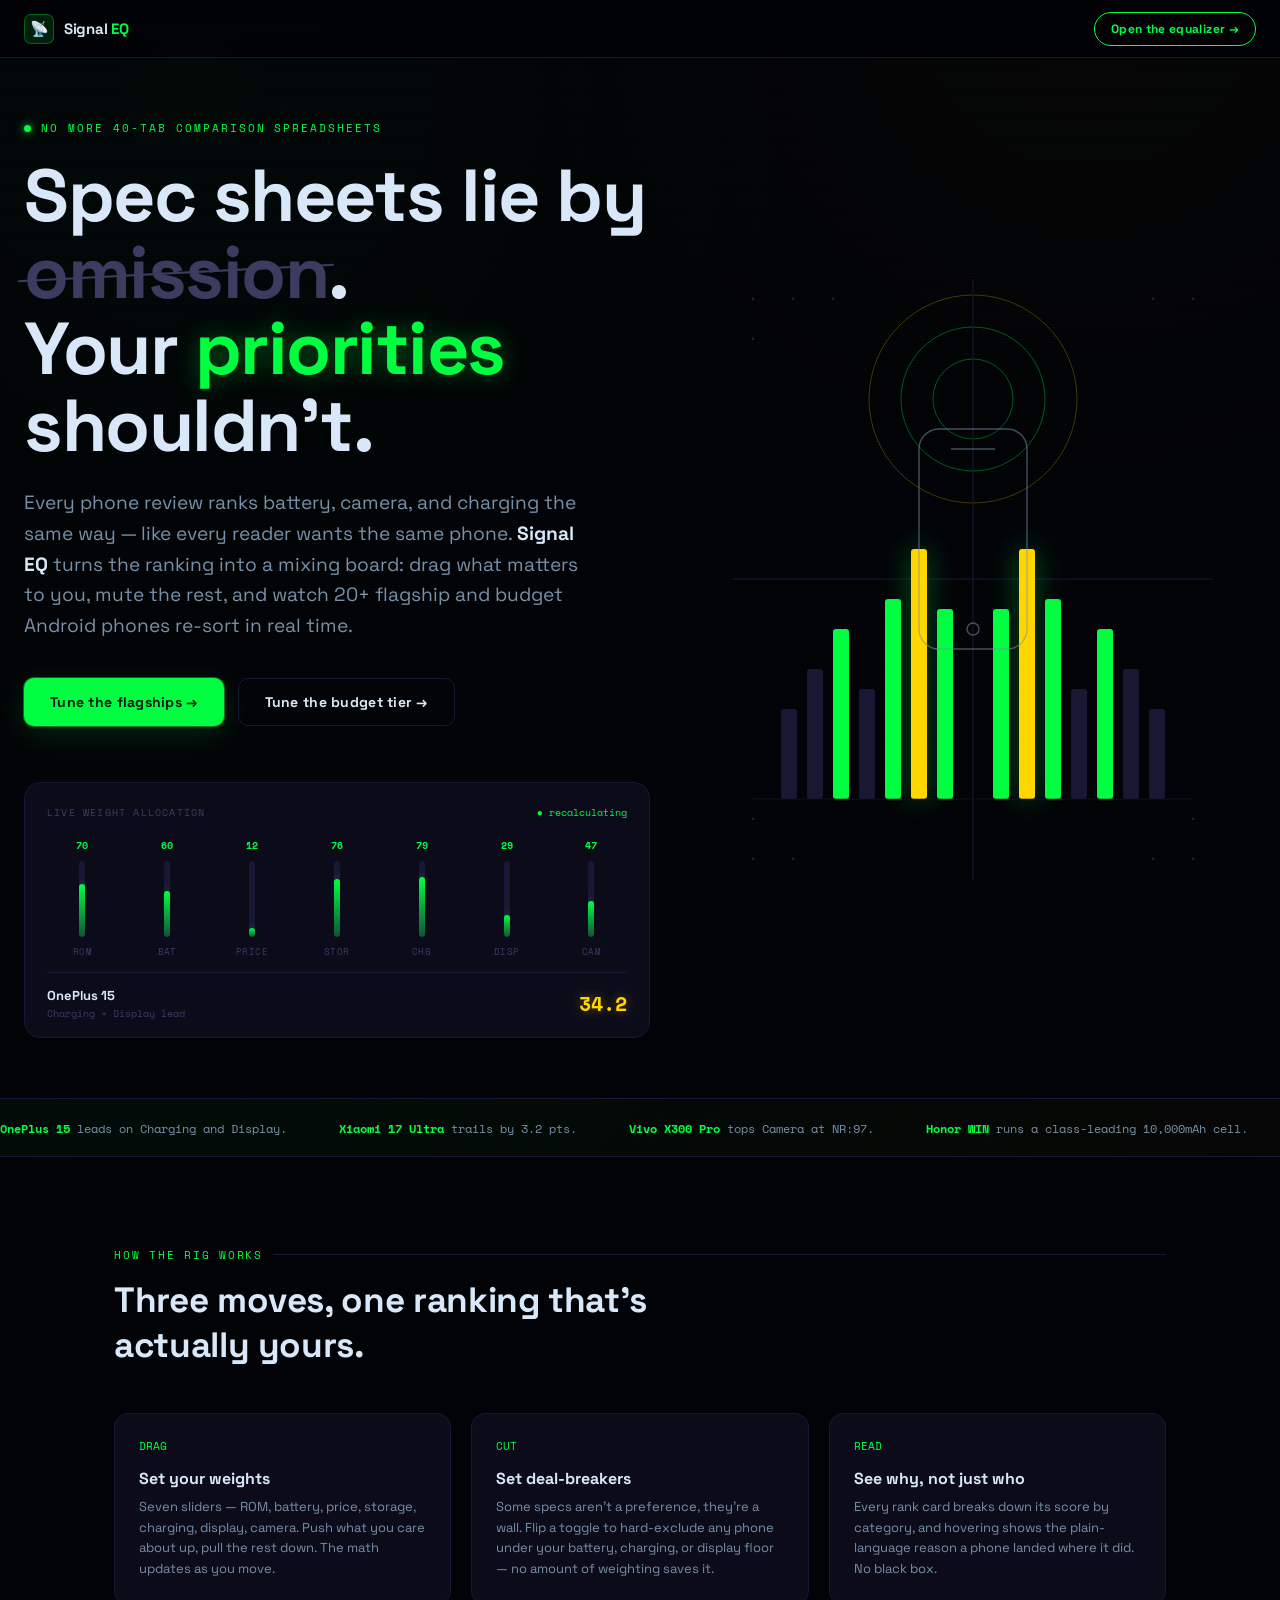
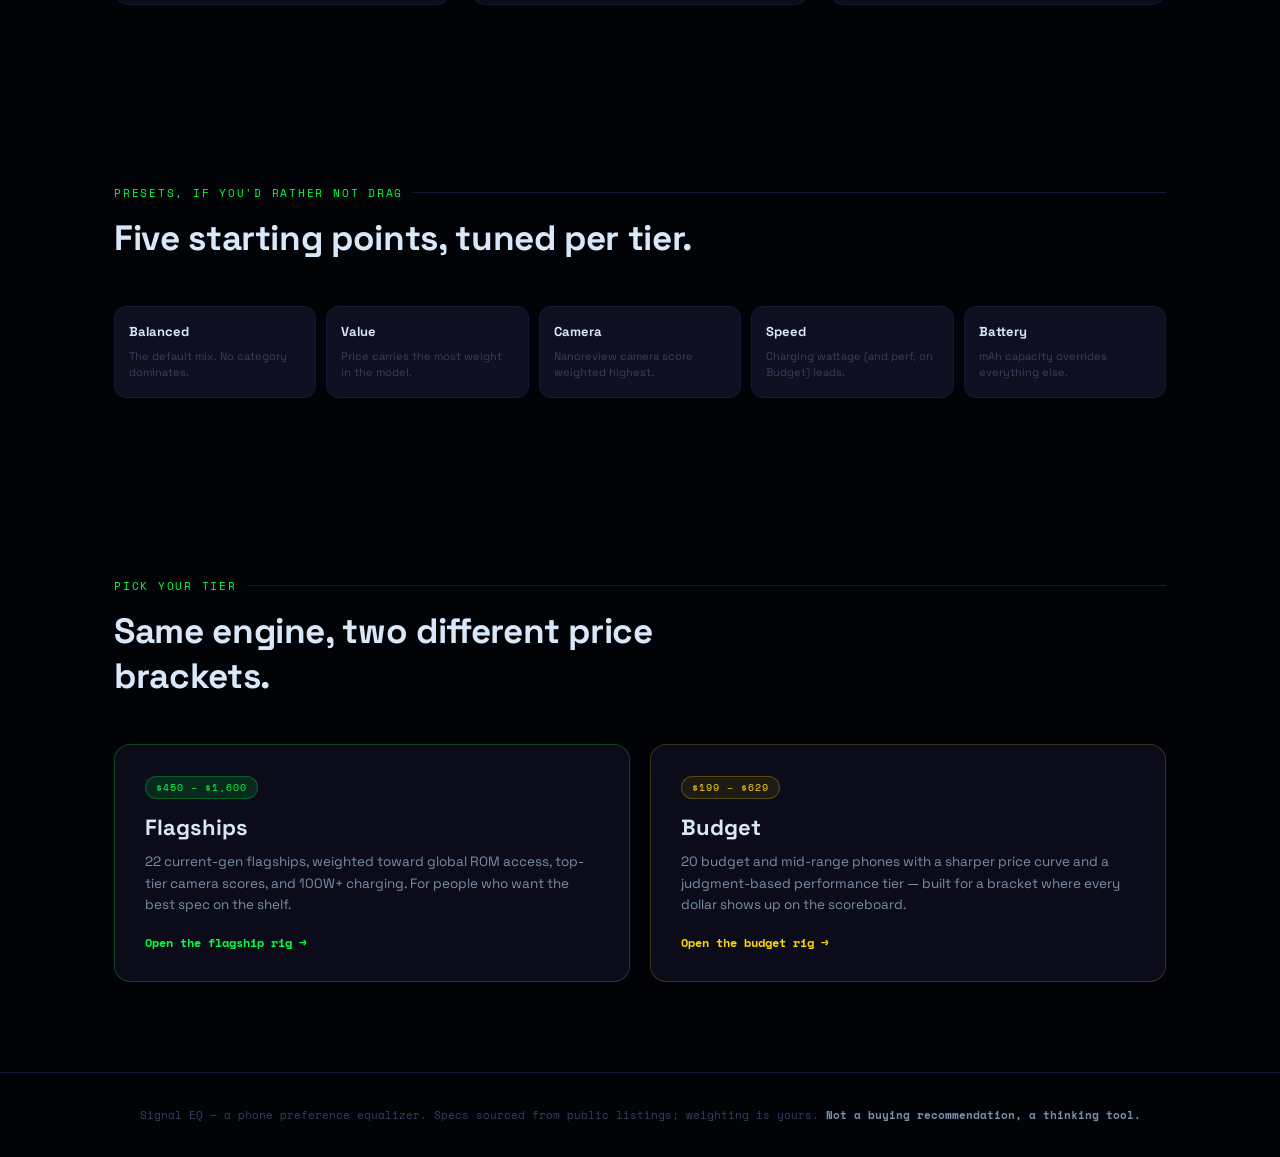
==== commit 3e59b706: "Add pulse animation to header call-to-action button" ====
--- a/index.html
+++ b/index.html
@@ -58,8 +58,13 @@
   font-family:var(--sans);font-size:12px;font-weight:700;letter-spacing:.03em;
   padding:8px 16px;border-radius:20px;border:1px solid var(--green);color:var(--green);
   text-decoration:none;transition:all .15s;
-}
-.hdr-cta:hover{background:var(--gd);box-shadow:0 0 14px rgba(0,255,65,.2);}
+  animation: ctaPulse 2.6s ease-in-out infinite;
+}
+.hdr-cta:hover{background:var(--gd);box-shadow:0 0 14px rgba(0,255,65,.2);animation-play-state:paused;}
+@keyframes ctaPulse{
+  0%,100%{ box-shadow:0 0 0 0 rgba(0,255,65,.35); }
+  50%{ box-shadow:0 0 14px 2px rgba(0,255,65,.45); }
+}
 
 main{position:relative;z-index:1;}
 
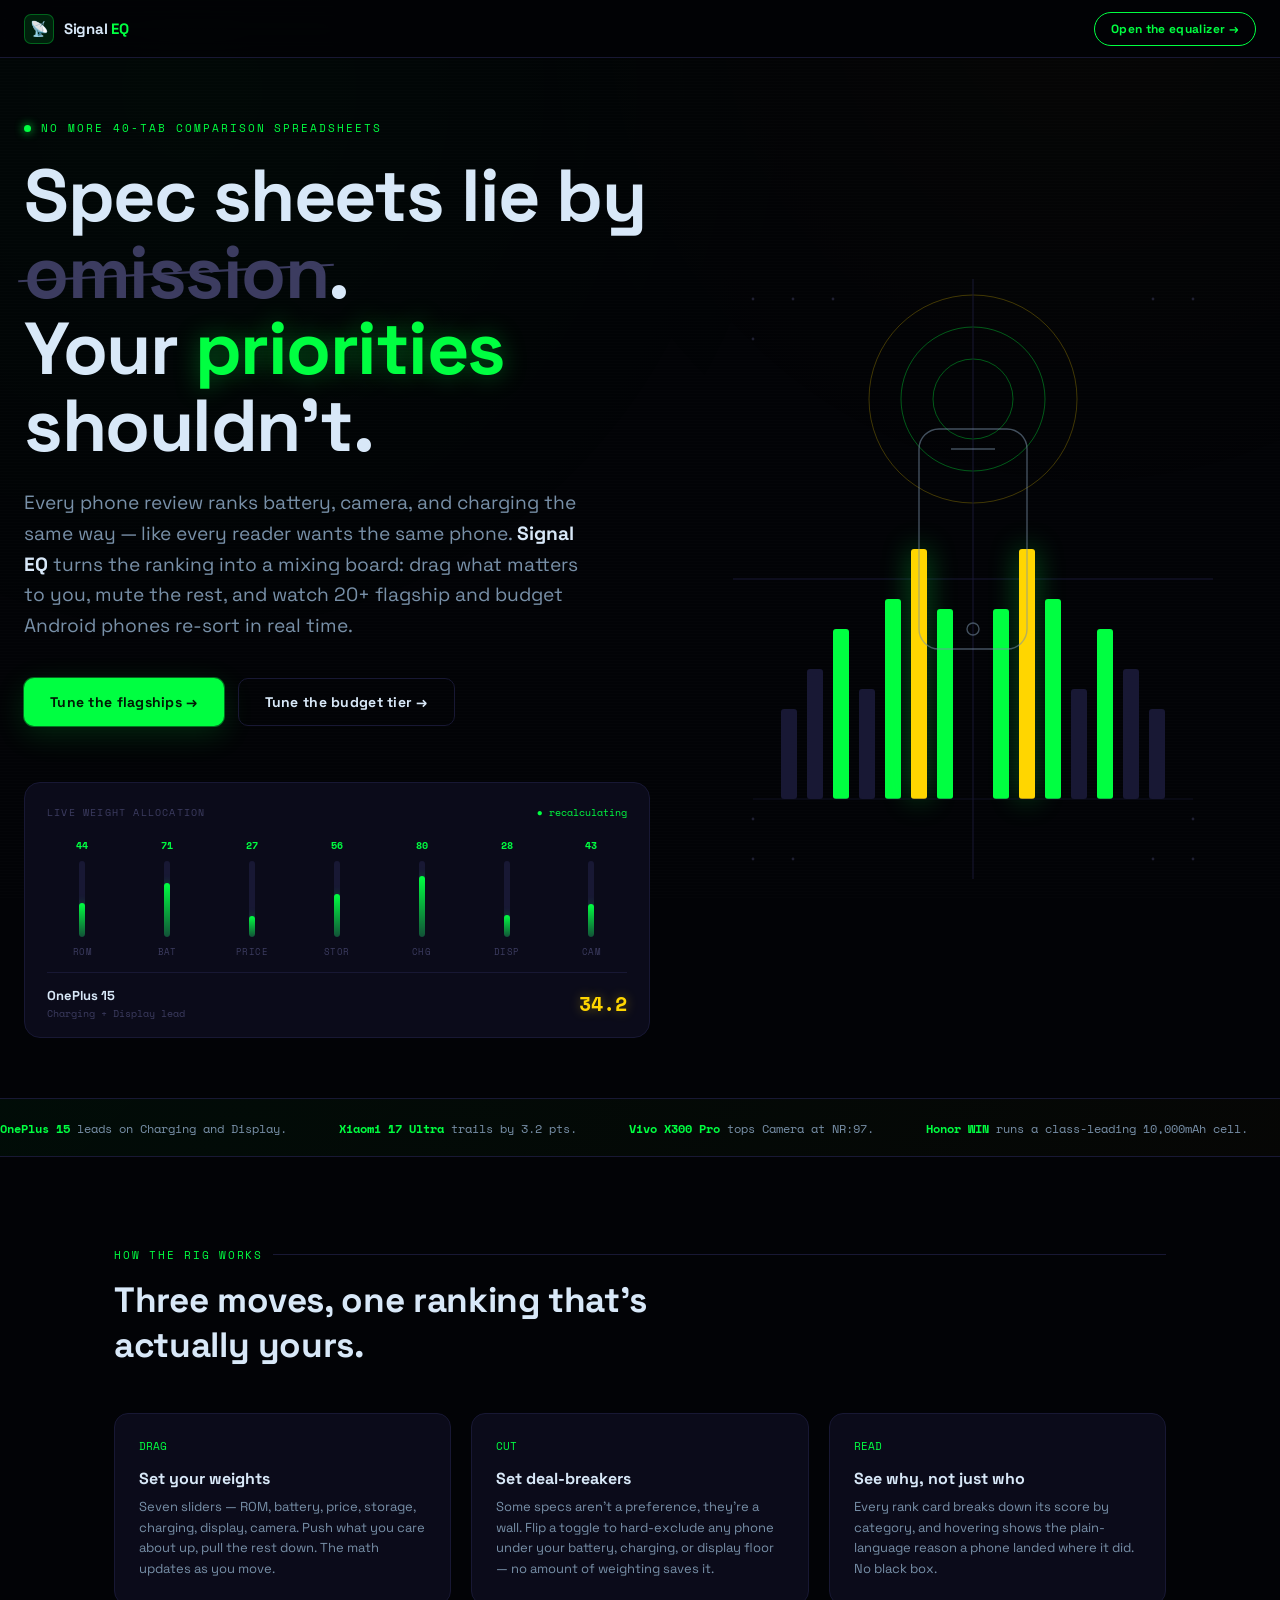
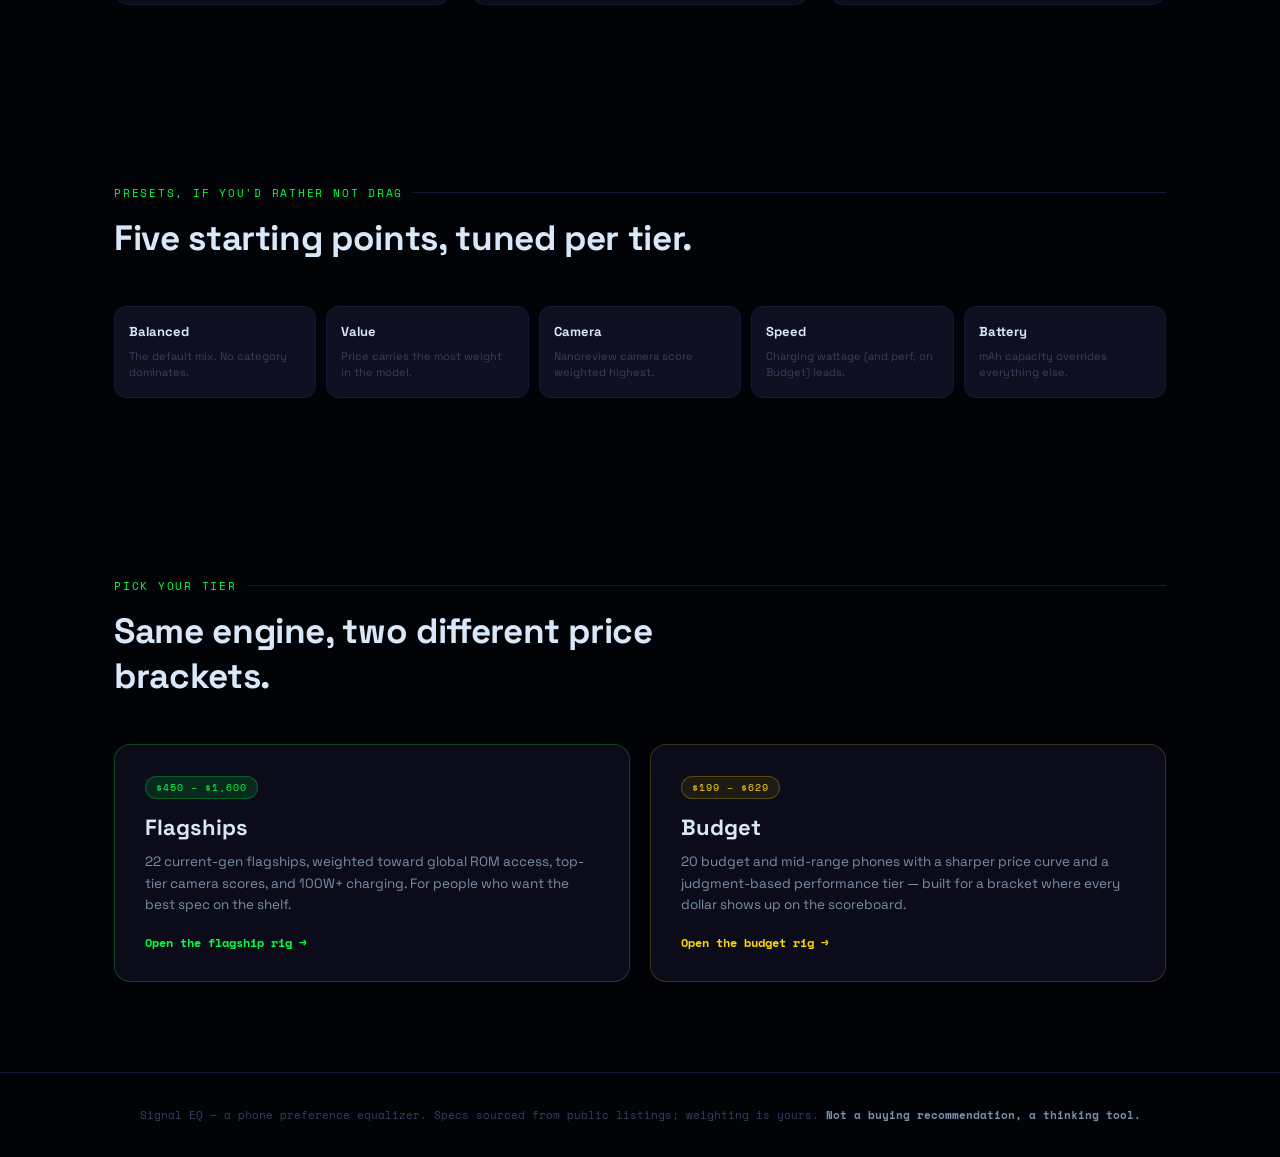
==== commit f4171858: "Refactor button animations in index.html Removed animation from .hdr-cta and added it to .btn-primar" ====
--- a/index.html
+++ b/index.html
@@ -4,6 +4,20 @@
 <meta charset="UTF-8">
 <meta name="viewport" content="width=device-width, initial-scale=1.0">
 <title>Signal EQ — Stop reading spec sheets. Start dialing them in.</title>
+
+<!-- Social preview — update og:url and og:image once deployed -->
+<meta property="og:type" content="website">
+<meta property="og:title" content="Signal EQ — Stop reading spec sheets. Start dialing them in.">
+<meta property="og:description" content="Drag what matters to you, mute the rest, and watch 20+ Android phones re-sort in real time. No more 40-tab spec comparisons.">
+<meta property="og:url" content="https://dbest180.github.io/phone-picker/">
+<meta property="og:image" content="https://dbest180.github.io/phone-picker/og-preview.png">
+<meta property="og:image:width" content="1200">
+<meta property="og:image:height" content="630">
+<meta name="twitter:card" content="summary_large_image">
+<meta name="twitter:title" content="Signal EQ — Stop reading spec sheets. Start dialing them in.">
+<meta name="twitter:description" content="Drag what matters to you, mute the rest, and watch 20+ Android phones re-sort in real time.">
+<meta name="twitter:image" content="https://dbest180.github.io/phone-picker/og-preview.png">
+
 <link rel="preconnect" href="https://fonts.googleapis.com">
 <link rel="preconnect" href="https://fonts.gstatic.com" crossorigin>
 <link href="https://fonts.googleapis.com/css2?family=Space+Grotesk:wght@400;500;600;700;800&family=Space+Mono:wght@400;700&display=swap" rel="stylesheet">
@@ -58,13 +72,8 @@
   font-family:var(--sans);font-size:12px;font-weight:700;letter-spacing:.03em;
   padding:8px 16px;border-radius:20px;border:1px solid var(--green);color:var(--green);
   text-decoration:none;transition:all .15s;
-  animation: ctaPulse 2.6s ease-in-out infinite;
-}
-.hdr-cta:hover{background:var(--gd);box-shadow:0 0 14px rgba(0,255,65,.2);animation-play-state:paused;}
-@keyframes ctaPulse{
-  0%,100%{ box-shadow:0 0 0 0 rgba(0,255,65,.35); }
-  50%{ box-shadow:0 0 14px 2px rgba(0,255,65,.45); }
-}
+}
+.hdr-cta:hover{background:var(--gd);box-shadow:0 0 14px rgba(0,255,65,.2);}
 
 main{position:relative;z-index:1;}
 
@@ -142,7 +151,12 @@
   padding:14px 26px; border-radius:10px; text-decoration:none; display:inline-flex; align-items:center; gap:9px;
   transition: transform .15s, box-shadow .15s;
 }
-.btn-primary{background:var(--green); color:#001a06; box-shadow:0 0 0 1px rgba(0,255,65,.4), 0 8px 30px rgba(0,255,65,.15);}
+.btn-primary{background:var(--green); color:#001a06; box-shadow:0 0 0 1px rgba(0,255,65,.4), 0 8px 30px rgba(0,255,65,.15); animation: ctaPulse 2.6s ease-in-out infinite;}
+.btn-primary:hover{ animation-play-state: paused; }
+@keyframes ctaPulse{
+  0%,100%{ box-shadow:0 0 0 1px rgba(0,255,65,.4), 0 8px 30px rgba(0,255,65,.15); }
+  50%{ box-shadow:0 0 0 1px rgba(0,255,65,.6), 0 8px 40px rgba(0,255,65,.35); }
+}
 .btn-primary:hover{transform:translateY(-2px); box-shadow:0 0 0 1px var(--green), 0 12px 36px rgba(0,255,65,.3);}
 .btn-ghost{background:transparent;border:1px solid var(--edge); color:var(--text);}
 .btn-ghost:hover{border-color:var(--silver); transform:translateY(-2px);}
